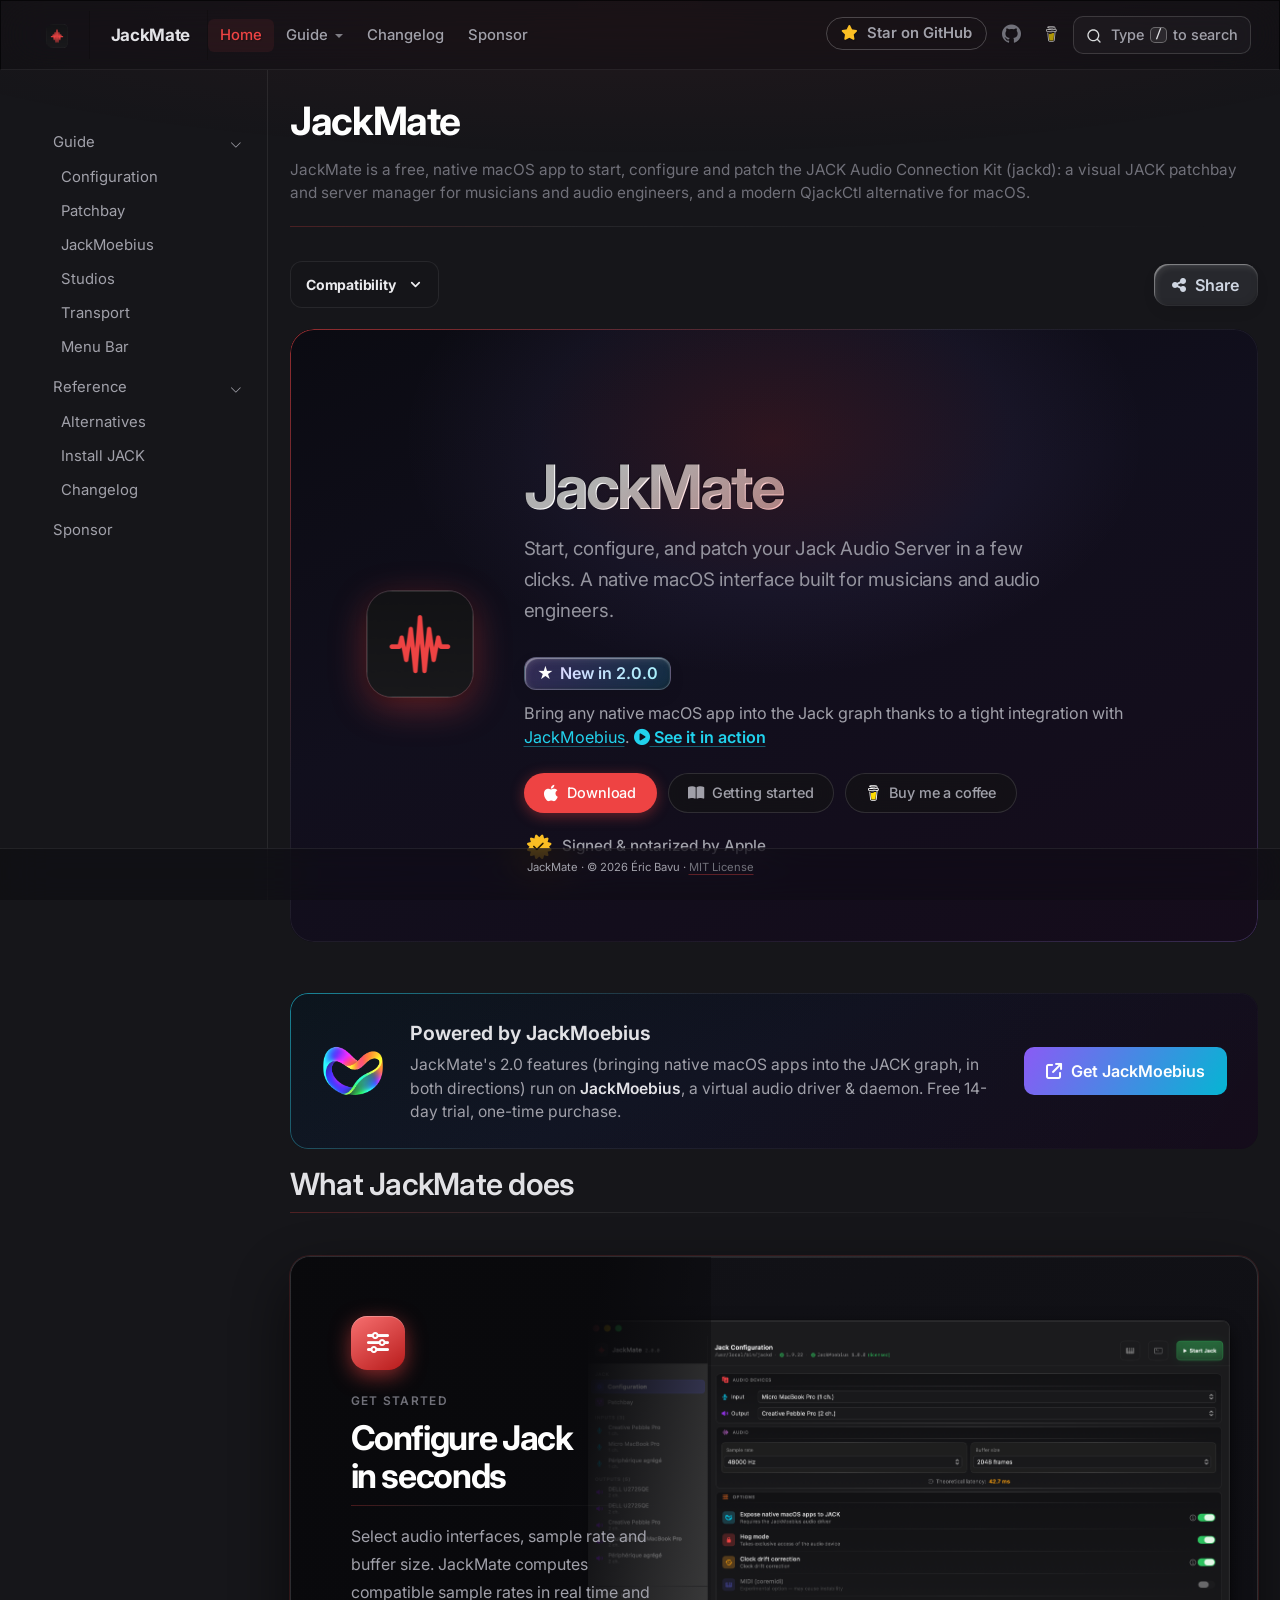
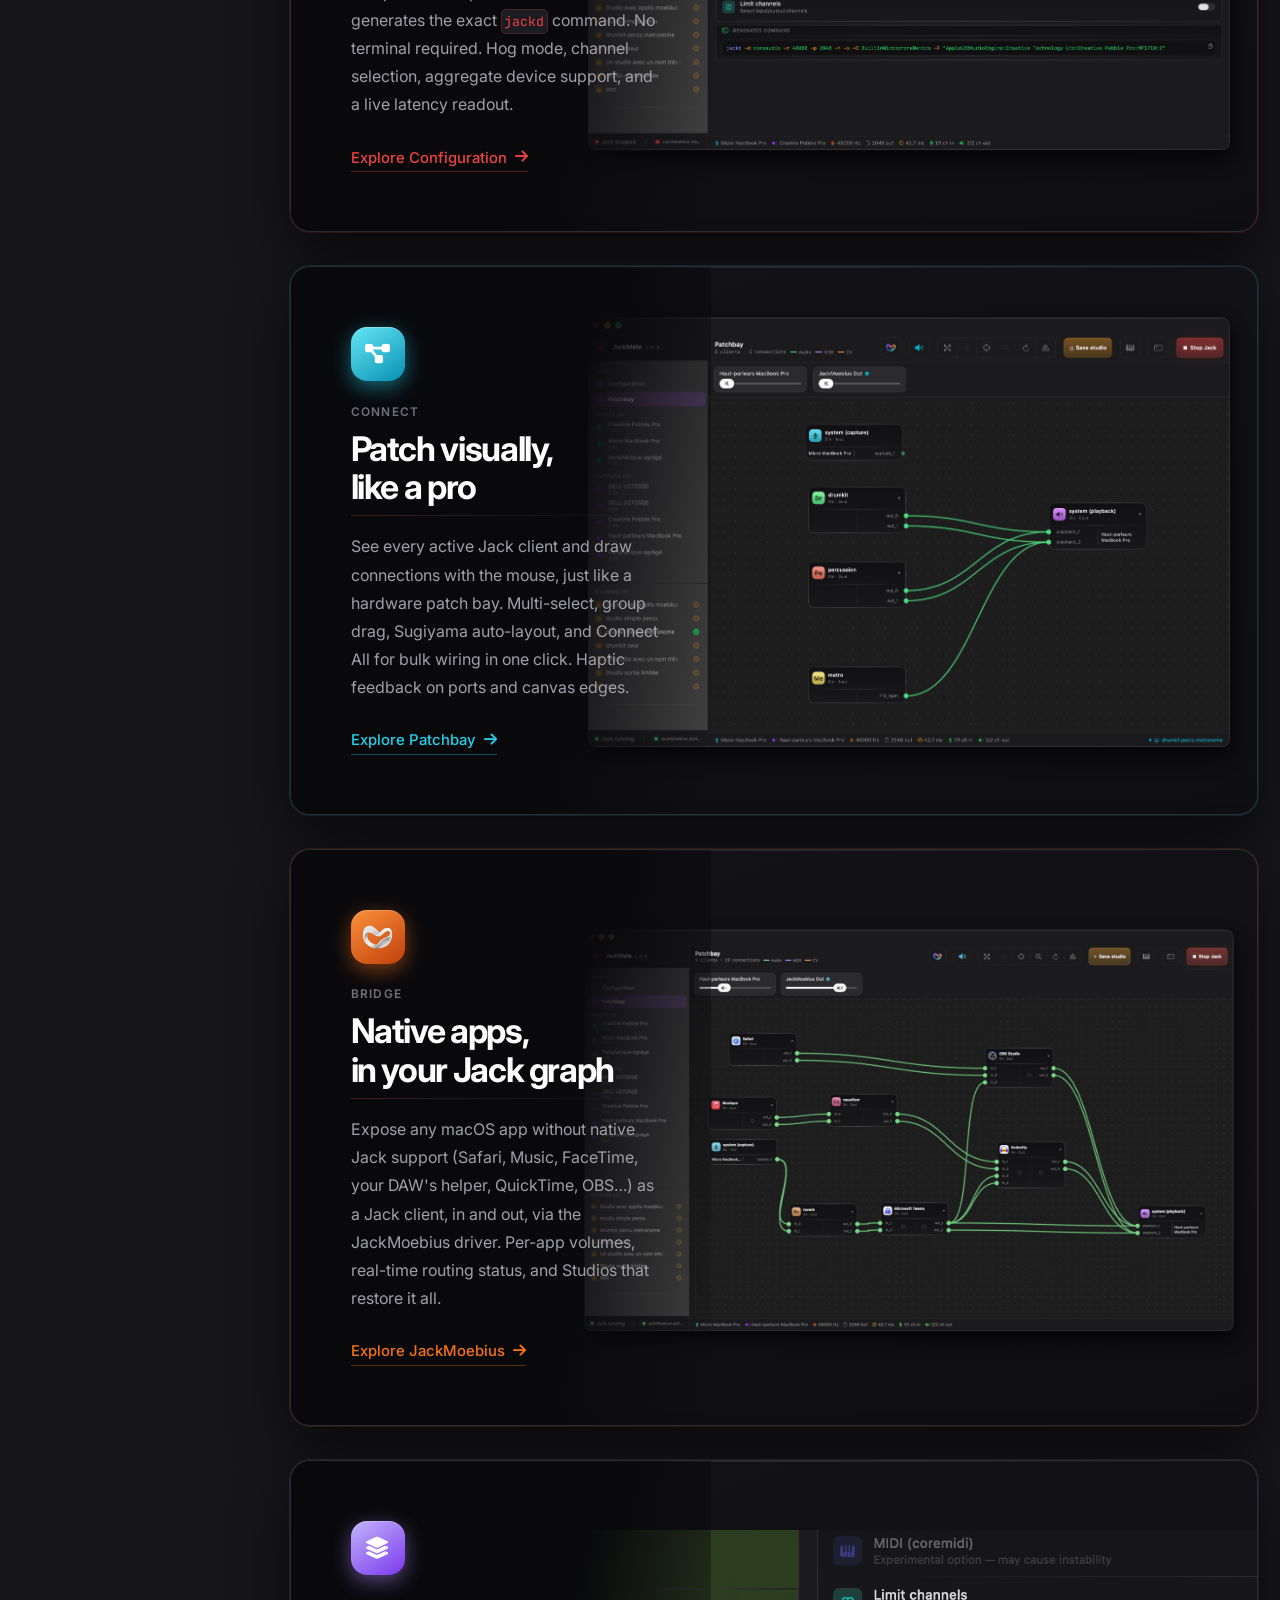
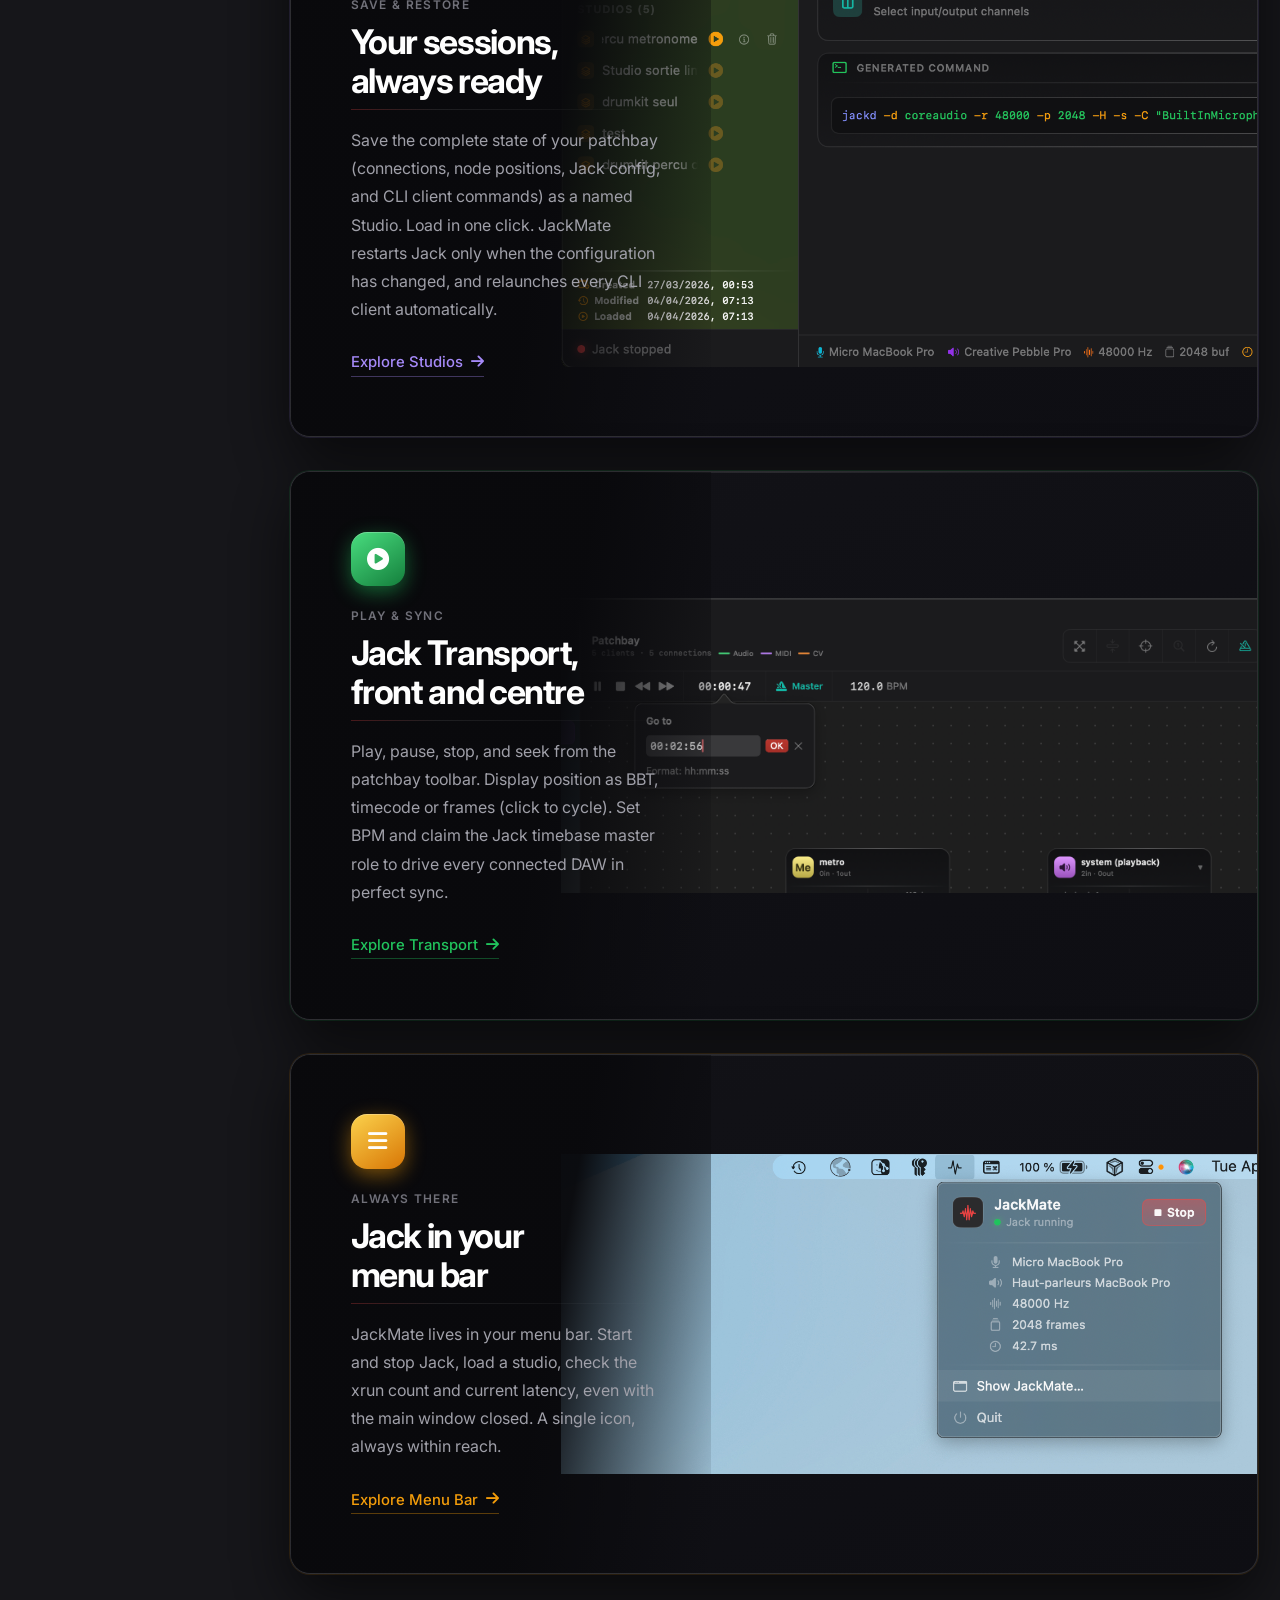
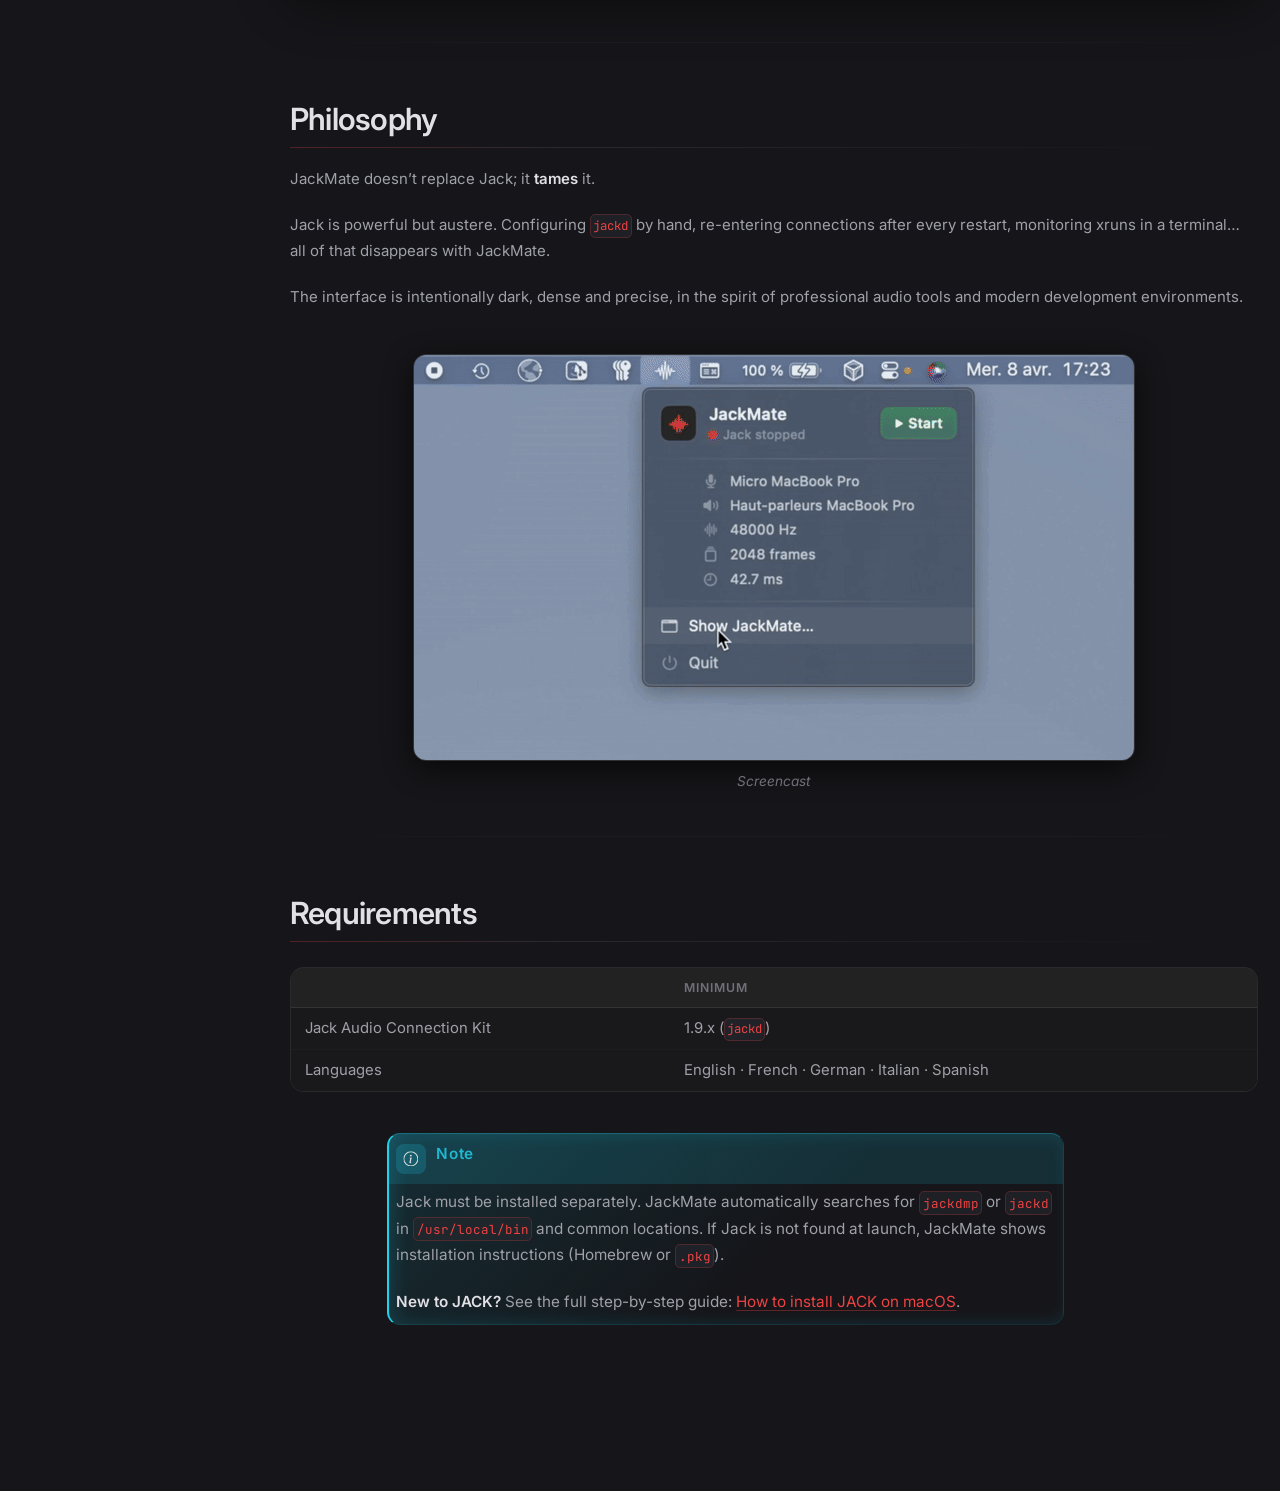
==== index.html @ a647f0b0 "[JackMate] docs: publish site 2.0.1 (download button → v2.0.1)" ====
<!DOCTYPE html>
<html xmlns="http://www.w3.org/1999/xhtml" lang="en" xml:lang="en"><head>

<meta charset="utf-8">
<meta name="generator" content="quarto-1.10.18">

<meta name="viewport" content="width=device-width, initial-scale=1.0, user-scalable=yes">

<meta name="description" content="JackMate is a free, native macOS app to start, configure and patch the JACK Audio Connection Kit (jackd): a visual JACK patchbay and server manager for musicians and audio engineers, and a modern QjackCtl alternative for macOS.">

<title>JackMate</title>
<style>
/* Default styles provided by pandoc.
** See https://pandoc.org/MANUAL.html#variables-for-html for config info.
*/
span.smallcaps{font-variant: small-caps;}
div.columns{display: flex; gap: 1.5em;}
div.column{flex: auto;}
@media screen {
div.columns{gap: min(4vw, 1.5em);}
div.column{overflow-x: auto;}
}
div.hanging-indent{margin-left: 1.5em; text-indent: -1.5em;}
ul.task-list{list-style: none;}
ul.task-list li input[type="checkbox"] {
  width: 0.8em;
  margin: 0 0.8em 0.2em -1em; /* quarto-specific, see https://github.com/quarto-dev/quarto-cli/issues/4556 */ 
  vertical-align: middle;
}
</style>


<script src="site_libs/quarto-nav/quarto-nav.js"></script>
<script src="site_libs/clipboard/clipboard.min.js"></script>
<script src="site_libs/quarto-search/autocomplete.umd.js"></script>
<script src="site_libs/quarto-search/fuse.min.js"></script>
<script src="site_libs/quarto-search/quarto-search.js"></script>
<meta name="quarto:offset" content="./">
<link href="./assets/icon.png" rel="icon" type="image/png">
<script src="site_libs/quarto-html/quarto.js" type="module"></script>
<script src="site_libs/quarto-html/tabsets/tabsets.js" type="module"></script>
<script src="site_libs/quarto-html/popper.min.js"></script>
<script src="site_libs/quarto-html/tippy.umd.min.js"></script>
<script src="site_libs/quarto-html/anchor.min.js"></script>
<link href="site_libs/quarto-html/tippy.css" rel="stylesheet">
<link href="site_libs/quarto-html/quarto-syntax-highlighting-dark-b85bc7c33db8c58e0ec93c3465666fed.css" rel="stylesheet" id="quarto-text-highlighting-styles">
<script src="site_libs/bootstrap/bootstrap.min.js"></script>
<link href="site_libs/bootstrap/bootstrap-icons.css" rel="stylesheet">
<link href="site_libs/bootstrap/bootstrap-d56e77fc2d6698478ca21fdffbdde3e4.min.css" rel="stylesheet" append-hash="true" id="quarto-bootstrap" data-mode="dark">
<link href="site_libs/quarto-contrib/fontawesome6-6.7.2/all.min.css" rel="stylesheet">
<link href="site_libs/quarto-contrib/fontawesome6-6.7.2/latex-fontsize.css" rel="stylesheet">
<script src="site_libs/quarto-contrib/glightbox/glightbox.min.js"></script>
<link href="site_libs/quarto-contrib/glightbox/glightbox.min.css" rel="stylesheet">
<link href="site_libs/quarto-contrib/glightbox/lightbox.css" rel="stylesheet">
<script id="quarto-search-options" type="application/json">{
  "location": "navbar",
  "copy-button": false,
  "collapse-after": 3,
  "panel-placement": "end",
  "type": "overlay",
  "limit": 50,
  "keyboard-shortcut": [
    "f",
    "/",
    "s"
  ],
  "show-item-context": false,
  "language": {
    "search-no-results-text": "No results",
    "search-matching-documents-text": "matching documents",
    "search-copy-link-title": "Copy link to search",
    "search-hide-matches-text": "Hide additional matches",
    "search-more-match-text": "more match in this document",
    "search-more-matches-text": "more matches in this document",
    "search-clear-button-title": "Clear",
    "search-text-placeholder": "",
    "search-detached-cancel-button-title": "Cancel",
    "search-submit-button-title": "Submit",
    "search-label": "Search"
  }
}</script>
<style>html{ scroll-behavior: smooth; }</style>
<!-- Font Awesome (global) — needed for raw <i class="fa-…"> icons in the navbar and pages. -->
<link rel="stylesheet" href="https://cdnjs.cloudflare.com/ajax/libs/font-awesome/6.7.2/css/all.min.css" crossorigin="anonymous" referrerpolicy="no-referrer">


<!-- Structured data (schema.org) — tells search engines this is a free macOS app,
     making it eligible for richer results. -->
<script type="application/ld+json">
{
  "@context": "https://schema.org",
  "@type": "SoftwareApplication",
  "name": "JackMate",
  "operatingSystem": "macOS 15.0+",
  "applicationCategory": "MultimediaApplication",
  "description": "Native macOS app to start, configure and patch the JACK Audio Connection Kit (jackd) — a visual JACK patchbay and server manager for musicians and audio engineers.",
  "url": "https://jackmate.app/",
  "downloadUrl": "https://github.com/zinc75/JackMate/releases/latest",
  "license": "https://opensource.org/licenses/MIT",
  "isAccessibleForFree": true,
  "offers": {
    "@type": "Offer",
    "price": "0",
    "priceCurrency": "USD"
  },
  "author": {
    "@type": "Person",
    "name": "Éric Bavu"
  }
}
</script>


<link rel="stylesheet" href="assets/custom.css">
<meta property="og:title" content="JackMate">
<meta property="og:description" content="JackMate is a free, native macOS app to start, configure and patch the JACK Audio Connection Kit (jackd): a visual JACK patchbay and server manager for musicians and audio engineers, and a modern QjackCtl alternative for macOS.">
<meta property="og:image" content="https://jackmate.app/assets/icon.png">
<meta property="og:site_name" content="JackMate">
<link rel="canonical" href="https://jackmate.app/">
<meta property="og:url" content="https://jackmate.app/">
<meta property="og:image:alt" content="JackMate">
<meta property="og:image:height" content="256">
<meta property="og:image:width" content="256">
<meta name="twitter:title" content="JackMate">
<meta name="twitter:description" content="JackMate is a free, native macOS app to start, configure and patch the JACK Audio Connection Kit (jackd): a visual JACK patchbay and server manager for musicians and audio engineers, and a modern QjackCtl alternative for macOS.">
<meta name="twitter:image" content="https://jackmate.app/assets/icon.png">
<meta name="twitter:image:alt" content="JackMate">
<meta name="twitter:image-height" content="256">
<meta name="twitter:image-width" content="256">
<meta name="twitter:card" content="summary_large_image">
</head>

<body class="nav-sidebar floating nav-fixed quarto-light">

<div id="quarto-search-results"></div>
  <header id="quarto-header" class="headroom fixed-top">
    <nav class="navbar navbar-expand-lg " data-bs-theme="dark">
      <div class="navbar-container container-fluid">
      <div class="navbar-brand-container mx-auto">
    <a href="./index.html" class="navbar-brand navbar-brand-logo">
    <img src="./assets/icon.png" alt="JackMate" class="navbar-logo light-content">
    <img src="./assets/icon.png" alt="JackMate" class="navbar-logo dark-content">
    </a>
    <a class="navbar-brand" href="./index.html">
    <span class="navbar-title">JackMate</span>
    </a>
  </div>
            <div id="quarto-search" class="" title="Search"></div>
          <button class="navbar-toggler" type="button" data-bs-toggle="collapse" data-bs-target="#navbarCollapse" aria-controls="navbarCollapse" role="menu" aria-expanded="false" aria-label="Toggle navigation" onclick="if (window.quartoToggleHeadroom) { window.quartoToggleHeadroom(); }">
  <span class="navbar-toggler-icon"></span>
</button>
          <div class="collapse navbar-collapse" id="navbarCollapse">
            <ul class="navbar-nav navbar-nav-scroll me-auto">
  <li class="nav-item">
    <a class="nav-link active" href="./index.html" aria-current="page"> 
<span class="menu-text">Home</span></a>
  </li>  
  <li class="nav-item dropdown ">
    <a class="nav-link dropdown-toggle" href="#" id="nav-menu-guide" role="link" data-bs-toggle="dropdown" aria-expanded="false">
 <span class="menu-text">Guide</span>
    </a>
    <ul class="dropdown-menu" aria-labelledby="nav-menu-guide">    
        <li>
    <a class="dropdown-item" href="./guide/configuration.html">
 <span class="dropdown-text">Configuration</span></a>
  </li>  
        <li>
    <a class="dropdown-item" href="./guide/patchbay.html">
 <span class="dropdown-text">Patchbay</span></a>
  </li>  
        <li>
    <a class="dropdown-item" href="./guide/jackmoebius.html">
 <span class="dropdown-text">JackMoebius</span></a>
  </li>  
        <li>
    <a class="dropdown-item" href="./guide/studios.html">
 <span class="dropdown-text">Studios</span></a>
  </li>  
        <li>
    <a class="dropdown-item" href="./guide/transport.html">
 <span class="dropdown-text">Transport</span></a>
  </li>  
        <li>
    <a class="dropdown-item" href="./guide/menubar.html">
 <span class="dropdown-text">Menu Bar</span></a>
  </li>  
        <li><hr class="dropdown-divider"></li>
        <li>
    <a class="dropdown-item" href="./guide/alternatives.html">
 <span class="dropdown-text">Alternatives</span></a>
  </li>  
    </ul>
  </li>
  <li class="nav-item">
    <a class="nav-link" href="./changelog.html"> 
<span class="menu-text">Changelog</span></a>
  </li>  
  <li class="nav-item">
    <a class="nav-link" href="./sponsor.html"> 
<span class="menu-text">Sponsor</span></a>
  </li>  
</ul>
            <ul class="navbar-nav navbar-nav-scroll ms-auto">
  <li class="nav-item">
    <a class="nav-link" href="https://github.com/zinc75/JackMate"> 
<span class="menu-text"><span class="nav-star"><i class="fa-solid fa-star nav-star-ic" aria-hidden="true"></i> Star on GitHub</span></span></a>
  </li>  
  <li class="nav-item compact">
    <a class="nav-link" href="https://github.com/zinc75/JackMate"> <i class="bi bi-github" role="img">
</i> 
<span class="menu-text"></span></a>
  </li>  
  <li class="nav-item">
    <a class="nav-link" href="https://www.buymeacoffee.com/zinc75"> 
<span class="menu-text"><span class="navbar-bmc-icon" aria-label="Buy me a coffee"></span></span></a>
  </li>  
</ul>
          </div> <!-- /navcollapse -->
            <div class="quarto-navbar-tools">
</div>
      </div> <!-- /container-fluid -->
    </nav>
  <nav class="quarto-secondary-nav">
    <div class="container-fluid d-flex">
      <button type="button" class="quarto-btn-toggle btn" data-bs-toggle="collapse" role="button" data-bs-target=".quarto-sidebar-collapse-item" aria-controls="quarto-sidebar" aria-expanded="false" aria-label="Toggle sidebar navigation" onclick="if (window.quartoToggleHeadroom) { window.quartoToggleHeadroom(); }">
        <i class="bi bi-layout-text-sidebar-reverse"></i>
      </button>
        <nav class="quarto-page-breadcrumbs" aria-label="breadcrumb"><ol class="breadcrumb"><li class="breadcrumb-item">JackMate</li></ol></nav>
        <a class="flex-grow-1" role="navigation" data-bs-toggle="collapse" data-bs-target=".quarto-sidebar-collapse-item" aria-controls="quarto-sidebar" aria-expanded="false" aria-label="Toggle sidebar navigation" onclick="if (window.quartoToggleHeadroom) { window.quartoToggleHeadroom(); }">      
        </a>
      <button type="button" class="btn quarto-search-button" aria-label="Search" onclick="window.quartoOpenSearch();">
        <i class="bi bi-search"></i>
      </button>
    </div>
  </nav>
</header>
<!-- content -->
<div id="quarto-content" class="quarto-container page-columns page-rows-contents page-layout-full page-navbar">
<!-- sidebar -->
  <nav id="quarto-sidebar" class="sidebar collapse collapse-horizontal quarto-sidebar-collapse-item sidebar-navigation floating overflow-auto">
        <div class="mt-2 flex-shrink-0 align-items-center">
        <div class="sidebar-search">
        <div id="quarto-search" class="" title="Search"></div>
        </div>
        </div>
    <div class="sidebar-menu-container"> 
    <ul class="list-unstyled mt-1">
        <li class="sidebar-item sidebar-item-section">
      <div class="sidebar-item-container"> 
            <a class="sidebar-item-text sidebar-link text-start" data-bs-toggle="collapse" data-bs-target="#quarto-sidebar-section-1" role="navigation" aria-expanded="true">
 <span class="menu-text">Guide</span></a>
          <a class="sidebar-item-toggle text-start" data-bs-toggle="collapse" data-bs-target="#quarto-sidebar-section-1" role="navigation" aria-expanded="true" aria-label="Toggle section">
            <i class="bi bi-chevron-right ms-2"></i>
          </a> 
      </div>
      <ul id="quarto-sidebar-section-1" class="collapse list-unstyled sidebar-section depth1 show">  
          <li class="sidebar-item">
  <div class="sidebar-item-container"> 
  <a href="./guide/configuration.html" class="sidebar-item-text sidebar-link">
 <span class="menu-text">Configuration</span></a>
  </div>
</li>
          <li class="sidebar-item">
  <div class="sidebar-item-container"> 
  <a href="./guide/patchbay.html" class="sidebar-item-text sidebar-link">
 <span class="menu-text">Patchbay</span></a>
  </div>
</li>
          <li class="sidebar-item">
  <div class="sidebar-item-container"> 
  <a href="./guide/jackmoebius.html" class="sidebar-item-text sidebar-link">
 <span class="menu-text">JackMoebius</span></a>
  </div>
</li>
          <li class="sidebar-item">
  <div class="sidebar-item-container"> 
  <a href="./guide/studios.html" class="sidebar-item-text sidebar-link">
 <span class="menu-text">Studios</span></a>
  </div>
</li>
          <li class="sidebar-item">
  <div class="sidebar-item-container"> 
  <a href="./guide/transport.html" class="sidebar-item-text sidebar-link">
 <span class="menu-text">Transport</span></a>
  </div>
</li>
          <li class="sidebar-item">
  <div class="sidebar-item-container"> 
  <a href="./guide/menubar.html" class="sidebar-item-text sidebar-link">
 <span class="menu-text">Menu Bar</span></a>
  </div>
</li>
      </ul>
  </li>
        <li class="sidebar-item sidebar-item-section">
      <div class="sidebar-item-container"> 
            <a class="sidebar-item-text sidebar-link text-start" data-bs-toggle="collapse" data-bs-target="#quarto-sidebar-section-2" role="navigation" aria-expanded="true">
 <span class="menu-text">Reference</span></a>
          <a class="sidebar-item-toggle text-start" data-bs-toggle="collapse" data-bs-target="#quarto-sidebar-section-2" role="navigation" aria-expanded="true" aria-label="Toggle section">
            <i class="bi bi-chevron-right ms-2"></i>
          </a> 
      </div>
      <ul id="quarto-sidebar-section-2" class="collapse list-unstyled sidebar-section depth1 show">  
          <li class="sidebar-item">
  <div class="sidebar-item-container"> 
  <a href="./guide/alternatives.html" class="sidebar-item-text sidebar-link">
 <span class="menu-text">Alternatives</span></a>
  </div>
</li>
          <li class="sidebar-item">
  <div class="sidebar-item-container"> 
  <a href="./install-jack-macos.html" class="sidebar-item-text sidebar-link">
 <span class="menu-text">Install JACK</span></a>
  </div>
</li>
          <li class="sidebar-item">
  <div class="sidebar-item-container"> 
  <a href="./changelog.html" class="sidebar-item-text sidebar-link">
 <span class="menu-text">Changelog</span></a>
  </div>
</li>
      </ul>
  </li>
        <li class="sidebar-item">
  <div class="sidebar-item-container"> 
  <a href="./sponsor.html" class="sidebar-item-text sidebar-link">
 <span class="menu-text">Sponsor</span></a>
  </div>
</li>
    </ul>
    </div>
</nav>
<div id="quarto-sidebar-glass" class="quarto-sidebar-collapse-item" data-bs-toggle="collapse" data-bs-target=".quarto-sidebar-collapse-item"></div>
<!-- margin-sidebar -->
    
<!-- main -->
<main class="content column-page-right" id="quarto-document-content">

<header id="title-block-header" class="quarto-title-block default">
<div class="quarto-title">
<h1 class="title">JackMate</h1>
</div>

<div>
  <div class="description">
    JackMate is a free, native macOS app to start, configure and patch the JACK Audio Connection Kit (jackd): a visual JACK patchbay and server manager for musicians and audio engineers, and a modern QjackCtl alternative for macOS.
  </div>
</div>


<div class="quarto-title-meta column-page-right">

    
  
    
  </div>
  


</header>


<!-- Compatibility — half-width compact bar; "Details" opens a full-width glass
     overlay (z-index, no layout shift), à la share widget. -->
<style>
/* top row: compat bar (half width, left) + Share widget (injected, right) */
.compat-row{display:flex; align-items:center; gap:14px; position:relative; margin:0 0 1.2rem; z-index:30}
.compat-row .jm-share-wrap{margin:0 0 0 auto; padding:0; width:auto}
.compat{border:0; margin:0; flex:0 0 auto; max-width:50%; min-width:0}
.compat[open] .chev{transform:rotate(180deg)}
.compat .compat-bar{list-style:none; cursor:pointer; user-select:none; position:relative; z-index:3; display:flex; align-items:center; gap:13px; flex-wrap:wrap; padding:12px 15px; border-radius:12px; background:var(--jm-bg-card); border:1px solid var(--jm-border); transition:border-color .18s ease}
.compat .compat-bar::-webkit-details-marker{display:none}
.compat .compat-bar:hover{border-color:var(--jm-border-med)}
.compat .cap-txt{font-size:14px; font-weight:700; letter-spacing:-.2px; color:#ededf0}
.compat .cap-short{display:inline; font-size:14px; font-weight:700; letter-spacing:-.2px; color:#ededf0}
.compat .cap-dot{color:var(--jm-muted); margin:0 1px}
.compat .cap-arch{display:flex; align-items:center; gap:7px; font-size:13px; font-weight:500; color:var(--jm-text-dim)}
.compat .cap-arch svg{width:18px; height:18px; flex:none; color:var(--jm-muted)}
.compat .cap-arch.silicon svg{color:var(--jm-violet)}
.compat .cap-arch.intel svg{color:var(--jm-cyan)}
.compat .cap-more{margin-left:auto; display:flex; align-items:center; gap:6px; color:#ededf0; font-size:12.5px; white-space:nowrap}
.compat .chev{width:15px; height:15px; transition:transform .25s ease}
/* expanded = full-width overlay of translucent glass cards (floats, no layout shift) */
.compat .compat-grid{position:absolute; top:calc(100% + 8px); left:0; right:0; z-index:2; display:none; grid-template-columns:repeat(3,1fr); gap:12px}
.compat[open] .compat-grid{display:grid}
.compat-row:has(.compat[open]){z-index:2000}
.compat::after{content:""; position:fixed; inset:0; z-index:1; background:rgba(0,0,0,.45); -webkit-backdrop-filter:blur(4px); backdrop-filter:blur(4px); opacity:0; visibility:hidden; pointer-events:none; transition:opacity .2s ease}
.compat[open]::after{opacity:1; visibility:visible; pointer-events:auto}
.compat .os-card{position:relative; border-radius:16px; padding:17px 15px 15px; background:rgba(20,20,24,0.55); -webkit-backdrop-filter:blur(16px); backdrop-filter:blur(16px); border:1px solid rgba(255,255,255,.08); box-shadow:0 14px 34px rgba(0,0,0,.42); transition:transform .2s ease, border-color .2s ease, box-shadow .2s ease; overflow:hidden}
.compat .os-card:hover{transform:translateY(-3px); border-color:rgba(255,255,255,.14); box-shadow:0 18px 42px rgba(0,0,0,.5)}
.compat .os-card.min{border-color:rgba(167,139,250,.3)}
.compat .os-top{display:flex; align-items:baseline; justify-content:space-between; gap:8px}
.compat .os-ver{font-size:12px; font-weight:600; color:var(--jm-muted); letter-spacing:.3px}
.compat .pill-min{font-size:9px; font-weight:700; letter-spacing:.5px; text-transform:uppercase; color:var(--jm-violet); background:rgba(167,139,250,.14); border:1px solid rgba(167,139,250,.32); padding:2px 7px; border-radius:999px}
.compat .os-name{margin:3px 0 13px; font-size:20px; font-weight:650; letter-spacing:-.3px}
.compat .arch-row{display:flex; flex-direction:column; gap:7px}
.compat .arch{display:flex; align-items:center; gap:10px; padding:8px 11px; border-radius:10px; background:rgba(255,255,255,.05); border:1px solid rgba(255,255,255,.1); transition:border-color .2s ease, background .2s ease}
.compat .arch:hover{border-color:rgba(255,255,255,.2); background:rgba(255,255,255,.08)}
.compat .arch .chip{width:26px; height:26px; flex:none}
.compat .arch .lbl{display:flex; flex-direction:column; line-height:1.15; min-width:0}
.compat .arch .lbl b{font-size:12.5px; font-weight:600}
.compat .arch .lbl span{font-size:10px; color:var(--jm-muted)}
.compat .arch.silicon .chip{color:var(--jm-violet)}
.compat .arch.intel .chip{color:var(--jm-cyan)}
@media (max-width:620px){
  .compat{flex:0 0 50%; max-width:50%}
  /* compact expanded detail on phones: 1 col, chips side by side, no sub-labels */
  .compat .compat-grid{grid-template-columns:1fr; gap:8px}
  .compat .os-card{padding:12px 13px}
  .compat .os-name{font-size:17px; margin:2px 0 10px}
  .compat .arch-row{flex-direction:row; gap:8px}
  .compat .arch{flex:1; min-width:0; padding:7px 9px; gap:7px}
  .compat .arch .chip{width:22px; height:22px}
  .compat .arch .lbl span{display:none}
}
</style>

<svg width="0" height="0" style="position:absolute" aria-hidden="true">
  <symbol id="chip" viewbox="0 0 48 48">
    <g stroke="currentColor" stroke-width="2" stroke-linecap="round" opacity=".55">
      <line x1="17" y1="5" x2="17" y2="11"></line><line x1="24" y1="5" x2="24" y2="11"></line><line x1="31" y1="5" x2="31" y2="11"></line>
      <line x1="17" y1="43" x2="17" y2="37"></line><line x1="24" y1="43" x2="24" y2="37"></line><line x1="31" y1="43" x2="31" y2="37"></line>
      <line x1="5" y1="17" x2="11" y2="17"></line><line x1="5" y1="24" x2="11" y2="24"></line><line x1="5" y1="31" x2="11" y2="31"></line>
      <line x1="43" y1="17" x2="37" y2="17"></line><line x1="43" y1="24" x2="37" y2="24"></line><line x1="43" y1="31" x2="37" y2="31"></line>
    </g>
    <rect x="11" y="11" width="26" height="26" rx="6" fill="currentColor" opacity=".10"></rect>
    <rect x="11" y="11" width="26" height="26" rx="6" fill="none" stroke="currentColor" stroke-width="2"></rect>
    <rect x="18" y="18" width="12" height="12" rx="3" fill="currentColor" opacity=".5"></rect>
  </symbol>
</svg>

<div class="compat-row">
<details class="compat">
  <summary class="compat-bar">
    <span class="cap-short">Compatibility</span>
    <span class="cap-more">
      <svg class="chev" viewbox="0 0 24 24" fill="none" stroke="currentColor" stroke-width="2.75" stroke-linecap="round" stroke-linejoin="round"><path d="m6 9 6 6 6-6"></path></svg>
    </span>
  </summary>

  <div class="compat-grid">
    <div class="os-card">
      <div class="os-top"><span class="os-ver">macOS 27</span></div>
      <div class="os-name">Golden&nbsp;Gate</div>
      <div class="arch-row">
        <div class="arch silicon"><svg class="chip"><use href="#chip"></use></svg><span class="lbl"><b>Apple Silicon</b><span>M series &amp; A series</span></span></div>
        <div class="arch intel" style="opacity:.42; filter:grayscale(.6)"><svg class="chip"><use href="#chip"></use></svg><span class="lbl"><b>Intel</b><span>dropped by Apple</span></span></div>
      </div>
    </div>
    <div class="os-card">
      <div class="os-top"><span class="os-ver">macOS 26</span></div>
      <div class="os-name">Tahoe</div>
      <div class="arch-row">
        <div class="arch silicon"><svg class="chip"><use href="#chip"></use></svg><span class="lbl"><b>Apple Silicon</b><span>M series &amp; A series</span></span></div>
        <div class="arch intel"><svg class="chip"><use href="#chip"></use></svg><span class="lbl"><b>Intel</b><span>x86-64</span></span></div>
      </div>
    </div>
    <div class="os-card min">
      <div class="os-top"><span class="os-ver">macOS 15</span><span class="pill-min">Minimum</span></div>
      <div class="os-name">Sequoia</div>
      <div class="arch-row">
        <div class="arch silicon"><svg class="chip"><use href="#chip"></use></svg><span class="lbl"><b>Apple Silicon</b><span>M series</span></span></div>
        <div class="arch intel"><svg class="chip"><use href="#chip"></use></svg><span class="lbl"><b>Intel</b><span>x86-64</span></span></div>
      </div>
    </div>
  </div>
</details>
</div>

<script>
(function(){
  var d = document.querySelector('details.compat');
  if(!d) return;
  document.addEventListener('click', function(e){ if(d.open && !e.target.closest('.compat-bar') && !e.target.closest('.compat-grid')) d.open = false; });
  document.addEventListener('keydown', function(e){ if(e.key === 'Escape' && d.open) d.open = false; });
})();
</script>
<style>
/* Accent for the JackMoebius mentions in the hero — echoes the JackMoebius cyan
   and the violet→cyan "Get JackMoebius" CTA gradient, instead of the red link color. */
.jm-hero-accent { color: #22d3ee !important; text-decoration-color: rgba(34,211,238,0.40); }
.jm-hero-accent:hover { color: #67e8f9 !important; text-decoration-color: rgba(103,232,249,0.60); }
/* "New in 2.0.0" marker — violet→cyan gradient (same as .badge-new on the guide pages). */
.hero-new { background: linear-gradient(120deg, #ddd6fe 0%, #a5f3fc 100%); -webkit-background-clip: text; background-clip: text; -webkit-text-fill-color: transparent; color: transparent; }
/* The star is its own tiny element, so the clipped gradient only ever shows its light-violet
   start (no white in the gradient). Force it pure white for a crisp accent next to the label. */
.hero-new-box span.hero-new { background: none; -webkit-text-fill-color: #fff; color: #fff; }
/* "New in 2.0.0" marker — a floating liquid-glass chip that lifts off the text:
   translucent violet→cyan tint, glass bevel (--glass-shadow) + a soft coloured glow,
   and a gentle wobbly float (rise + micro-rotation) so it reads as a separate, lively badge. */
.hero-new-box {
  display: flex; width: fit-content; align-items: center; gap: 0.32rem;
  padding: 0.2rem 0.72rem; margin: 0 0 0.6rem;   /* own line + air before the sentence below */
  border-radius: 12px; border: 1px solid rgba(255,255,255,0.22);   /* rounded-rect echoing the hero's 24px corners, scaled down */
  background: linear-gradient(120deg, rgba(167,139,250,0.24), rgba(34,211,238,0.17));
  -webkit-backdrop-filter: blur(9px) saturate(1.6); backdrop-filter: blur(9px) saturate(1.6);
  box-shadow: var(--glass-shadow);   /* glass bevel only — no coloured glow */
  transform-origin: center; will-change: transform;
  animation: jm-chip-float 3.4s ease-in-out infinite;   /* shared wobble (keyframes in custom.css) */
}
.hero-new-box:hover { animation-play-state: paused; }   /* grab it and the wobble rests */
</style>
<div class="hero">
  <div class="hero-inner">
    <img src="assets/icon.png" alt="JackMate" class="hero-icon">
    <div class="hero-text">
      <h1>JackMate</h1>
      <p class="subtitle">Start, configure, and patch your Jack Audio Server in a few clicks. A native macOS interface built for musicians and audio engineers.</p>
      <p style="margin:0.55rem 0 1.4rem;font-size:0.95rem;line-height:1.5;color:var(--jm-text-dim);"><span class="hero-new-box"><span aria-hidden="true" class="hero-new">★</span> <strong class="hero-new" style="font-weight:600;">New in 2.0.0</strong></span> Bring any native macOS app into the Jack graph thanks to a tight integration with <a href="https://jackmoebius.io/" class="jm-hero-accent" target="_blank" rel="noopener">JackMoebius</a>. <a href="#video" class="jm-hero-accent" onclick="openVideoLightbox(event)" style="white-space:nowrap;font-weight:600;"><i class="fa-solid fa-circle-play"></i> See it in action</a></p>
      <div class="hero-pills">
        <a href="https://github.com/zinc75/JackMate/releases/download/v2.0.1/JackMate-2.0.1-Installer.dmg" class="hero-pill hero-pill-primary" id="download-btn" onclick="openDownloadModal(event)">
          <i class="fa-brands fa-apple"></i> Download
        </a>
        <a href="guide/configuration.html" class="hero-pill hero-pill-secondary">
          <i class="fa-solid fa-book-open"></i> Getting started
        </a>
        <a href="https://www.buymeacoffee.com/zinc75" class="hero-pill hero-pill-sponsor" target="_blank" rel="noopener">
          <img src="assets/bmc-icon.svg" alt="" class="bmc-pill-icon"> Buy me a coffee
        </a>
      </div>
      <div class="hero-trust">
        <span class="fa-stack hero-seal" aria-hidden="true">
          <i class="fa-solid fa-certificate fa-stack-2x"></i>
          <i class="fa-solid fa-check fa-stack-1x"></i>
        </span>
        Signed &amp; notarized by Apple
      </div>
    </div>
  </div>
</div>
<!-- Video lightbox — opened from the hero "See it in action" link; the Vimeo
     iframe is injected on open (page stays light) and removed on close (stops
     playback). Same clip as JackMoebius — it shows JackMate driving it. -->
<div id="video-lightbox" class="vlb-overlay" role="dialog" aria-modal="true" aria-label="JackMate video">
  <button class="vlb-close" type="button" aria-label="Close">×</button>
  <div class="vlb-frame" id="vlb-frame"></div>
</div>
<style>
.vlb-overlay { position:fixed; inset:0; z-index:99999; display:none; align-items:center; justify-content:center; padding:4vh 4vw; background:rgba(0,0,0,.85); backdrop-filter:blur(4px); }
.vlb-overlay.is-open { display:flex; }
.vlb-frame { position:relative; width:100%; max-width:1000px; aspect-ratio:16/9; }
.vlb-frame iframe { position:absolute; inset:0; width:100%; height:100%; box-sizing:border-box; border:1px solid rgba(255,255,255,.9); border-radius:12px; box-shadow:0 24px 80px rgba(0,0,0,.6); }
.vlb-close { position:absolute; top:1rem; right:1.25rem; z-index:3; display:flex; align-items:center; justify-content:center; width:44px; height:44px; border:1px solid rgba(255,255,255,.55); border-radius:50%; background:rgba(0,0,0,.65); color:#fff; font-size:1.6rem; line-height:1; cursor:pointer; backdrop-filter:blur(2px); }
.vlb-close:hover { background:rgba(0,0,0,.75); }
</style>
<script src="https://player.vimeo.com/api/player.js"></script>
<script>
(function () {
  var VIDEO_ID = 1230395347;
  var START    = 133.5; // start position in seconds (2m13.5s)
  var ov = document.getElementById('video-lightbox');
  var frame = document.getElementById('vlb-frame');
  if (!ov || !frame) return;
  document.body.appendChild(ov);          // out of the content stacking context, so it covers the navbar
  var player = null;
  window.openVideoLightbox = function (e) {
    if (e) e.preventDefault();
    // Let the iframe autoplay NATIVELY (this plays with sound in Safari, unlike
    // a script-initiated play(), which Safari blocks outside a sync gesture).
    // A #t= start time in the URL would make Vimeo stay paused, so instead we
    // attach the SDK to this same iframe and jump to START on the first 'play'
    // event — the video is already playing with sound, so seeking it doesn't
    // re-trigger any autoplay restriction.
    frame.innerHTML = '<iframe src="https://player.vimeo.com/video/' + VIDEO_ID +
      '?badge=0&autopause=0&autoplay=1" allow="autoplay; fullscreen; picture-in-picture" ' +
      'allowfullscreen title="JackMate: See it in action"></iframe>';
    player = new Vimeo.Player(frame.querySelector('iframe'));
    player.on('play', function seekOnce() {
      player.off('play', seekOnce);   // seek only on the first play, not on later resumes
      player.setCurrentTime(START);
    });
    ov.classList.add('is-open');
    document.body.style.overflow = 'hidden';
  };
  function close() {
    ov.classList.remove('is-open');
    document.body.style.overflow = '';
    if (player) { player.destroy().catch(function () {}); player = null; }
    frame.innerHTML = '';
    if (location.hash === '#video') history.replaceState(null, '', location.pathname + location.search);
  }
  ov.addEventListener('click', function (e) { if (e.target === ov) close(); });
  ov.querySelector('.vlb-close').addEventListener('click', close);
  document.addEventListener('keydown', function (e) { if (e.key === 'Escape' && ov.classList.contains('is-open')) close(); });
  // Deep link: opening the home at /#video auto-plays (e.g. from a README thumbnail).
  function openIfHash() { if (location.hash === '#video') window.openVideoLightbox(); }
  openIfHash();
  window.addEventListener('hashchange', openIfHash);
})();
</script>
<!-- Modal: Windows / Linux confirmation -->
<div id="dm-confirm-modal" class="dm-overlay" role="dialog" aria-modal="true" aria-labelledby="dm-confirm-title">
  <div class="dm-dialog dm-dialog-sm">
    <div class="dm-header">
      <div class="dm-header-icon icon-bg-violet"><i class="fa-brands fa-apple"></i></div>
      <div>
        <h2 id="dm-confirm-title" class="dm-title anchored">JackMate is a macOS app</h2>
        <p class="dm-intro">This installer only runs on macOS. Download anyway?</p>
      </div>
    </div>
    <div class="dm-footer">
      <button class="dm-cancel-btn" id="dm-confirm-cancel">Cancel</button>
      <button class="dm-close-btn" id="dm-confirm-ok">Download anyway</button>
    </div>
  </div>
</div>

<!-- Modal: iOS / Android -->
<div id="dm-mobile-modal" class="dm-overlay" role="dialog" aria-modal="true" aria-labelledby="dm-mobile-title">
  <div class="dm-dialog dm-dialog-sm">
    <div class="dm-header">
      <div class="dm-header-icon icon-bg-violet"><i class="fa-brands fa-apple"></i></div>
      <div>
        <h2 id="dm-mobile-title" class="dm-title anchored">JackMate is a macOS app</h2>
        <p class="dm-intro">This app runs on Mac only. It can't be installed on iPhone or iPad. Come back from a Mac to download it!</p>
      </div>
    </div>
    <div class="dm-footer dm-footer-end">
      <button class="dm-close-btn" id="dm-mobile-ok">Got it</button>
    </div>
  </div>
</div>

<div id="download-modal" class="dm-overlay" role="dialog" aria-modal="true" aria-labelledby="dm-title">
  <div class="dm-dialog">
    <div class="dm-header">
      <div class="dm-header-icon icon-bg-cyan"><i class="fa-brands fa-apple"></i></div>
      <div>
        <h2 id="dm-title" class="dm-title anchored">Your download has started</h2>
        <p class="dm-intro"><strong>Signed and notarized by Apple</strong>. It opens cleanly, with no Gatekeeper warnings. Here's how to install it:</p>
      </div>
    </div>

    <ol class="dm-steps">
      <li>Open the downloaded <strong>.dmg</strong>.</li>
      <li>Drag <strong>JackMate</strong> into your <strong>Applications</strong> folder.</li>
      <li>Launch it from Applications. It opens straight away.</li>
    </ol>

    <div class="dm-footer">
      <p class="dm-bmac-note"><i class="fa-solid fa-shield-halved"></i> Signed &amp; notarized by Apple. JackMate is free and open source, and <a href="https://www.buymeacoffee.com/zinc75" target="_blank" rel="noopener">buying me a coffee</a> helps cover the Apple Developer account that keeps it notarized and supports future development.</p>
      <button class="dm-close-btn" id="modal-close-bottom">Got it</button>
    </div>
  </div>
</div>
<style>
/* ── JackMoebius companion banner — funnel toward the paid driver ── */
.jm-companion {
  display: flex; align-items: center; gap: 1.5rem;
  margin: 2.5rem 0 1rem; padding: 1.5rem 1.8rem;
  border-radius: 18px;
  position: relative; isolation: isolate;
  /* JackMate hero dark base + a very faint JackMoebius cyan wash on top */
  background:
    linear-gradient(120deg, rgba(34,211,238,0.05) 0%, rgba(34,211,238,0.015) 60%, transparent 100%),
    linear-gradient(158deg, #0c0c13 0%, #12101e 45%, #160d1c 100%);
}
/* Gradient border (liseré) — same mask trick as the hero, but in JackMoebius's
   cyan accent (matches the JackMoebius hero) to signal the companion zone. */
.jm-companion::before {
  content: '';
  position: absolute; inset: 0; border-radius: 18px; padding: 1px;
  background: linear-gradient(145deg,
    rgba(34,211,238,0.60) 0%,
    rgba(255,255,255,0.08) 35%,
    rgba(255,255,255,0.04) 65%,
    transparent 100%);
  -webkit-mask: linear-gradient(#fff 0 0) content-box, linear-gradient(#fff 0 0);
  -webkit-mask-composite: xor;
  mask-composite: exclude;
  pointer-events: none; z-index: 1;
}
.jm-companion-glyph { width: 64px; height: 64px; flex-shrink: 0; position: relative; z-index: 2; }
.jm-companion-body { flex: 1; min-width: 0; position: relative; z-index: 2; }
.jm-companion-title { font-size: 1.15rem; font-weight: 650; margin-bottom: 0.3rem; }
.jm-companion-text { margin: 0; font-size: 0.92rem; line-height: 1.5; color: var(--jm-text-dim); }
.jm-companion-btn {
  flex-shrink: 0; display: inline-flex; align-items: center; gap: 0.5rem;
  position: relative; z-index: 2;
  padding: 0.7rem 1.3rem; border-radius: 10px; white-space: nowrap;
  font-weight: 600; font-size: 0.95rem; text-decoration: none; color: #fff;
  background: linear-gradient(120deg, #8b5cf6, #06b6d4); transition: filter 0.15s;
}
.jm-companion-btn:hover { filter: brightness(1.12); color: #fff; }
@media (max-width: 700px) {
  .jm-companion { flex-direction: column; text-align: center; }
}
</style>
<div class="jm-companion">
  <img src="assets/jackmoebius-picto.png" alt="JackMoebius" class="jm-companion-glyph">
  <div class="jm-companion-body">
    <div class="jm-companion-title">Powered by JackMoebius</div>
    <p class="jm-companion-text">JackMate's 2.0 features (bringing native macOS apps into the JACK graph, in both directions) run on <strong>JackMoebius</strong>, a virtual audio driver &amp; daemon. Free 14-day trial, one-time purchase.</p>
  </div>
  <a href="https://jackmoebius.io/" class="jm-companion-btn" target="_blank" rel="noopener">
    <i class="fa-solid fa-arrow-up-right-from-square"></i> Get JackMoebius
  </a>
</div>
<section id="what-jackmate-does" class="level2">
<h2 class="anchored" data-anchor-id="what-jackmate-does">What JackMate does</h2>
<style>
/* ── Feature showcase — full-width overlay layout ── */
.feature-showcase {
  display: flex;
  flex-direction: column;
  gap: 0;
  margin: 2.5rem 0 4rem;
}

/* Each item: full-width card with background + overlay text */
.fs-item {
  position: relative;
  width: 100%;
  min-height: 420px;
  border-radius: 20px;
  overflow: hidden;
  border: 1px solid var(--jm-border-med);
  background: linear-gradient(160deg, #131318 0%, #0f0f14 100%);
}
.fs-item + .fs-item { margin-top: 2rem; }

/* Screenshot — droite, centré verticalement, redimensionné si trop haut */
.fs-bg {
  position: absolute !important;
  top: 0 !important; bottom: 0 !important; right: 0 !important;
  width: 72% !important;
  height: 100% !important;
  max-width: none !important;
  object-fit: contain !important;
  object-position: center center !important;
  opacity: 1 !important;
  display: block !important;
  margin: 0 !important; padding: 0 !important;
  z-index: 2;
}

/* Placeholder when no screenshot yet */
.fs-placeholder {
  position: absolute;
  inset: 0;
  display: flex; flex-direction: column;
  align-items: center; justify-content: center;
  gap: 0.4rem;
  opacity: 0.55;
}

/* Overlay supprimé — pas de superposition sur le screenshot */
.fs-overlay { display: none; }

/* Subtle top highlight line */
.fs-item::before {
  content: '';
  position: absolute; top: 0; left: 0; right: 0; height: 1px; z-index: 2;
  background: linear-gradient(90deg, transparent, rgba(255,255,255,0.10), transparent);
}

/* Text block — positioned left, au dessus du screenshot */
.fs-text {
  position: relative;
  z-index: 4;
  max-width: 420px;
  padding: 3.5rem 3rem 3.5rem 3.5rem;
  background: linear-gradient(100deg, rgba(10,10,13,0.98) 60%, transparent 100%);
}

/* Icône blanche dans le badge coloré */
.fs-icon i { color: #fff !important; font-size: 1.3rem; }

/* Icon badge */
.fs-icon {
  width: 3.2rem; height: 3.2rem; border-radius: 16px; font-size: 1.25rem;
  display: inline-flex; align-items: center; justify-content: center;
  margin-bottom: 1.2rem; flex-shrink: 0;
}
.fs-icon i { color: #fff !important; }

.fs-label {
  font-size: 0.70rem; font-weight: 600; letter-spacing: 0.11em;
  text-transform: uppercase; color: var(--jm-muted); margin-bottom: 0.5rem;
}
.fs-heading {
  font-size: 2rem; font-weight: 700; letter-spacing: -0.040em;
  color: #fff; line-height: 1.08; margin: 0 0 1rem;
}
.fs-desc {
  font-size: 0.94rem; color: var(--jm-text-dim); line-height: 1.76;
  margin: 0 0 1.6rem;
}
.fs-cta {
  display: inline-flex; align-items: center; gap: 0.5rem;
  font-size: 0.875rem; font-weight: 500; text-decoration: none;
  padding-bottom: 2px; border-bottom: 1px solid;
  transition: gap 0.18s ease;
}
.fs-cta:hover { gap: 0.78rem; text-decoration: none; }
.fs-item[data-accent="red"]    .fs-cta { color: var(--jm-red)    !important; border-color: rgba(239,68,68,0.35);  }
.fs-item[data-accent="cyan"]   .fs-cta { color: var(--jm-cyan)   !important; border-color: rgba(34,211,238,0.35); }
.fs-item[data-accent="violet"] .fs-cta { color: var(--jm-violet) !important; border-color: rgba(167,139,250,0.35);}
.fs-item[data-accent="green"]  .fs-cta { color: var(--jm-green)  !important; border-color: rgba(34,197,94,0.35);  }
.fs-item[data-accent="amber"]  .fs-cta { color: var(--jm-amber)  !important; border-color: rgba(245,158,11,0.35); }
.fs-item[data-accent="orange"] .fs-cta { color: var(--jm-orange) !important; border-color: rgba(249,115,22,0.35); }

/* Per-accent subtle glow on card border */
.fs-item[data-accent="red"]    { box-shadow: 0 0 0 1px rgba(239,68,68,0.15),    0 24px 60px rgba(0,0,0,0.60); }
.fs-item[data-accent="cyan"]   { box-shadow: 0 0 0 1px rgba(34,211,238,0.12),   0 24px 60px rgba(0,0,0,0.60); }
.fs-item[data-accent="violet"] { box-shadow: 0 0 0 1px rgba(167,139,250,0.12),  0 24px 60px rgba(0,0,0,0.60); }
.fs-item[data-accent="green"]  { box-shadow: 0 0 0 1px rgba(34,197,94,0.12),    0 24px 60px rgba(0,0,0,0.60); }
.fs-item[data-accent="amber"]  { box-shadow: 0 0 0 1px rgba(245,158,11,0.12),   0 24px 60px rgba(0,0,0,0.60); }
.fs-item[data-accent="orange"] { box-shadow: 0 0 0 1px rgba(249,115,22,0.14),   0 24px 60px rgba(0,0,0,0.60); }

/* Responsive — mobile: stack vertically (text above, screenshot below) */
@media (max-width: 700px) {
  .fs-item {
    min-height: unset;
    display: flex;
    flex-direction: column;
  }
  /* Text block: first, full width, solid background (no more fade-to-transparent) */
  .fs-text {
    order: 1;
    position: relative;
    background: linear-gradient(160deg, #131318 0%, #0f0f14 100%);
    padding: 2rem 1.5rem 1.5rem;
    max-width: none;
  }
  .fs-heading { font-size: 1.6rem; }
  /* Screenshot: second, below the text, natural flow */
  .fs-bg {
    order: 2;
    position: relative !important;
    top: auto !important; bottom: auto !important; right: auto !important;
    width: 100% !important;
    height: 300px !important;
    object-fit: cover !important;
    object-position: top center !important;
    flex-shrink: 0;
    border-top: 1px solid rgba(255,255,255,0.05);
  }
  /* Placeholder shown only when image fails — hide on mobile to avoid overlap */
  .fs-placeholder { display: none; }
}
</style>

<div class="feature-showcase">

  <!-- 1 · Configuration -->
  <div class="fs-item" data-accent="red">
    <img class="fs-bg" src="assets/screenshots/configuration.png" alt="" aria-hidden="true" onerror="this.style.display='none'">
    <div class="fs-placeholder" aria-hidden="true">
      <span style="font-size:2.5rem">📷</span>
      <span style="font-size:0.8rem;color:var(--jm-muted)">Configuration view</span>
    </div>
    <div class="fs-overlay"></div>
    <div class="fs-text">
      <div class="fs-icon icon-bg-red"><i class="fa-solid fa-sliders" style="color:#fff"></i></div>
      <p class="fs-label">Get started</p>
      <h2 class="fs-heading anchored">Configure Jack<br>in seconds</h2>
      <p class="fs-desc">Select audio interfaces, sample rate and buffer size. JackMate computes compatible sample rates in real time and generates the exact <code>jackd</code> command. No terminal required. Hog mode, channel selection, aggregate device support, and a live latency readout.</p>
      <a href="guide/configuration.html" class="fs-cta">Explore Configuration <i class="fa-solid fa-arrow-right"></i></a>
    </div>
  </div>

  <!-- 2 · Patchbay -->
  <div class="fs-item" data-accent="cyan">
    <img class="fs-bg" src="assets/screenshots/patchbay.png" alt="" aria-hidden="true" onerror="this.style.display='none'">
    <div class="fs-placeholder" aria-hidden="true">
      <span style="font-size:2.5rem">📷</span>
      <span style="font-size:0.8rem;color:var(--jm-muted)">Patchbay: active session</span>
    </div>
    <div class="fs-overlay"></div>
    <div class="fs-text">
      <div class="fs-icon icon-bg-cyan"><i class="fa-solid fa-diagram-project" style="color:#fff"></i></div>
      <p class="fs-label">Connect</p>
      <h2 class="fs-heading anchored">Patch visually,<br>like a pro</h2>
      <p class="fs-desc">See every active Jack client and draw connections with the mouse, just like a hardware patch bay. Multi-select, group drag, Sugiyama auto-layout, and Connect All for bulk wiring in one click. Haptic feedback on ports and canvas edges.</p>
      <a href="guide/patchbay.html" class="fs-cta">Explore Patchbay <i class="fa-solid fa-arrow-right"></i></a>
    </div>
  </div>

  <!-- 3 · JackMoebius -->
  <div class="fs-item" data-accent="orange">
    <img class="fs-bg" src="assets/screenshots/jackmoebius-routing-in-jackmate.png" alt="" aria-hidden="true" onerror="this.style.display='none'">
    <div class="fs-placeholder" aria-hidden="true">
      <span style="font-size:2.5rem">📷</span>
      <span style="font-size:0.8rem;color:var(--jm-muted)">JackMoebius: native apps in the graph</span>
    </div>
    <div class="fs-overlay"></div>
    <div class="fs-text">
      <div class="fs-icon icon-bg-orange"><img src="assets/jackmoebius-glyph.png" alt="" style="width:1.8rem;height:1.8rem;object-fit:contain;"></div>
      <p class="fs-label">Bridge</p>
      <h2 class="fs-heading anchored">Native apps,<br>in your Jack graph</h2>
      <p class="fs-desc">Expose any macOS app without native Jack support (Safari, Music, FaceTime, your DAW's helper, QuickTime, OBS…) as a Jack client, in and out, via the JackMoebius driver. Per-app volumes, real-time routing status, and Studios that restore it all.</p>
      <a href="guide/jackmoebius.html" class="fs-cta">Explore JackMoebius <i class="fa-solid fa-arrow-right"></i></a>
    </div>
  </div>

  <!-- 4 · Studios -->
  <div class="fs-item" data-accent="violet">
    <img class="fs-bg" src="assets/screenshots/studios.png" alt="" aria-hidden="true" onerror="this.style.display='none'">
    <div class="fs-placeholder" aria-hidden="true">
      <span style="font-size:2.5rem">📷</span>
      <span style="font-size:0.8rem;color:var(--jm-muted)">Studios: sidebar list</span>
    </div>
    <div class="fs-overlay"></div>
    <div class="fs-text">
      <div class="fs-icon icon-bg-violet"><i class="fa-solid fa-layer-group" style="color:#fff"></i></div>
      <p class="fs-label">Save &amp; restore</p>
      <h2 class="fs-heading anchored">Your sessions,<br>always ready</h2>
      <p class="fs-desc">Save the complete state of your patchbay (connections, node positions, Jack config, and CLI client commands) as a named Studio. Load in one click. JackMate restarts Jack only when the configuration has changed, and relaunches every CLI client automatically.</p>
      <a href="guide/studios.html" class="fs-cta">Explore Studios <i class="fa-solid fa-arrow-right"></i></a>
    </div>
  </div>

  <!-- 5 · Transport -->
  <div class="fs-item" data-accent="green">
    <img class="fs-bg" src="assets/screenshots/transport.png" alt="" aria-hidden="true" onerror="this.style.display='none'">
    <div class="fs-placeholder" aria-hidden="true">
      <span style="font-size:2.5rem">📷</span>
      <span style="font-size:0.8rem;color:var(--jm-muted)">Transport bar</span>
    </div>
    <div class="fs-overlay"></div>
    <div class="fs-text">
      <div class="fs-icon icon-bg-green"><i class="fa-solid fa-circle-play" style="color:#fff"></i></div>
      <p class="fs-label">Play &amp; sync</p>
      <h2 class="fs-heading anchored">Jack Transport,<br>front and centre</h2>
      <p class="fs-desc">Play, pause, stop, and seek from the patchbay toolbar. Display position as BBT, timecode or frames (click to cycle). Set BPM and claim the Jack timebase master role to drive every connected DAW in perfect sync.</p>
      <a href="guide/transport.html" class="fs-cta">Explore Transport <i class="fa-solid fa-arrow-right"></i></a>
    </div>
  </div>

  <!-- 6 · Menu Bar -->
  <div class="fs-item" data-accent="amber">
    <img class="fs-bg" src="assets/screenshots/menubar.png" alt="" aria-hidden="true" onerror="this.style.display='none'">
    <div class="fs-placeholder" aria-hidden="true">
      <span style="font-size:2.5rem">📷</span>
      <span style="font-size:0.8rem;color:var(--jm-muted)">Menu bar popover</span>
    </div>
    <div class="fs-overlay"></div>
    <div class="fs-text">
      <div class="fs-icon icon-bg-amber"><i class="fa-solid fa-bars" style="color:#fff"></i></div>
      <p class="fs-label">Always there</p>
      <h2 class="fs-heading anchored">Jack in your<br>menu bar</h2>
      <p class="fs-desc">JackMate lives in your menu bar. Start and stop Jack, load a studio, check the xrun count and current latency, even with the main window closed. A single icon, always within reach.</p>
      <a href="guide/menubar.html" class="fs-cta">Explore Menu Bar <i class="fa-solid fa-arrow-right"></i></a>
    </div>
  </div>

</div>

<script>
(function () {
  document.querySelectorAll('.fs-bg').forEach(function (img) {
    function hide() {
      var p = img.parentElement.querySelector('.fs-placeholder');
      if (p) p.style.display = 'none';
    }
    if (img.complete && img.naturalWidth > 0) { hide(); }
    else { img.addEventListener('load', hide); }
  });
})();
</script>

<hr>
</section>
<section id="philosophy" class="level2">
<h2 class="anchored" data-anchor-id="philosophy">Philosophy</h2>
<p>JackMate doesn’t replace Jack; it <strong>tames</strong> it.</p>
<p>Jack is powerful but austere. Configuring <code>jackd</code> by hand, re-entering connections after every restart, monitoring xruns in a terminal… all of that disappears with JackMate.</p>
<p>The interface is intentionally dark, dense and precise, in the spirit of professional audio tools and modern development environments.</p>
<div class="quarto-figure quarto-figure-center">
<figure class="figure">
<p><a href="assets/screencast/screencast.gif" class="lightbox" data-gallery="quarto-lightbox-gallery-1" title="Screencast"><img src="assets/screencast/screencast.gif" class="img-fluid figure-img" alt="Screencast"></a></p>
<figcaption>Screencast</figcaption>
</figure>
</div>
<hr>
</section>
<section id="requirements" class="level2">
<h2 class="anchored" data-anchor-id="requirements">Requirements</h2>
<table class="caption-top table">
<thead>
<tr class="header">
<th></th>
<th>Minimum</th>
</tr>
</thead>
<tbody>
<tr class="odd">
<td>Jack Audio Connection Kit</td>
<td>1.9.x (<code>jackd</code>)</td>
</tr>
<tr class="even">
<td>Languages</td>
<td>English · French · German · Italian · Spanish</td>
</tr>
</tbody>
</table>
<div class="callout callout-style-default callout-note callout-titled">
<div class="callout-header d-flex align-content-center">
<div class="callout-icon-container">
<i class="callout-icon"></i>
</div>
<div class="callout-title-container flex-fill">
Note
</div>
</div>
<div class="callout-body-container callout-body">
<p>Jack must be installed separately. JackMate automatically searches for <code>jackdmp</code> or <code>jackd</code> in <code>/usr/local/bin</code> and common locations. If Jack is not found at launch, JackMate shows installation instructions (Homebrew or <code>.pkg</code>).</p>
<p><strong>New to JACK?</strong> See the full step-by-step guide: <a href="./install-jack-macos.html">How to install JACK on macOS</a>.</p>
</div>
</div>
<div style="display:none;height:0;overflow:hidden;" aria-hidden="true">
<p><i class="fa-solid fa-check" aria-label="check"></i></p>
</div>


</section>

<a onclick="window.scrollTo(0, 0); return false;" role="button" id="quarto-back-to-top"><i class="bi bi-arrow-up"></i> Back to top</a></main> <!-- /main -->
<script>
(function () {
  // Open all BMAC links in a new tab
  document.querySelectorAll('a[href*="buymeacoffee.com"]').forEach(function (a) {
    a.target = '_blank';
    a.rel = 'noopener noreferrer';
  });

  // ── Platform detection ──────────────────────────────
  var ua = navigator.userAgent;
  var isIOS     = /iPhone|iPad|iPod/.test(ua) || (navigator.platform === 'MacIntel' && navigator.maxTouchPoints > 1);
  var isAndroid = /Android/.test(ua);
  window._dmPlatform = isIOS || isAndroid ? 'mobile'
                     : /Macintosh|Mac OS X/.test(ua)  ? 'mac'
                     : 'other'; // Windows, Linux, etc.

  // ── Helper: open / close any overlay ───────────────
  function openOverlay(id)  { var el = document.getElementById(id); if (el) el.classList.add('is-open'); }
  function closeOverlay(id) { var el = document.getElementById(id); if (el) el.classList.remove('is-open'); }
  function closeAll() {
    ['download-modal', 'dm-confirm-modal', 'dm-mobile-modal'].forEach(closeOverlay);
  }

  // Close on overlay click or Escape
  ['download-modal', 'dm-confirm-modal', 'dm-mobile-modal'].forEach(function (id) {
    var el = document.getElementById(id);
    el?.addEventListener('click', function (e) { if (e.target === el) closeOverlay(id); });
  });
  document.addEventListener('keydown', function (e) { if (e.key === 'Escape') closeAll(); });

  // ── Install modal close button ─────────────────────
  document.getElementById('modal-close-bottom')?.addEventListener('click', function () { closeOverlay('download-modal'); });

  // ── Confirm modal (Windows/Linux) ──────────────────
  document.getElementById('dm-confirm-cancel')?.addEventListener('click', function () { closeOverlay('dm-confirm-modal'); });
  document.getElementById('dm-confirm-ok')?.addEventListener('click', function () {
    closeOverlay('dm-confirm-modal');
    // Trigger download then show the install modal
    var url = document.getElementById('download-btn')?.href;
    if (url) window.location.href = url;
    setTimeout(function () { openOverlay('download-modal'); }, 300);
  });

  // ── Mobile modal ────────────────────────────────────
  document.getElementById('dm-mobile-ok')?.addEventListener('click', function () { closeOverlay('dm-mobile-modal'); });
})();

function openDownloadModal(e) {
  var platform = window._dmPlatform || 'mac';
  if (platform === 'mobile') {
    e.preventDefault();
    document.getElementById('dm-mobile-modal')?.classList.add('is-open');
  } else if (platform === 'other') {
    e.preventDefault();
    document.getElementById('dm-confirm-modal')?.classList.add('is-open');
  } else {
    // macOS: download proceeds normally, show the install modal
    document.getElementById('download-modal')?.classList.add('is-open');
  }
}
</script>

<script>
// Deep link: opening a page at /#download (e.g. from the GitHub README download
// link) replays a real click on the hero download button — so it reuses the same
// versioned .dmg URL and the same platform-aware modal as a manual click, with
// no version to keep in sync anywhere else. No-op on pages without the button.
(function () {
  function downloadFromHash() {
    if (location.hash !== '#download') return;
    var btn = document.getElementById('download-btn');
    if (!btn) return;
    btn.click();
    // Clear the hash so a refresh doesn't re-trigger the download.
    history.replaceState(null, '', location.pathname + location.search);
  }
  if (document.readyState === 'loading') document.addEventListener('DOMContentLoaded', downloadFromHash);
  else downloadFromHash();
  window.addEventListener('hashchange', downloadFromHash);
})();
</script>

<!-- Social share widget — morphing liquid-glass "Share" card, injected below the title
     block (before content) on every page except changelog / license. -->
<template id="jm-share-tpl">
  <div class="jm-share-wrap">
    <div class="jm-share-pop">
      <button type="button" class="jm-share-toggle" onclick="jmToggleShare(event)" aria-expanded="false" aria-label="Share JackMate">
        <i class="fa-solid fa-share-nodes"></i><span>Share</span>
      </button>
      <div class="jm-share-card" role="dialog" aria-label="Share JackMate">
        <button type="button" class="jm-share-card-x" onclick="jmCloseShare()" aria-label="Close">×</button>
        <div class="dm-header">
          <div class="dm-header-icon icon-bg-violet"><i class="fa-solid fa-share-nodes"></i></div>
          <div>
            <h2 class="dm-title">Share</h2>
            <p class="dm-intro">Thanks for spreading the word!</p>
          </div>
        </div>
        <div class="jm-share-icons">
          <a class="jm-pop-ic x" href="https://twitter.com/intent/tweet?text=JackMate%20%E2%80%94%20a%20native%20JACK%20manager%20and%20patchbay%20for%20macOS&amp;url=https%3A%2F%2Fjackmate.app%2F" target="_blank" rel="noopener" aria-label="Share on X"><i class="fa-brands fa-x-twitter"></i></a>
          <a class="jm-pop-ic bsky" href="https://bsky.app/intent/compose?text=JackMate%20%E2%80%94%20a%20native%20JACK%20manager%20and%20patchbay%20for%20macOS%20https%3A%2F%2Fjackmate.app%2F" target="_blank" rel="noopener" aria-label="Share on Bluesky"><i class="fa-brands fa-bluesky"></i></a>
          <a class="jm-pop-ic masto" href="#" onclick="jmShareMastodon(event)" aria-label="Share on Mastodon"><i class="fa-brands fa-mastodon"></i></a>
          <a class="jm-pop-ic reddit" href="https://www.reddit.com/submit?url=https%3A%2F%2Fjackmate.app%2F&amp;title=JackMate%20%E2%80%94%20a%20native%20JACK%20manager%20and%20patchbay%20for%20macOS" target="_blank" rel="noopener" aria-label="Share on Reddit"><i class="fa-brands fa-reddit-alien"></i></a>
          <a class="jm-pop-ic hn" href="https://news.ycombinator.com/submitlink?u=https%3A%2F%2Fjackmate.app%2F&amp;t=JackMate%20%E2%80%94%20a%20native%20JACK%20manager%20and%20patchbay%20for%20macOS" target="_blank" rel="noopener" aria-label="Share on Hacker News"><i class="fa-brands fa-hacker-news"></i></a>
          <a class="jm-pop-ic mail" href="mailto:?subject=JackMate%20%E2%80%94%20a%20native%20JACK%20manager%20and%20patchbay%20for%20macOS&amp;body=Thought%20you%27d%20like%20this%3A%20https%3A%2F%2Fjackmate.app%2F" aria-label="Share by email"><i class="fa-solid fa-envelope"></i></a>
        </div>
      </div>
    </div>
  </div>
</template>
<script>
(function () {
  window.jmShareMastodon = function (e) {
    e.preventDefault();
    var inst = prompt("Your Mastodon instance (e.g. mastodon.social):");
    if (!inst) return;
    inst = inst.trim().replace(/^https?:\/\//, "").replace(/\/+$/, "");
    if (!inst) return;
    var msg = "JackMate — a native JACK manager and patchbay for macOS https://jackmate.app/";
    window.open("https://" + inst + "/share?text=" + encodeURIComponent(msg), "_blank", "noopener");
  };
  window.jmToggleShare = function (e) {
    e.preventDefault(); e.stopPropagation();
    var pop = e.currentTarget.closest('.jm-share-pop');
    if (!pop) return;
    var open = pop.classList.toggle('is-open');
    pop.querySelector('.jm-share-toggle')?.setAttribute('aria-expanded', open ? 'true' : 'false');
  };
  window.jmCloseShare = function () {
    document.querySelectorAll('.jm-share-pop.is-open').forEach(function (pop) {
      pop.classList.remove('is-open');
      pop.querySelector('.jm-share-toggle')?.setAttribute('aria-expanded', 'false');
    });
  };
  document.addEventListener('click', function (e) {
    document.querySelectorAll('.jm-share-pop.is-open').forEach(function (pop) {
      if (!pop.contains(e.target)) {
        pop.classList.remove('is-open');
        pop.querySelector('.jm-share-toggle')?.setAttribute('aria-expanded', 'false');
      }
    });
  });
  document.addEventListener('keydown', function (e) { if (e.key === 'Escape') window.jmCloseShare(); });

  function inject() {
    var EXCLUDE = ['changelog.html', 'license.html'];
    if (EXCLUDE.some(function (p) { return location.pathname.endsWith(p); })) return;
    if (document.querySelector('.jm-share-wrap')) return;           // already present
    var tpl = document.getElementById('jm-share-tpl');
    var main = document.querySelector('main.content') || document.querySelector('main');
    if (!tpl || !main) return;
    var node = tpl.content.firstElementChild.cloneNode(true);
    var row = document.querySelector('.compat-row');
    var header = document.getElementById('title-block-header');
    if (row) row.appendChild(node);                               // home: same line as the compatibility bar
    else if (header) header.insertAdjacentElement('afterend', node);   // below the title + description
    else main.insertAdjacentElement('afterbegin', node);          // fallback: top of main
  }
  if (document.readyState === 'loading') document.addEventListener('DOMContentLoaded', inject);
  else inject();
})();
</script>

<!-- Navbar search: turn the bare magnifier into a GitHub-style "Type / to search" hint.
     Quarto injects the button at runtime with an empty placeholder, so we fill it once it
     appears (the `/` and `f` shortcuts are Quarto defaults; this only makes them discoverable). -->
<script>
(function () {
  function decorate() {
    var ph = document.querySelector('#quarto-search .aa-DetachedSearchButtonPlaceholder');
    if (!ph) return false;
    if (ph.dataset.jmHint) return true;
    ph.dataset.jmHint = '1';
    ph.innerHTML = 'Type <kbd class="jm-search-kbd">/</kbd> to search';
    ph.style.display = '';   // Quarto hides it while empty; show it now that it has content
    return true;
  }
  if (!decorate()) {
    var tries = 0;
    var iv = setInterval(function () { if (decorate() || ++tries > 50) clearInterval(iv); }, 100);
  }
})();
</script>
<script id="quarto-html-after-body" type="application/javascript">
  window.document.addEventListener("DOMContentLoaded", function (event) {
    const icon = "";
    const anchorJS = new window.AnchorJS();
    anchorJS.options = {
      placement: 'right',
      icon: icon
    };
    anchorJS.add('.anchored');
    const isCodeAnnotation = (el) => {
      for (const clz of el.classList) {
        if (clz.startsWith('code-annotation-')) {                     
          return true;
        }
      }
      return false;
    }
    const onCopySuccess = function(e) {
      // button target
      const button = e.trigger;
      // don't keep focus
      button.blur();
      // flash "checked"
      button.classList.add('code-copy-button-checked');
      var currentTitle = button.getAttribute("title");
      button.setAttribute("title", "Copied!");
      let tooltip;
      if (window.bootstrap) {
        button.setAttribute("data-bs-toggle", "tooltip");
        button.setAttribute("data-bs-placement", "left");
        button.setAttribute("data-bs-title", "Copied!");
        tooltip = new bootstrap.Tooltip(button, 
          { trigger: "manual", 
            customClass: "code-copy-button-tooltip",
            offset: [0, -8]});
        tooltip.show();    
      }
      setTimeout(function() {
        if (tooltip) {
          tooltip.hide();
          button.removeAttribute("data-bs-title");
          button.removeAttribute("data-bs-toggle");
          button.removeAttribute("data-bs-placement");
        }
        button.setAttribute("title", currentTitle);
        button.classList.remove('code-copy-button-checked');
      }, 1000);
      // clear code selection
      e.clearSelection();
    }
    const getTextToCopy = function(trigger) {
      const outerScaffold = trigger.parentElement.cloneNode(true);
      const codeEl = outerScaffold.querySelector('code');
      for (const childEl of codeEl.children) {
        if (isCodeAnnotation(childEl)) {
          childEl.remove();
        }
      }
      return codeEl.innerText;
    }
    const clipboard = new window.ClipboardJS('.code-copy-button:not([data-in-quarto-modal])', {
      text: getTextToCopy
    });
    clipboard.on('success', onCopySuccess);
    if (window.document.getElementById('quarto-embedded-source-code-modal')) {
      const clipboardModal = new window.ClipboardJS('.code-copy-button[data-in-quarto-modal]', {
        text: getTextToCopy,
        container: window.document.getElementById('quarto-embedded-source-code-modal')
      });
      clipboardModal.on('success', onCopySuccess);
    }
      var localhostRegex = new RegExp(/^(?:http|https):\/\/localhost\:?[0-9]*\//);
      var mailtoRegex = new RegExp(/^mailto:/);
        var filterRegex = new RegExp("https:\/\/jackmate\.app");
      var isInternal = (href) => {
          return filterRegex.test(href) || localhostRegex.test(href) || mailtoRegex.test(href);
      }
      // Inspect non-navigation links and adorn them if external
     var links = window.document.querySelectorAll('a[href]:not(.nav-link):not(.navbar-brand):not(.toc-action):not(.sidebar-link):not(.sidebar-item-toggle):not(.pagination-link):not(.no-external):not([aria-hidden]):not(.dropdown-item):not(.quarto-navigation-tool):not(.about-link)');
      for (var i=0; i<links.length; i++) {
        const link = links[i];
        if (!isInternal(link.href)) {
          // undo the damage that might have been done by quarto-nav.js in the case of
          // links that we want to consider external
          if (link.dataset.originalHref !== undefined) {
            link.href = link.dataset.originalHref;
          }
        }
      }
    function tippyHover(el, contentFn, onTriggerFn, onUntriggerFn) {
      const config = {
        allowHTML: true,
        maxWidth: 500,
        delay: 100,
        arrow: false,
        appendTo: function(el) {
            return el.parentElement;
        },
        interactive: true,
        interactiveBorder: 10,
        theme: 'quarto',
        placement: 'bottom-start',
      };
      if (contentFn) {
        config.content = contentFn;
      }
      if (onTriggerFn) {
        config.onTrigger = onTriggerFn;
      }
      if (onUntriggerFn) {
        config.onUntrigger = onUntriggerFn;
      }
      window.tippy(el, config); 
    }
    const noterefs = window.document.querySelectorAll('a[role="doc-noteref"]');
    for (var i=0; i<noterefs.length; i++) {
      const ref = noterefs[i];
      tippyHover(ref, function() {
        // use id or data attribute instead here
        let href = ref.getAttribute('data-footnote-href') || ref.getAttribute('href');
        try { href = new URL(href).hash; } catch {}
        const id = href.replace(/^#\/?/, "");
        const note = window.document.getElementById(id);
        if (note) {
          return note.innerHTML;
        } else {
          return "";
        }
      });
    }
    const xrefs = window.document.querySelectorAll('a.quarto-xref');
    const processXRef = (id, note) => {
      // Strip column container classes
      const stripColumnClz = (el) => {
        el.classList.remove("page-full", "page-columns");
        if (el.children) {
          for (const child of el.children) {
            stripColumnClz(child);
          }
        }
      }
      stripColumnClz(note)
      if (id === null || id.startsWith('sec-')) {
        // Special case sections, only their first couple elements
        const container = document.createElement("div");
        if (note.children && note.children.length > 2) {
          container.appendChild(note.children[0].cloneNode(true));
          for (let i = 1; i < note.children.length; i++) {
            const child = note.children[i];
            if (child.tagName === "P" && child.innerText === "") {
              continue;
            } else {
              container.appendChild(child.cloneNode(true));
              break;
            }
          }
          if (window.Quarto?.typesetMath) {
            window.Quarto.typesetMath(container);
          }
          return container.innerHTML
        } else {
          if (window.Quarto?.typesetMath) {
            window.Quarto.typesetMath(note);
          }
          return note.innerHTML;
        }
      } else {
        // Remove any anchor links if they are present
        const anchorLink = note.querySelector('a.anchorjs-link');
        if (anchorLink) {
          anchorLink.remove();
        }
        if (window.Quarto?.typesetMath) {
          window.Quarto.typesetMath(note);
        }
        if (note.classList.contains("callout")) {
          return note.outerHTML;
        } else {
          return note.innerHTML;
        }
      }
    }
    for (var i=0; i<xrefs.length; i++) {
      const xref = xrefs[i];
      tippyHover(xref, undefined, function(instance) {
        instance.disable();
        let url = xref.getAttribute('href');
        let hash = undefined; 
        if (url.startsWith('#')) {
          hash = url;
        } else {
          try { hash = new URL(url).hash; } catch {}
        }
        if (hash) {
          const id = hash.replace(/^#\/?/, "");
          const note = window.document.getElementById(id);
          if (note !== null) {
            try {
              const html = processXRef(id, note.cloneNode(true));
              instance.setContent(html);
            } finally {
              instance.enable();
              instance.show();
            }
          } else {
            // See if we can fetch this
            fetch(url.split('#')[0])
            .then(res => res.text())
            .then(html => {
              const parser = new DOMParser();
              const htmlDoc = parser.parseFromString(html, "text/html");
              const note = htmlDoc.getElementById(id);
              if (note !== null) {
                const html = processXRef(id, note);
                instance.setContent(html);
              } 
            }).finally(() => {
              instance.enable();
              instance.show();
            });
          }
        } else {
          // See if we can fetch a full url (with no hash to target)
          // This is a special case and we should probably do some content thinning / targeting
          fetch(url)
          .then(res => res.text())
          .then(html => {
            const parser = new DOMParser();
            const htmlDoc = parser.parseFromString(html, "text/html");
            const note = htmlDoc.querySelector('main.content');
            if (note !== null) {
              // This should only happen for chapter cross references
              // (since there is no id in the URL)
              // remove the first header
              if (note.children.length > 0 && note.children[0].tagName === "HEADER") {
                note.children[0].remove();
              }
              const html = processXRef(null, note);
              instance.setContent(html);
            } 
          }).finally(() => {
            instance.enable();
            instance.show();
          });
        }
      }, function(instance) {
      });
    }
        let selectedAnnoteEl;
        const selectorForAnnotation = ( cell, annotation) => {
          let cellAttr = 'data-code-cell="' + cell + '"';
          let lineAttr = 'data-code-annotation="' +  annotation + '"';
          const selector = 'span[' + cellAttr + '][' + lineAttr + ']';
          return selector;
        }
        const selectCodeLines = (annoteEl) => {
          const doc = window.document;
          const targetCell = annoteEl.getAttribute("data-target-cell");
          const targetAnnotation = annoteEl.getAttribute("data-target-annotation");
          const annoteSpan = window.document.querySelector(selectorForAnnotation(targetCell, targetAnnotation));
          const lines = annoteSpan.getAttribute("data-code-lines").split(",");
          const lineIds = lines.map((line) => {
            return targetCell + "-" + line;
          })
          let top = null;
          let height = null;
          let parent = null;
          if (lineIds.length > 0) {
              //compute the position of the single el (top and bottom and make a div)
              const el = window.document.getElementById(lineIds[0]);
              top = el.offsetTop;
              height = el.offsetHeight;
              parent = el.parentElement.parentElement;
            if (lineIds.length > 1) {
              const lastEl = window.document.getElementById(lineIds[lineIds.length - 1]);
              const bottom = lastEl.offsetTop + lastEl.offsetHeight;
              height = bottom - top;
            }
            if (top !== null && height !== null && parent !== null) {
              // cook up a div (if necessary) and position it 
              let div = window.document.getElementById("code-annotation-line-highlight");
              if (div === null) {
                div = window.document.createElement("div");
                div.setAttribute("id", "code-annotation-line-highlight");
                div.style.position = 'absolute';
                parent.appendChild(div);
              }
              div.style.top = top - 2 + "px";
              div.style.height = height + 4 + "px";
              div.style.left = 0;
              let gutterDiv = window.document.getElementById("code-annotation-line-highlight-gutter");
              if (gutterDiv === null) {
                gutterDiv = window.document.createElement("div");
                gutterDiv.setAttribute("id", "code-annotation-line-highlight-gutter");
                gutterDiv.style.position = 'absolute';
                const codeCell = window.document.getElementById(targetCell);
                const gutter = codeCell.querySelector('.code-annotation-gutter');
                gutter.appendChild(gutterDiv);
              }
              gutterDiv.style.top = top - 2 + "px";
              gutterDiv.style.height = height + 4 + "px";
            }
            selectedAnnoteEl = annoteEl;
          }
        };
        const unselectCodeLines = () => {
          const elementsIds = ["code-annotation-line-highlight", "code-annotation-line-highlight-gutter"];
          elementsIds.forEach((elId) => {
            const div = window.document.getElementById(elId);
            if (div) {
              div.remove();
            }
          });
          selectedAnnoteEl = undefined;
        };
          // Handle positioning of the toggle
      window.addEventListener(
        "resize",
        throttle(() => {
          elRect = undefined;
          if (selectedAnnoteEl) {
            selectCodeLines(selectedAnnoteEl);
          }
        }, 10)
      );
      function throttle(fn, ms) {
      let throttle = false;
      let timer;
        return (...args) => {
          if(!throttle) { // first call gets through
              fn.apply(this, args);
              throttle = true;
          } else { // all the others get throttled
              if(timer) clearTimeout(timer); // cancel #2
              timer = setTimeout(() => {
                fn.apply(this, args);
                timer = throttle = false;
              }, ms);
          }
        };
      }
        // Attach click handler to the DT
        const annoteDls = window.document.querySelectorAll('dt[data-target-cell]');
        for (const annoteDlNode of annoteDls) {
          annoteDlNode.addEventListener('click', (event) => {
            const clickedEl = event.target;
            if (clickedEl !== selectedAnnoteEl) {
              unselectCodeLines();
              const activeEl = window.document.querySelector('dt[data-target-cell].code-annotation-active');
              if (activeEl) {
                activeEl.classList.remove('code-annotation-active');
              }
              selectCodeLines(clickedEl);
              clickedEl.classList.add('code-annotation-active');
            } else {
              // Unselect the line
              unselectCodeLines();
              clickedEl.classList.remove('code-annotation-active');
            }
          });
        }
    const findCites = (el) => {
      const parentEl = el.parentElement;
      if (parentEl) {
        const cites = parentEl.dataset.cites;
        if (cites) {
          return {
            el,
            cites: cites.split(' ')
          };
        } else {
          return findCites(el.parentElement)
        }
      } else {
        return undefined;
      }
    };
    var bibliorefs = window.document.querySelectorAll('a[role="doc-biblioref"]');
    for (var i=0; i<bibliorefs.length; i++) {
      const ref = bibliorefs[i];
      const citeInfo = findCites(ref);
      if (citeInfo) {
        tippyHover(citeInfo.el, function() {
          var popup = window.document.createElement('div');
          citeInfo.cites.forEach(function(cite) {
            var citeDiv = window.document.createElement('div');
            citeDiv.classList.add('hanging-indent');
            citeDiv.classList.add('csl-entry');
            var biblioDiv = window.document.getElementById('ref-' + cite);
            if (biblioDiv) {
              citeDiv.innerHTML = biblioDiv.innerHTML;
            }
            popup.appendChild(citeDiv);
          });
          return popup.innerHTML;
        });
      }
    }
  });
  </script>
</div> <!-- /content -->
<footer class="footer">
  <div class="nav-footer">
    <div class="nav-footer-left">
      &nbsp;
    </div>   
    <div class="nav-footer-center">
<p>JackMate · © 2026 Éric Bavu · <a href="./license.html">MIT License</a></p>
</div>
    <div class="nav-footer-right">
      &nbsp;
    </div>
  </div>
</footer>
<script>var lightboxQuarto = GLightbox({"closeEffect":"zoom","descPosition":"bottom","loop":false,"openEffect":"zoom","selector":".lightbox"});
(function() {
  let previousOnload = window.onload;
  window.onload = () => {
    if (previousOnload) {
      previousOnload();
    }
    lightboxQuarto.on('slide_before_load', (data) => {
      const { slideIndex, slideNode, slideConfig, player, trigger } = data;
      const href = trigger.getAttribute('href');
      if (href !== null) {
        const imgEl = window.document.querySelector(`a[href="${href}"] img`);
        if (imgEl !== null) {
          const srcAttr = imgEl.getAttribute("src");
          if (srcAttr && srcAttr.startsWith("data:")) {
            slideConfig.href = srcAttr;
          }
        }
      } 
    });
  
    lightboxQuarto.on('slide_after_load', (data) => {
      const { slideIndex, slideNode, slideConfig, player, trigger } = data;
      if (window.Quarto?.typesetMath) {
        window.Quarto.typesetMath(slideNode);
      }
    });
  
  };
  
})();
          </script>




<script src="site_libs/quarto-html/zenscroll-min.js"></script>
</body></html>
---- site_libs/quarto-html/tippy.css ----
.tippy-box[data-animation=fade][data-state=hidden]{opacity:0}[data-tippy-root]{max-width:calc(100vw - 10px)}.tippy-box{position:relative;background-color:#333;color:#fff;border-radius:4px;font-size:14px;line-height:1.4;white-space:normal;outline:0;transition-property:transform,visibility,opacity}.tippy-box[data-placement^=top]>.tippy-arrow{bottom:0}.tippy-box[data-placement^=top]>.tippy-arrow:before{bottom:-7px;left:0;border-width:8px 8px 0;border-top-color:initial;transform-origin:center top}.tippy-box[data-placement^=bottom]>.tippy-arrow{top:0}.tippy-box[data-placement^=bottom]>.tippy-arrow:before{top:-7px;left:0;border-width:0 8px 8px;border-bottom-color:initial;transform-origin:center bottom}.tippy-box[data-placement^=left]>.tippy-arrow{right:0}.tippy-box[data-placement^=left]>.tippy-arrow:before{border-width:8px 0 8px 8px;border-left-color:initial;right:-7px;transform-origin:center left}.tippy-box[data-placement^=right]>.tippy-arrow{left:0}.tippy-box[data-placement^=right]>.tippy-arrow:before{left:-7px;border-width:8px 8px 8px 0;border-right-color:initial;transform-origin:center right}.tippy-box[data-inertia][data-state=visible]{transition-timing-function:cubic-bezier(.54,1.5,.38,1.11)}.tippy-arrow{width:16px;height:16px;color:#333}.tippy-arrow:before{content:"";position:absolute;border-color:transparent;border-style:solid}.tippy-content{position:relative;padding:5px 9px;z-index:1}
---- site_libs/quarto-html/quarto-syntax-highlighting-dark-b85bc7c33db8c58e0ec93c3465666fed.css ----
/* quarto syntax highlight colors */
:root {
  --quarto-hl-al-color: #f07178;
  --quarto-hl-an-color: #d4d0ab;
  --quarto-hl-at-color: #00e0e0;
  --quarto-hl-bn-color: #d4d0ab;
  --quarto-hl-bu-color: #abe338;
  --quarto-hl-ch-color: #abe338;
  --quarto-hl-co-color: #f8f8f2;
  --quarto-hl-cv-color: #ffd700;
  --quarto-hl-cn-color: #ffd700;
  --quarto-hl-cf-color: #ffa07a;
  --quarto-hl-dt-color: #ffa07a;
  --quarto-hl-dv-color: #d4d0ab;
  --quarto-hl-do-color: #f8f8f2;
  --quarto-hl-er-color: #f07178;
  --quarto-hl-ex-color: #00e0e0;
  --quarto-hl-fl-color: #d4d0ab;
  --quarto-hl-fu-color: #ffa07a;
  --quarto-hl-im-color: #abe338;
  --quarto-hl-in-color: #d4d0ab;
  --quarto-hl-kw-color: #ffa07a;
  --quarto-hl-op-color: #ffa07a;
  --quarto-hl-ot-color: #00e0e0;
  --quarto-hl-pp-color: #dcc6e0;
  --quarto-hl-re-color: #00e0e0;
  --quarto-hl-sc-color: #abe338;
  --quarto-hl-ss-color: #abe338;
  --quarto-hl-st-color: #abe338;
  --quarto-hl-va-color: #00e0e0;
  --quarto-hl-vs-color: #abe338;
  --quarto-hl-wa-color: #dcc6e0;
}

/* other quarto variables */
:root {
  --quarto-font-monospace: SFMono-Regular, Menlo, Monaco, Consolas, "Liberation Mono", "Courier New", monospace;
}

/* syntax highlight based on Pandoc's rules */
pre > code.sourceCode > span {
  color: #f8f8f2;
}

code.sourceCode > span {
  color: #f8f8f2;
}

div.sourceCode,
div.sourceCode pre.sourceCode {
  color: #f8f8f2;
}

/* Normal */
code span {
  color: #f8f8f2;
}

/* Alert */
code span.al {
  color: #f07178;
}

/* Annotation */
code span.an {
  color: #d4d0ab;
}

/* Attribute */
code span.at {
  color: #00e0e0;
}

/* BaseN */
code span.bn {
  color: #d4d0ab;
}

/* BuiltIn */
code span.bu {
  color: #abe338;
}

/* ControlFlow */
code span.cf {
  font-weight: bold;
  color: #ffa07a;
}

/* Char */
code span.ch {
  color: #abe338;
}

/* Constant */
code span.cn {
  color: #ffd700;
}

/* Comment */
code span.co {
  font-style: italic;
  color: #f8f8f2;
}

/* CommentVar */
code span.cv {
  color: #ffd700;
}

/* Documentation */
code span.do {
  color: #f8f8f2;
}

/* DataType */
code span.dt {
  color: #ffa07a;
}

/* DecVal */
code span.dv {
  color: #d4d0ab;
}

/* Error */
code span.er {
  color: #f07178;
  text-decoration: underline;
}

/* Extension */
code span.ex {
  font-weight: bold;
  color: #00e0e0;
}

/* Float */
code span.fl {
  color: #d4d0ab;
}

/* Function */
code span.fu {
  color: #ffa07a;
}

/* Import */
code span.im {
  color: #abe338;
}

/* Information */
code span.in {
  color: #d4d0ab;
}

/* Keyword */
code span.kw {
  font-weight: bold;
  color: #ffa07a;
}

/* Operator */
code span.op {
  color: #ffa07a;
}

/* Other */
code span.ot {
  color: #00e0e0;
}

/* Preprocessor */
code span.pp {
  color: #dcc6e0;
}

/* RegionMarker */
code span.re {
  background-color: #f8f8f2;
  color: #00e0e0;
}

/* SpecialChar */
code span.sc {
  color: #abe338;
}

/* SpecialString */
code span.ss {
  color: #abe338;
}

/* String */
code span.st {
  color: #abe338;
}

/* Variable */
code span.va {
  color: #00e0e0;
}

/* VerbatimString */
code span.vs {
  color: #abe338;
}

/* Warning */
code span.wa {
  color: #dcc6e0;
}

.prevent-inlining {
  content: "</";
}

/*# sourceMappingURL=4ed8f1090dec6531da29ab00902aa718.css.map */
---- site_libs/quarto-contrib/fontawesome6-6.7.2/latex-fontsize.css ----
.fa-tiny {
  font-size: 0.5em;
}
.fa-scriptsize {
  font-size: 0.7em;
}
.fa-footnotesize {
  font-size: 0.8em;
}
.fa-small {
  font-size: 0.9em;
}
.fa-normalsize {
  font-size: 1em;
}
.fa-large {
  font-size: 1.2em;
}
.fa-Large {
  font-size: 1.5em;
}
.fa-LARGE {
  font-size: 1.75em;
}
.fa-huge {
  font-size: 2em;
}
.fa-Huge {
  font-size: 2.5em;
}
---- assets/custom.css ----
/* ══════════════════════════════════════════════════════
   JackMate Docs — custom.css v2
   Apple-inspired dark design · JackMate color palette
   Fonts : Inter (UI) + JetBrains Mono (code)
   ══════════════════════════════════════════════════════ */

@import url('https://fonts.googleapis.com/css2?family=Inter:ital,opsz,wght@0,14..32,300;0,14..32,400;0,14..32,500;0,14..32,600;0,14..32,700;1,14..32,400&family=JetBrains+Mono:wght@400;500&display=swap');

/* ── Color tokens ─────────────────────────────────── */
:root {
  --jm-red:        #ef4444;
  --jm-red-dark:   #b91c1c;
  --jm-red-glow:   rgba(239, 68, 68, 0.18);
  --jm-cyan:       #22d3ee;
  --jm-violet:     #a78bfa;
  --jm-amber:      #f59e0b;
  --jm-orange:     #f97316;
  --jm-green:      #22c55e;

  --jm-bg:         #0e0e10;
  --jm-bg-card:    #16161a;
  --jm-bg-elevated:#1c1c22;
  --jm-bg-input:   #101012;

  --jm-border:     rgba(255,255,255,0.08);
  --jm-border-med: rgba(255,255,255,0.12);
  --jm-border-hi:  rgba(255,255,255,0.20);

  --jm-text:       #e2e2e6;
  --jm-text-dim:   #a1a1aa;
  --jm-muted:      #71717a;

  --jm-node-top:   #131316;
  --jm-node-bot:   #1a1a1c;

  /* Bootstrap/Quarto overrides */
  --bs-body-bg:           var(--jm-bg) !important;
  --bs-body-color:        var(--jm-text) !important;
  --bs-link-color:        var(--jm-red) !important;
  --bs-link-hover-color:  #f87171 !important;
  --bs-border-color:      var(--jm-border) !important;
  --bs-card-bg:           var(--jm-bg-card) !important;
  --bs-code-color:        var(--jm-cyan) !important;
}

/* ── Base + ambient page glow ─────────────────────── */
html, body {
  font-family: 'Inter', system-ui, -apple-system, sans-serif !important;
  background-color: var(--jm-bg-card) !important;
  color: var(--jm-text) !important;
  -webkit-font-smoothing: antialiased;
  -moz-osx-font-smoothing: grayscale;
  font-size: 15px;
}

/* Subtle red ambient glow at top of every page */
body::before {
  content: '';
  position: fixed;
  top: 0; left: 50%;
  transform: translateX(-50%);
  width: 120vw; height: 50vh;
  background: radial-gradient(ellipse 55% 35% at 50% 0%,
    rgba(239, 68, 68, 0.055) 0%, transparent 100%);
  pointer-events: none;
  z-index: 0;
}

code, pre, .sourceCode, kbd, samp {
  font-family: 'JetBrains Mono', 'Fira Code', monospace !important;
}

a {
  color: var(--jm-red);
  text-underline-offset: 3px;
  text-decoration-color: rgba(239,68,68,0.35);
  transition: color 0.15s, text-decoration-color 0.15s;
}
a:hover {
  color: #f87171;
  text-decoration-color: rgba(248,113,113,0.55);
}

::selection { background: var(--jm-red-glow); color: #fff; }

.quarto-color-scheme-toggle { display: none !important; }

/* ═══════════════════════════════════════════════════
   NAVBAR — frosted glass, Apple-style
   ═══════════════════════════════════════════════════ */

.navbar {
  background: rgba(14, 14, 16, 0.40) !important;
  backdrop-filter: blur(24px) saturate(180%) !important;
  -webkit-backdrop-filter: blur(24px) saturate(180%) !important;
  border-bottom: 1px solid rgba(255,255,255,0.07) !important;
  box-shadow: none !important;
  padding-top: 0.55rem !important;
  padding-bottom: 0.55rem !important;
}

.navbar .navbar-brand {
  font-weight: 700;
  font-size: 1rem;
  letter-spacing: -0.02em;
  color: var(--jm-text) !important;
  display: flex;
  align-items: center;
  gap: 0.5rem;
}
.navbar .navbar-brand img { border-radius: 7px; width: 26px; height: 26px; }

.navbar-nav .nav-link {
  font-size: 0.875rem;
  font-weight: 500;
  color: var(--jm-text-dim) !important;
  padding: 0.3rem 0.7rem !important;
  border-radius: 6px;
  transition: color 0.15s, background 0.15s;
}
.navbar-nav .nav-link:hover {
  color: var(--jm-text) !important;
  background: rgba(255,255,255,0.06) !important;
}
.navbar-nav .nav-link.active {
  color: var(--jm-red) !important;
  background: rgba(239,68,68,0.08) !important;
}
/* Bootstrap gives every navbar .nav-link faint left/right borders (item separators) — drop
   them so no stray divider shows (e.g. between the "Star on GitHub" pill and the GitHub icon).
   The Star pill keeps its own border via its more specific :has() rules. */
.navbar .nav-link { border-left: none !important; border-right: none !important; }

.navbar .dropdown-menu {
  background: rgba(18, 18, 24, 0.92) !important;
  backdrop-filter: blur(24px) !important;
  -webkit-backdrop-filter: blur(24px) !important;
  border: 1px solid var(--jm-border-med) !important;
  border-radius: 13px !important;
  box-shadow: 0 14px 44px rgba(0,0,0,0.75), 0 1px 0 rgba(255,255,255,0.05) inset !important;
  padding: 0.4rem !important;
  min-width: 190px;
}
.navbar .dropdown-item {
  font-size: 0.875rem;
  color: var(--jm-text-dim) !important;
  border-radius: 7px;
  padding: 0.42rem 0.8rem !important;
  transition: background 0.12s, color 0.12s;
}
.navbar .dropdown-item:hover {
  background: rgba(255,255,255,0.07) !important;
  color: var(--jm-text) !important;
}

.navbar .nav-link .bi-github { color: var(--jm-muted); transition: color 0.15s; }
.navbar .nav-link:hover .bi-github { color: var(--jm-text); }

/* ── Hamburger + boutons icônes navbar (mobile) ───── */
.navbar-toggler {
  background: transparent !important;
  border: 1px solid rgba(255,255,255,0.12) !important;
  border-radius: 8px !important;
  padding: 0.3rem 0.5rem !important;
  color: var(--jm-text-dim) !important;
  transition: border-color 0.15s, background 0.15s !important;
}
.navbar-toggler:hover {
  background: rgba(255,255,255,0.06) !important;
  border-color: rgba(255,255,255,0.22) !important;
}
.navbar-toggler:focus { box-shadow: none !important; }
.navbar-toggler-icon {
  background-image: url("data:image/svg+xml,%3Csvg xmlns='http://www.w3.org/2000/svg' viewBox='0 0 30 30'%3E%3Cpath stroke='rgba(226,226,230,0.85)' stroke-width='2' stroke-linecap='round' d='M4 7h22M4 15h22M4 23h22'/%3E%3C/svg%3E") !important;
  width: 1.2em !important; height: 1.2em !important;
}

/* Navbar search as a GitHub-style pill: magnifier + "Type / to search" + a framed / keycap.
   NB: the real button is `#quarto-search .aa-DetachedSearchButton` (the old
   `.quarto-search` / `.quarto-search-button` selectors never matched it). The placeholder
   text is injected in after-body.html (Quarto ships it empty). */
/* Let the search reserve its real width instead of staying in the 40px icon slot: the
   container is a shrinkable flex item and the Algolia wrapper is width:100%, so the wider
   button overflowed to the right. Size both to content → the right nav cluster shifts left. */
#quarto-search.type-overlay { flex: 0 0 auto !important; width: auto !important; max-width: none !important; }
#quarto-search .aa-Autocomplete { display: inline-block !important; width: auto !important; }
#quarto-search .aa-DetachedSearchButton {
  display: inline-flex !important; align-items: center !important; gap: 0.5rem !important;
  padding: 0.4rem 0.7rem !important;
  border: 1px solid rgba(255,255,255,0.14) !important; border-radius: 10px !important;
  background: rgba(255,255,255,0.03) !important;
  color: var(--jm-text-dim) !important;
  font-size: 0.85rem !important; font-weight: 500 !important;
  transition: border-color 0.15s, background 0.15s, color 0.15s !important;
}
#quarto-search .aa-DetachedSearchButton:hover {
  border-color: rgba(255,255,255,0.28) !important;
  background: rgba(255,255,255,0.06) !important;
  color: var(--jm-text) !important;
}
#quarto-search .aa-DetachedSearchButtonIcon { color: inherit !important; }
#quarto-search .aa-DetachedSearchButtonIcon svg { width: 16px !important; height: 16px !important; }
#quarto-search .aa-DetachedSearchButtonPlaceholder {
  display: inline-flex !important; align-items: center !important; gap: 0.4rem !important;
  opacity: 1 !important; white-space: nowrap !important; font: inherit !important;
}
/* the / keycap inside the placeholder */
.jm-search-kbd {
  display: inline-flex; align-items: center; justify-content: center;
  min-width: 1.35em; height: 1.4em; padding: 0 0.3em;
  border: 1px solid rgba(255,255,255,0.30); border-radius: 5px;
  background: rgba(255,255,255,0.07);
  font-family: ui-monospace, SFMono-Regular, Menlo, monospace;
  font-size: 0.82em; line-height: 1; color: var(--jm-text);
}
/* Roomy desktop only: below this, collapse back to the icon-only button. JackMate's navbar is
   lighter than JackMoebius's, so the pill can stay expanded a bit longer (1000 vs 1300px).
   Width is in CSS/logical px (retina-independent). */
@media (max-width: 1000px) {
  #quarto-search .aa-DetachedSearchButton { padding: 0.35rem 0.5rem !important; gap: 0 !important; }
  #quarto-search .aa-DetachedSearchButtonPlaceholder { display: none !important; }
}

/* ── Secondary nav — masquée complètement ────────── */
nav.quarto-secondary-nav { display: none !important; }

.quarto-title-breadcrumbs .breadcrumb,
.quarto-page-breadcrumbs .breadcrumb {
  background-image: none !important; background-color: transparent !important;
  border: none !important; text-shadow: none !important; filter: none !important;
  padding: 0 !important; margin-bottom: 0.5em !important; font-size: 0.85rem !important;
}
.quarto-title-breadcrumbs .breadcrumb-item a,
.quarto-page-breadcrumbs .breadcrumb-item a {
  color: var(--jm-text-dim) !important; text-decoration: none !important;
  font-weight: 400; transition: color 0.12s;
}
.quarto-title-breadcrumbs .breadcrumb-item a:hover,
.quarto-page-breadcrumbs .breadcrumb-item a:hover { color: var(--jm-text) !important; }
.quarto-title-breadcrumbs .breadcrumb li:last-of-type a,
.quarto-page-breadcrumbs .breadcrumb li:last-of-type a { color: var(--jm-muted) !important; }
.quarto-title-breadcrumbs .breadcrumb-item + .breadcrumb-item::before,
.quarto-page-breadcrumbs .breadcrumb-item + .breadcrumb-item::before { color: var(--jm-muted) !important; }

/* ── Page title block ─────────────────────────────── */
#title-block-header.quarto-title-block.default {
  border-bottom: 1px solid;
  border-image: linear-gradient(90deg,
    rgba(239,68,68,0.25) 0%,
    rgba(255,255,255,0.08) 28%,
    transparent 100%) 1;
  margin-bottom: 2rem;
  padding-bottom: 1.25rem;
}
#title-block-header .quarto-title h1.title {
  font-size: 2.3rem; font-weight: 700; letter-spacing: -0.035em;
  color: #ffffff; margin-bottom: 0.3rem;
}
#title-block-header .description,
#title-block-header .quarto-title .description { font-size: 0.9rem; color: var(--jm-muted); margin: 0; }
/* Breathing room between a page title and its description. Bootstrap forces the
   description's margin-top to 0 at a higher specificity (id + .quarto-title-block.default
   + .description), so we match that specificity here to win the cascade. */
#title-block-header.quarto-title-block.default .description { margin-top: 0.85rem; }

/* ── Sidebar ──────────────────────────────────────── */
nav.sidebar.sidebar-navigation:not(.rollup),
div.sidebar.sidebar-navigation.rollup.quarto-sidebar-toggle-contents,
.quarto-sidebar-toggle-contents { background-color: var(--jm-bg) !important; }
#quarto-sidebar { background: transparent !important; border-right: 1px solid var(--jm-border) !important; }
.sidebar-navigation .sidebar-section > .sidebar-section-item {
  font-size: 0.69rem; font-weight: 600; letter-spacing: 0.10em;
  text-transform: uppercase; color: var(--jm-muted) !important;
  padding: 0.6rem 0.5rem 0.3rem !important;
}
.sidebar-navigation .sidebar-item .sidebar-item-text { font-size: 0.875rem; font-weight: 400; }
.sidebar-navigation .sidebar-item a {
  color: var(--jm-text-dim) !important; border-radius: 7px;
  padding: 0.3rem 0.6rem !important; text-decoration: none;
  transition: background 0.12s, color 0.12s;
}
.sidebar-navigation .sidebar-item a:hover { background: rgba(255,255,255,0.05) !important; color: var(--jm-text) !important; }

/* Page active — sidebar gauche uniquement
   La classe .active est sur le <a>, pas sur le <li> */
#quarto-sidebar a.sidebar-link.active {
  background: rgba(239,68,68,0.14) !important;
  color: var(--jm-red) !important;
  font-weight: 600 !important;
  border-left: 2px solid var(--jm-red) !important;
  padding-left: calc(0.6rem - 2px) !important;
  box-shadow: inset 3px 0 12px rgba(239,68,68,0.10);
}
#quarto-search .aa-Autocomplete input {
  background: var(--jm-bg-card) !important; border-color: var(--jm-border-med) !important;
  color: var(--jm-text) !important; border-radius: 7px; font-size: 0.85rem;
}

/* ── TOC ──────────────────────────────────────────── */
#TOC { border-left: 1px solid var(--jm-border) !important; font-size: 0.82rem; }
#TOC .active { color: var(--jm-red) !important; border-left-color: var(--jm-red) !important; }
#TOC a { color: var(--jm-muted) !important; text-decoration: none; transition: color 0.12s; }
#TOC a:hover { color: var(--jm-text) !important; }
#TOC .toc-title {
  font-size: 0.69rem; font-weight: 600; letter-spacing: 0.10em;
  text-transform: uppercase; color: var(--jm-muted) !important;
}

/* ── Colonne centrale élargie × 1.5 (desktop uniquement) ── */
/* Quarto floating : body-content était minmax(500px, calc(800px - 3em)).
   Limité à ≥ 992px où les deux sidebars sont visibles.
   En dessous, Quarto gère lui-même le layout mobile. */
@media (min-width: 992px) {
  body.floating .page-columns {
    grid-template-columns:
      [screen-start] 1.5em
      [screen-start-inset] 5fr
      [page-start] 35px
      [page-start-inset] minmax(0px, 175px)
      [body-start-outset] 35px
      [body-start] 1.5em
      [body-content-start] minmax(0, calc(1200px - 4.5em))
      [body-content-end] 1.5em
      [body-end] 50px
      [body-end-outset] minmax(0px, 175px)
      [page-end-inset] 35px
      [page-end] 5fr
      [screen-end-inset] 1.5em
      [screen-end] !important;
  }
}

/* ── Content layout ───────────────────────────────── */
#quarto-content main { background: transparent !important; }
.page-layout-full .quarto-title-banner { background: var(--jm-bg) !important; }

/* ═══════════════════════════════════════════════════
   TYPOGRAPHY
   ═══════════════════════════════════════════════════ */

h1 { font-weight: 700; letter-spacing: -0.035em; font-size: 2.4rem; color: #ffffff; }

h2 {
  font-weight: 600; letter-spacing: -0.025em; font-size: 1.8rem;
  margin-top: 3.4rem; margin-bottom: 1.05rem;
  color: var(--jm-text); padding-bottom: 0.55rem;
  border-bottom: 1px solid;
  border-image: linear-gradient(90deg,
    rgba(239,68,68,0.28) 0%,
    rgba(255,255,255,0.09) 28%,
    transparent 100%) 1;
  scroll-margin-top: 5rem;
}
h3 {
  font-weight: 500; font-size: 1.5rem; margin-top: 2.35rem; margin-bottom: 0.55rem;
  color: rgba(255,255,255,0.72); letter-spacing: -0.01em;
  scroll-margin-top: 5rem;
}
h4 { font-size: 0.84rem; font-weight: 600; text-transform: uppercase; letter-spacing: 0.08em; color: var(--jm-muted); }

p { line-height: 1.72; color: var(--jm-text-dim); margin-bottom: 1.2rem; }
strong { color: var(--jm-text); font-weight: 600; }

hr {
  border: none; height: 1px;
  background: linear-gradient(90deg, transparent, var(--jm-border-med) 20%, var(--jm-border-med) 80%, transparent);
  margin: 2.25rem 0;
}

/* ── Code ─────────────────────────────────────────── */
code:not(.sourceCode) {
  background: rgba(239,68,68,0.09);
  color: var(--jm-red);
  padding: 0.12em 0.42em; border-radius: 5px;
  font-size: 0.82em;
  border: 1px solid rgba(239,68,68,0.22);
}
.sourceCode pre, pre.sourceCode {
  background: var(--jm-bg-input) !important;
  border: 1px solid var(--jm-border-med) !important;
  border-radius: 12px !important;
  box-shadow: 0 2px 12px rgba(0,0,0,0.45), inset 0 1px 0 rgba(255,255,255,0.04) !important;
  font-size: 0.85rem !important;
}
.code-copy-button {
  background: var(--jm-bg-elevated) !important; border-color: var(--jm-border-med) !important;
  color: var(--jm-muted) !important; border-radius: 7px !important;
}

/* ── Tables ───────────────────────────────────────── */
/* Quarto émet <table class="caption-top table"> sans wrapper .table-responsive.
   Les lignes ont des classes .odd / .even (pas Bootstrap nth-of-type).
   border-collapse: separate + border-spacing:0 est nécessaire pour que
   border-radius fonctionne sur l'élément <table> lui-même. */
.table {
  color: var(--jm-text-dim) !important;
  font-size: 0.875rem;
  width: 100%;
  margin: 1.5rem 0 !important;
  background: var(--jm-bg) !important;
  border-collapse: separate !important;
  border-spacing: 0 !important;
  border-radius: 14px !important;
  overflow: hidden !important;
  border: 1px solid var(--jm-border-med) !important;
}
.table thead th {
  background: rgba(255,255,255,0.035) !important;
  color: var(--jm-muted) !important;
  font-size: 0.72rem; font-weight: 600; letter-spacing: 0.09em; text-transform: uppercase;
  border-bottom: 1px solid rgba(255,255,255,0.13) !important;
  border-top: none !important; border-left: none !important; border-right: none !important;
  padding: 0.6rem 0.85rem !important;
}
.table td {
  border-top: 1px solid rgba(255,255,255,0.07) !important;
  border-bottom: none !important; border-left: none !important; border-right: none !important;
  padding: 0.55rem 0.85rem !important;
  vertical-align: middle;
  background: var(--jm-bg) !important;
}
/* Pas de bordure sur la première ligne body */
.table tbody tr:first-child > td { border-top: none !important; }
/* Écraser les classes .odd/.even de Quarto/Bootstrap — fond uniforme */
.table tbody tr.odd > td,
.table tbody tr.even > td { background: var(--jm-bg) !important; }
.table tbody tr:hover > td { background: rgba(255,255,255,0.03) !important; }

/* ── LED indicators ───────────────────────────────── */
.led {
  display: inline-block;
  width: 9px; height: 9px;
  border-radius: 50%;
  vertical-align: middle;
  flex-shrink: 0;
}
.led-green {
  background: #22c55e;
  box-shadow: 0 0 4px 1px rgba(34,197,94,0.50), 0 0 8px 2px rgba(34,197,94,0.20);
}
.led-amber {
  background: var(--jm-amber);
  box-shadow: 0 0 4px 1px rgba(245,158,11,0.50), 0 0 8px 2px rgba(245,158,11,0.20);
}
.led-red {
  background: #ef4444;
  box-shadow: 0 0 4px 1px rgba(239,68,68,0.50), 0 0 8px 2px rgba(239,68,68,0.20);
}
.led-off {
  background: rgba(255,255,255,0.15);
  box-shadow: none;
}

/* ── Callouts — vivid, iOS-badge icon, homepage palette ── */
.callout {
  border-radius: 13px !important;
  font-size: 0.875rem;
  overflow: hidden;
  border-style: solid !important;
  border-width: 1px 1px 1px 2.5px !important;
  width: auto !important;
  margin: 2.4rem 20% 2.4rem 10% !important;   /* left-shifted: 10% left, 20% right → 70% wide */
}
/* Variantes couleur — bordure gauche vive + gradient bg + inset glow */
.callout-note {
  border-color: rgba(34,211,238,0.42) rgba(34,211,238,0.14) rgba(34,211,238,0.14) var(--jm-cyan) !important;
  background: linear-gradient(135deg, rgba(34,211,238,0.13) 0%, rgba(14,14,16,0) 60%) !important;
  box-shadow: inset 5px 0 18px rgba(34,211,238,0.14) !important;
}
.callout-tip {
  border-color: rgba(74,222,128,0.42) rgba(74,222,128,0.14) rgba(74,222,128,0.14) #4ade80 !important;
  background: linear-gradient(135deg, rgba(74,222,128,0.13) 0%, rgba(14,14,16,0) 60%) !important;
  box-shadow: inset 5px 0 18px rgba(74,222,128,0.14) !important;
}
.callout-warning {
  border-color: rgba(251,191,36,0.42) rgba(251,191,36,0.14) rgba(251,191,36,0.14) #fbbf24 !important;
  background: linear-gradient(135deg, rgba(251,191,36,0.13) 0%, rgba(14,14,16,0) 60%) !important;
  box-shadow: inset 5px 0 18px rgba(251,191,36,0.14) !important;
}
.callout-important {
  border-color: rgba(167,139,250,0.5) rgba(167,139,250,0.18) rgba(167,139,250,0.18) #a78bfa !important;
  background: linear-gradient(135deg, rgba(167,139,250,0.22) 0%, rgba(14,14,16,0) 65%) !important;
  box-shadow: inset 5px 0 22px rgba(167,139,250,0.22) !important;
}

/* Header — fond légèrement teinté, titre coloré */
.callout-header {
  font-weight: 600; font-size: 0.8rem; letter-spacing: 0.04em;
  padding-top: 0.6rem !important; padding-bottom: 0.6rem !important;
}
.callout-note     .callout-header { background: rgba(34,211,238,0.16) !important; color: var(--jm-cyan)   !important; }
.callout-tip      .callout-header { background: rgba(74,222,128,0.16) !important; color: #4ade80         !important; }
.callout-warning  .callout-header { background: rgba(251,191,36,0.16) !important; color: #fbbf24         !important; }
.callout-important .callout-header { background: rgba(167,139,250,0.26) !important; color: #c4b5fd         !important; }

/* Icon container — fond teinté discret, icône Quarto inchangée */
.callout-icon-container {
  position: relative !important;
  width: 1.75rem !important; height: 1.75rem !important;
  border-radius: 8px !important; margin-right: 0.6rem !important;
  flex-shrink: 0 !important;
}
.callout-note      .callout-icon-container { background: rgba(34,211,238,0.24) !important; }
.callout-tip       .callout-icon-container { background: rgba(74,222,128,0.24)  !important; }
.callout-warning   .callout-icon-container { background: rgba(251,191,36,0.24) !important; }
.callout-important .callout-icon-container { background: rgba(167,139,250,0.40)  !important; }
/* Centrage absolu — fiable quelle que soit la nature de l'élément <i> */
.callout-icon-container .callout-icon {
  position: absolute !important;
  top: 50% !important; left: 50% !important;
  transform: translate(-50%, -50%) !important;
  margin: 0 !important; padding: 0 !important;
  line-height: 0 !important;
  filter: brightness(0) invert(1) !important;   /* white glyph — visible on the tinted badge */
}

/* ── Figures / screenshots ────────────────────────── */
.quarto-figure { margin-top: 2.6rem !important; margin-bottom: 2.6rem !important; text-align: center; }
.quarto-figure img, figure img, .lightbox img {
  border-radius: 13px;
  border: 1px solid var(--jm-border-med);
  box-shadow: 0 8px 32px rgba(0,0,0,0.65), 0 1px 0 rgba(255,255,255,0.07) inset;
  transition: box-shadow 0.25s, transform 0.25s;
  display: block;
  margin-left: auto; margin-right: auto;   /* centre in the content column */
}
.quarto-figure img:hover, figure img:hover {
  box-shadow: 0 16px 48px rgba(0,0,0,0.8), 0 0 0 1px var(--jm-border-hi);
  transform: translateY(-2px);
}
figcaption, .figure-caption {
  font-size: 0.8rem; color: var(--jm-muted); text-align: center; margin-top: 0.6rem; font-style: italic;
}

/* ── Screenshot placeholders ──────────────────────── */
.screenshot-placeholder {
  border: 1px dashed rgba(255,255,255,0.11);
  border-radius: 14px;
  background: linear-gradient(160deg, var(--jm-node-top) 0%, var(--jm-node-bot) 100%);
  overflow: hidden; margin: 1.75rem 0; position: relative;
}
.screenshot-placeholder::before {
  content: ''; position: absolute; top: 0; left: 0; right: 0; height: 1px;
  background: linear-gradient(90deg, transparent, rgba(255,255,255,0.15), transparent);
}
.placeholder-inner {
  display: flex; flex-direction: column; align-items: center; justify-content: center;
  gap: 0.5rem; padding: 3rem 2rem; text-align: center; min-height: 200px;
}
.placeholder-icon { font-size: 1.75rem; opacity: 0.35; margin-bottom: 0.1rem; }
.placeholder-label {
  font-size: 0.68rem; font-weight: 700; letter-spacing: 0.14em;
  text-transform: uppercase; color: var(--jm-red); opacity: 0.85; margin: 0;
}
.placeholder-desc {
  font-size: 0.82rem; color: var(--jm-muted); max-width: 480px;
  line-height: 1.65; margin: 0; font-family: 'JetBrains Mono', monospace;
}
.screenshot-placeholder figcaption {
  font-size: 0.78rem; color: var(--jm-muted); text-align: center;
  padding: 0.55rem 1rem; border-top: 1px solid var(--jm-border);
  font-style: italic; background: var(--jm-bg-input);
}

/* ═══════════════════════════════════════════════════
   HERO — animations + gradient border
   ═══════════════════════════════════════════════════ */

@keyframes hero-pulse {
  0%, 100% { opacity: 0.50; transform: translateX(-50%) scale(1);    }
  50%       { opacity: 0.95; transform: translateX(-50%) scale(1.20); }
}
@keyframes icon-float {
  0%,  100% { transform: translateY(0px)   rotate(0deg);   }
  33%        { transform: translateY(-6px) rotate(-1.5deg); }
  66%        { transform: translateY(-3px) rotate( 0.8deg); }
}

.hero {
  background: linear-gradient(158deg, #0c0c13 0%, #12101e 45%, #160d1c 100%);
  border-radius: 24px;
  padding: 5.5rem 4.5rem 4.5rem;
  margin-bottom: 3rem;
  position: relative;
  overflow: hidden;
  isolation: isolate;
}

/* gradient border via mask trick */
.hero::before {
  content: '';
  position: absolute; inset: 0; border-radius: 24px; padding: 1px;
  background: linear-gradient(145deg,
    rgba(239,68,68,0.60) 0%,
    rgba(255,255,255,0.08) 35%,
    rgba(255,255,255,0.04) 65%,
    rgba(167,139,250,0.25) 100%);
  -webkit-mask: linear-gradient(#fff 0 0) content-box, linear-gradient(#fff 0 0);
  -webkit-mask-composite: xor;
  mask-composite: exclude;
  pointer-events: none; z-index: 1;
}

/* animated ambient glow orb */
.hero::after {
  content: '';
  position: absolute; top: -130px; left: 50%; transform: translateX(-50%);
  width: 750px; height: 480px;
  background: radial-gradient(ellipse at center,
    rgba(239,68,68,0.14) 0%,
    rgba(167,139,250,0.05) 45%,
    transparent 70%);
  animation: hero-pulse 8s ease-in-out infinite;
  pointer-events: none; z-index: 0;
}

.hero-inner { display: flex; align-items: center; gap: 3rem; position: relative; z-index: 2; }

.hero-icon {
  flex-shrink: 0;
  /* Percentage radius (not a fixed 26px) so the CSS rounding + hairline always match the
     PNG tile's own rounded corners at any size — a fixed px matched only ~106px and produced
     a visible "double frame" once the icon was enlarged on mobile. */
  width: 106px; height: 106px; border-radius: 24%;
  box-shadow:
    0 0 0 1px rgba(255,255,255,0.14),
    0 10px 36px rgba(239,68,68,0.38),
    0 3px 10px rgba(0,0,0,0.55);
  animation: icon-float 7s ease-in-out infinite;
}

.hero-text h1 {
  font-size: 3.6rem;
  font-weight: 700;
  letter-spacing: -0.048em;
  background: linear-gradient(140deg, #ffffff 15%, #fca5a5 55%, #ef4444 100%);
  -webkit-background-clip: text;
  -webkit-text-fill-color: transparent;
  background-clip: text;
  margin-bottom: 0.75rem;
  line-height: 1.04;
}
.hero-text .subtitle {
  font-size: 1.1rem;
  color: rgba(161, 161, 170, 0.92);
  max-width: 520px;
  line-height: 1.66;
  margin-bottom: 1.85rem;
  letter-spacing: -0.01em;
}
.hero-text .hero-pills { display: flex; gap: 0.65rem; flex-wrap: wrap; }

/* Trust badge — "Signed & notarized by Apple" with a golden verified seal + check */
.hero-trust {
  margin-top: 1.25rem;
  display: inline-flex;
  align-items: center;
  gap: 0.45rem;
  font-size: 0.9rem;
  font-weight: 500;
  color: var(--jm-text-dim);
}
.hero-seal { font-size: 0.72rem; }                          /* sizes the fa-stack seal */
.hero-seal .fa-certificate { color: #fbbf24; }              /* vivid golden seal */
.hero-seal .fa-check { color: #241a02; }                    /* dark check on the gold seal */

.hero-pill {
  display: inline-flex; align-items: center; gap: 0.45rem;
  font-size: 0.85rem; font-weight: 500; padding: 0.5rem 1.15rem;
  border-radius: 99px; text-decoration: none; border: 1px solid;
  letter-spacing: -0.01em;
  transition: all 0.22s cubic-bezier(0.34, 1.56, 0.64, 1);
}
.hero-pill-primary {
  background: var(--jm-red); border-color: transparent;
  color: #fff !important;
  box-shadow: 0 3px 14px rgba(239,68,68,0.40);
}
/* The Apple brand glyph is optically smaller than the other icons — bump it so it reads clearly as "macOS". */
.hero-pill-primary i.fa-apple { font-size: 1.3em; }
.hero-pill-primary { gap: 0.55rem; }
.hero-pill-primary:hover {
  background: #f87171; box-shadow: 0 6px 28px rgba(239,68,68,0.60);
  transform: translateY(-2px) scale(1.03); color: #fff !important; text-decoration: none;
}
.hero-pill-secondary {
  background: rgba(20,20,20,0.60);
  backdrop-filter: blur(12px); -webkit-backdrop-filter: blur(12px);
  border-color: var(--jm-border-med); color: var(--jm-text-dim) !important;
}
.hero-pill-secondary:hover {
  background: rgba(20,20,20,0.90); border-color: var(--jm-border-hi);
  color: var(--jm-text) !important; transform: translateY(-2px) scale(1.03); text-decoration: none;
}
.hero-pill-sponsor {
  background: rgba(20,20,20,0.60);
  backdrop-filter: blur(12px); -webkit-backdrop-filter: blur(12px);
  border-color: var(--jm-border-med); color: var(--jm-text-dim) !important;
}
.hero-pill-sponsor:hover {
  background: rgba(20,20,20,0.90); border-color: var(--jm-border-hi);
  color: var(--jm-text) !important; transform: translateY(-2px) scale(1.03); text-decoration: none;
}
.bmc-pill-icon {
  width: 16px; height: 16px; object-fit: contain;
}

/* ═══════════════════════════════════════════════════
   FEATURE GRID — bento 3 + 2 layout
   ═══════════════════════════════════════════════════ */

.feature-grid {
  display: grid;
  grid-template-columns: repeat(6, 1fr);
  gap: 1rem;
  margin: 1.75rem 0 2.5rem;
}
/* Row 1: 3 equal cards */
.feature-card:nth-child(1),
.feature-card:nth-child(2),
.feature-card:nth-child(3) { grid-column: span 2; }
/* Row 2: 2 cards centred */
.feature-card:nth-child(4) { grid-column: 2 / span 2; }
.feature-card:nth-child(5) { grid-column: 4 / span 2; }

/* ── Feature card ─────────────────────────────────── */
.feature-card {
  position: relative;
  background: linear-gradient(160deg, #16151e 0%, #111019 100%);
  border-radius: 20px;
  padding: 1.75rem 1.85rem 1.6rem;
  text-decoration: none !important;
  display: block;
  cursor: pointer;
  overflow: hidden;
  isolation: isolate;
  transition:
    transform 0.32s cubic-bezier(0.34, 1.56, 0.64, 1),
    box-shadow  0.25s ease;
}

/* gradient border via mask trick */
.feature-card::before {
  content: '';
  position: absolute; inset: 0; border-radius: 20px; padding: 1px;
  background: linear-gradient(145deg,
    rgba(255,255,255,0.17) 0%,
    rgba(255,255,255,0.04) 50%,
    rgba(255,255,255,0.10) 100%);
  -webkit-mask: linear-gradient(#fff 0 0) content-box, linear-gradient(#fff 0 0);
  -webkit-mask-composite: xor;
  mask-composite: exclude;
  pointer-events: none;
  transition: background 0.30s ease;
  z-index: 1;
}

/* shimmer highlight at top */
.feature-card::after {
  content: '';
  position: absolute; top: 0; left: 12%; right: 12%; height: 1px;
  background: linear-gradient(90deg, transparent, rgba(255,255,255,0.20), transparent);
  pointer-events: none; z-index: 2;
}

.feature-card:hover { transform: translateY(-5px) scale(1.018); text-decoration: none !important; }

/* Per-accent hover — border lights up with card's colour */
.feature-card[data-accent="red"]:hover {
  box-shadow: 0 20px 56px rgba(239,68,68,0.20), 0 5px 18px rgba(0,0,0,0.55);
}
.feature-card[data-accent="red"]:hover::before {
  background: linear-gradient(145deg, rgba(239,68,68,0.60) 0%, rgba(239,68,68,0.06) 55%, rgba(255,255,255,0.07) 100%);
}
.feature-card[data-accent="cyan"]:hover {
  box-shadow: 0 20px 56px rgba(34,211,238,0.17), 0 5px 18px rgba(0,0,0,0.55);
}
.feature-card[data-accent="cyan"]:hover::before {
  background: linear-gradient(145deg, rgba(34,211,238,0.55) 0%, rgba(34,211,238,0.05) 55%, rgba(255,255,255,0.07) 100%);
}
.feature-card[data-accent="violet"]:hover {
  box-shadow: 0 20px 56px rgba(167,139,250,0.18), 0 5px 18px rgba(0,0,0,0.55);
}
.feature-card[data-accent="violet"]:hover::before {
  background: linear-gradient(145deg, rgba(167,139,250,0.55) 0%, rgba(167,139,250,0.05) 55%, rgba(255,255,255,0.07) 100%);
}
.feature-card[data-accent="amber"]:hover {
  box-shadow: 0 20px 56px rgba(245,158,11,0.16), 0 5px 18px rgba(0,0,0,0.55);
}
.feature-card[data-accent="amber"]:hover::before {
  background: linear-gradient(145deg, rgba(245,158,11,0.52) 0%, rgba(245,158,11,0.05) 55%, rgba(255,255,255,0.07) 100%);
}
.feature-card[data-accent="green"]:hover {
  box-shadow: 0 20px 56px rgba(34,197,94,0.16), 0 5px 18px rgba(0,0,0,0.55);
}
.feature-card[data-accent="green"]:hover::before {
  background: linear-gradient(145deg, rgba(34,197,94,0.55) 0%, rgba(34,197,94,0.05) 55%, rgba(255,255,255,0.07) 100%);
}

/* Card text */
.feature-card h3 {
  font-size: 0.97rem; font-weight: 600;
  color: var(--jm-text); margin: 0 0 0.45rem; letter-spacing: -0.01em;
}
.feature-card p { font-size: 0.85rem; color: var(--jm-muted); line-height: 1.63; margin: 0; }

/* ── Icon badges — iOS app icon style ─────────────── */

.card-icon-wrap {
  display: inline-flex;
  align-items: center; justify-content: center;
  width: 3.4rem; height: 3.4rem;
  border-radius: 17px;
  font-size: 1.35rem;
  margin-bottom: 1.15rem;
  flex-shrink: 0;
  position: relative; z-index: 3;
  transition: transform 0.30s cubic-bezier(0.34, 1.56, 0.64, 1), box-shadow 0.25s ease;
}
.feature-card:hover .card-icon-wrap { transform: scale(1.10) rotate(-3deg); }

/* White icon on vivid gradient — every icon colour */
.card-icon-wrap i { color: #fff !important; }

.icon-bg-red {
  background: linear-gradient(145deg, #f87171 0%, #b91c1c 100%);
  box-shadow: 0 6px 20px rgba(239,68,68,0.55), inset 0 1px 0 rgba(255,255,255,0.28);
}
.icon-bg-cyan {
  background: linear-gradient(145deg, #67e8f9 0%, #0891b2 100%);
  box-shadow: 0 6px 20px rgba(34,211,238,0.48), inset 0 1px 0 rgba(255,255,255,0.28);
}
.icon-bg-violet {
  background: linear-gradient(145deg, #c4b5fd 0%, #7c3aed 100%);
  box-shadow: 0 6px 20px rgba(167,139,250,0.48), inset 0 1px 0 rgba(255,255,255,0.22);
}
.icon-bg-amber {
  background: linear-gradient(145deg, #fcd34d 0%, #d97706 100%);
  box-shadow: 0 6px 20px rgba(245,158,11,0.48), inset 0 1px 0 rgba(255,255,255,0.28);
}
.icon-bg-orange {
  background: linear-gradient(145deg, #fb923c 0%, #c2410c 100%);
  box-shadow: 0 6px 20px rgba(249,115,22,0.48), inset 0 1px 0 rgba(255,255,255,0.22);
}
.icon-bg-green {
  background: linear-gradient(145deg, #4ade80 0%, #15803d 100%);
  box-shadow: 0 6px 20px rgba(34,197,94,0.48), inset 0 1px 0 rgba(255,255,255,0.24);
}

/* "New in 2.0" indicator — violet→cyan gradient star + label, to make the 2.0
   highlights stand out (matches the hero "New in 2.0.0" marker). */
.badge-new {
  background: linear-gradient(120deg, #ddd6fe 0%, #a5f3fc 100%);
  -webkit-background-clip: text;
  background-clip: text;
  -webkit-text-fill-color: transparent;
  color: transparent;
  font-weight: 600;
  font-size: 0.8rem;
  letter-spacing: 0.01em;
  white-space: nowrap;
  /* On guide pages the badge sits on its own line with vertical breathing room,
     so it reads as a standalone "what's new" chip rather than inline with the text. */
  display: block;
  width: fit-content;
  margin: 1.2rem 0 0.95rem;
  padding: 0.18rem 0.62rem;
  border: 1px solid rgba(255,255,255,0.22);
  border-radius: 10px;   /* rounded-rect echoing the hero, scaled to the badge */
  position: relative;
  isolation: isolate;
  -webkit-backdrop-filter: blur(9px) saturate(1.6);
  backdrop-filter: blur(9px) saturate(1.6);
  box-shadow: var(--glass-shadow);   /* liquid-glass bevel, no glow — matches the hero chip */
  transform-origin: center; will-change: transform;
  animation: jm-chip-float 3.4s ease-in-out infinite;
}
.badge-new:hover { animation-play-state: paused; }
/* Inside a callout the badge keeps its normal top margin too — same vertical air above the
   floating chip as on the rest of the page. */
/* The star sits in its own span inside the badge — force it pure white (it would otherwise
   inherit the badge's transparent text-fill and show the clipped gradient). Mirrors the hero star. */
.badge-star { -webkit-text-fill-color: #fff; color: #fff; background: none; }
/* Subtle violet→cyan fill behind the gradient text — the badge's own background
   is clipped to the text, so the fill lives on a pseudo-element behind it (translucent,
   so the frosted backdrop shows through it). */
.badge-new::before {
  content: '';
  position: absolute;
  inset: 0;
  border-radius: 10px;
  background: linear-gradient(120deg, rgba(167,139,250,0.24), rgba(34,211,238,0.17));
  z-index: -1;
}

/* Shared gentle "wobbly float" for the New-in-2.0 chips (hero marker + guide badges). */
@keyframes jm-chip-float {
  0%   { transform: translateY(0)    rotate(-0.9deg); }
  50%  { transform: translateY(-3px) rotate(0.9deg);  }
  100% { transform: translateY(0)    rotate(-0.9deg); }
}
@media (prefers-reduced-motion: reduce) {
  .badge-new, .hero-new-box { animation: none; }
}

/* Inline accent colours (body text) */
.icon-red    { color: var(--jm-red);    }
.icon-cyan   { color: var(--jm-cyan);   }
.icon-violet { color: var(--jm-violet); }
.icon-amber  { color: var(--jm-amber);  }
.icon-orange { color: var(--jm-orange); }
.icon-green  { color: var(--jm-green);  }

/* ── Page title banner ────────────────────────────── */
.quarto-title-banner { background: var(--jm-bg) !important; padding-top: 1.5rem !important; padding-bottom: 0.5rem !important; }
.quarto-title h1.title { font-size: 2.3rem; font-weight: 700; letter-spacing: -0.035em; color: #fff; }
.quarto-title .description { color: var(--jm-muted); font-size: 0.92rem; }

/* ── Back to top ──────────────────────────────────── */
#quarto-back-to-top {
  /* Ne pas forcer display — Quarto le met à none/block via JS selon le scroll */
  position: fixed !important;
  bottom: 4% !important;
  left: 50% !important;
  right: auto !important;
  transform: translateX(-50%) !important;
  width: auto !important;
  max-width: fit-content !important;
  padding: 0.42rem 0.9rem !important;
  border-radius: 99px !important;
  background: rgba(14,14,16,0.78) !important;
  backdrop-filter: blur(20px) saturate(180%) !important;
  -webkit-backdrop-filter: blur(20px) saturate(180%) !important;
  border: 1px solid rgba(239,68,68,0.28) !important;
  color: var(--jm-red) !important;
  font-size: 0.78rem !important;
  font-weight: 500 !important;
  letter-spacing: 0.01em !important;
  align-items: center !important;
  gap: 0.35rem !important;
  box-shadow: 0 4px 20px rgba(0,0,0,0.55), 0 0 18px rgba(239,68,68,0.08) !important;
  text-decoration: none !important;
  transition: background 0.22s ease, border-color 0.22s ease, box-shadow 0.22s ease !important;
  z-index: 1020 !important;
  white-space: nowrap !important;
}
#quarto-back-to-top:hover {
  background: rgba(239,68,68,0.11) !important;
  border-color: rgba(239,68,68,0.55) !important;
  box-shadow: 0 4px 20px rgba(0,0,0,0.55), 0 0 28px rgba(239,68,68,0.22) !important;
  color: var(--jm-red) !important;
  text-decoration: none !important;
}

/* ── Footer ───────────────────────────────────────── */
.nav-footer {
  position: fixed !important;
  bottom: 0 !important; left: 0 !important; right: 0 !important;
  z-index: 1010 !important;
  background: rgba(14,14,16,0.55) !important;
  backdrop-filter: blur(24px) saturate(200%) !important;
  -webkit-backdrop-filter: blur(24px) saturate(200%) !important;
  border-top: 1px solid var(--jm-border) !important;
  font-size: 0.8rem;
  color: var(--jm-muted) !important;
}
.nav-footer a { color: var(--jm-muted) !important; }
body { padding-bottom: 3rem !important; }

/* ── Search — liquid glass (detached overlay) ─────── */
/* light dark veil over the page, like the download modal */
.aa-DetachedOverlay {
  background: rgba(0, 0, 0, 0.64) !important;
  -webkit-backdrop-filter: blur(5px) !important; backdrop-filter: blur(5px) !important;
}
/* kill the solid container blocks so the bar & results read as floating glass */
.aa-DetachedContainer,
.aa-DetachedContainer--modal,
.aa-DetachedFormContainer { background: transparent !important; box-shadow: none !important; border-radius: 0 !important; }
/* the floating glass search bar (was a plain white box) */
.aa-Form {
  background: linear-gradient(145deg, rgba(74,73,72,0.50), rgba(50,49,48,0.40)) !important;
  -webkit-backdrop-filter: blur(22px) saturate(1.4) brightness(1.18) !important; backdrop-filter: blur(22px) saturate(1.4) brightness(1.18) !important;
  border: 1px solid rgba(255,255,255,0.32) !important; border-radius: 16px !important;
  box-shadow: var(--glass-shadow), 0 2px 10px rgba(0,0,0,0.45), 0 20px 56px rgba(0,0,0,0.65) !important;
}
.aa-Input { color: var(--jm-text) !important; }
.aa-Input::placeholder { color: var(--jm-muted) !important; }
.aa-SubmitButton svg, .aa-ClearButton svg { color: var(--jm-text-dim) !important; fill: var(--jm-text-dim) !important; }
.aa-DetachedCancelButton {
  background: color-mix(in srgb, #cfd6e2 10%, transparent) !important;
  -webkit-backdrop-filter: blur(10px) saturate(1.4) !important; backdrop-filter: blur(10px) saturate(1.4) !important;
  border: 1px solid rgba(255,255,255,0.24) !important; color: var(--jm-text) !important;
  border-radius: 12px !important; box-shadow: var(--glass-shadow) !important; padding: 0.4rem 0.9rem !important;
}
.aa-DetachedCancelButton:hover { color: #fff !important; }
/* the results box: neutral, see-through liquid glass (was near-opaque) */
.aa-Panel {
  background: linear-gradient(145deg, rgba(52,51,50,0.56), rgba(33,32,31,0.46)) !important;
  -webkit-backdrop-filter: blur(30px) saturate(1.3) brightness(1.14) !important; backdrop-filter: blur(30px) saturate(1.3) brightness(1.14) !important;
  border: 1px solid rgba(255,255,255,0.26) !important; border-radius: 16px !important;
  box-shadow: var(--glass-shadow), 0 4px 14px rgba(0,0,0,0.45), 0 26px 70px rgba(0,0,0,0.6) !important;
}
/* result rows + their inner containers transparent so the panel glass shows through;
   Quarto otherwise fills these with an opaque grey on hover (ugly two-tone blocks). */
.aa-Panel .search-result-header,
.aa-Panel .search-item,
.aa-Panel .search-result-doc,
.aa-Panel .search-result-doc-section,
.aa-Panel .search-result-more,
.aa-Panel .search-result-container,
.aa-Panel .search-result-link,
.aa-Panel .search-result-title-container,
.aa-Panel .search-result-text-container,
.aa-Panel .search-result-section,
.aa-Panel .search-result-text { background: transparent !important; }
/* the hover/selected highlight is a soft rounded inset pill, not a full-width hard block */
.aa-Panel .aa-Item { border-radius: 11px !important; margin: 2px 6px !important; overflow: hidden !important; }
/* The matched term in the search DROPDOWN (Quarto tags it <mark class="search-match">):
   a subtle violet pill, the same violet as the "important" info callout. */
mark.search-match {
  background: rgba(167,139,250,0.28) !important; color: inherit !important;
  border-radius: 4px !important; padding: 0 2px !important;
}
/* The IN-PAGE highlight after clicking a result: Quarto wraps the term in a bare <mark> (no
   class) inside the article, so it otherwise inherits Bootstrap's beige `mark`. Override with
   the brand violet, made clearly legible with a crisp rim + bold light text. */
main mark {
  /* No !important here: `main mark` (0,0,2) already beats Bootstrap/theme `mark` (0,0,1), and
     staying !important-free lets the attention animation below drive background & box-shadow. */
  background: rgba(167,139,250,0.32);
  color: #ece7ff;
  font-weight: 600;
  border-radius: 4px;
  padding: 0 3px;
  box-shadow: inset 0 0 0 1px rgba(167,139,250,0.80);
  /* Quarto scrolls the match to the viewport CENTRE (scrollIntoView block:"center"); on iOS
     the dynamic toolbar + fixed navbar make it land a touch low. A bottom scroll-margin shifts
     that centring upward, so the page scrolls a bit further. Tune on-device (bigger = higher). */
  scroll-margin-bottom: 8rem;
  /* Draw the eye on arrival: two quick violet pulses (glow + fill), then settle to the pill. */
  animation: search-hit 0.95s ease-out 4;
}
@keyframes search-hit {
  0%   { background: rgba(167,139,250,0.72); box-shadow: inset 0 0 0 1px rgba(167,139,250,0.95), 0 0 0 0 rgba(167,139,250,0.55); }
  55%  { background: rgba(167,139,250,0.50); box-shadow: inset 0 0 0 1px rgba(167,139,250,0.90), 0 0 18px 4px rgba(167,139,250,0.55); }
  100% { background: rgba(167,139,250,0.32); box-shadow: inset 0 0 0 1px rgba(167,139,250,0.80), 0 0 0 0 rgba(167,139,250,0); }
}
/* respect reduced-motion: no pulse, just the resting pill */
@media (prefers-reduced-motion: reduce) { main mark { animation: none; } }
/* hover/selected row — soft neutral pill over the glass panel */
.aa-Item[aria-selected="true"] { background: rgba(255,255,255,0.10) !important; }
/* On phones the detached search overflowed the screen on real iOS: a fixed/absolute
   overlay there inherits the LAYOUT viewport, which grows past the visible width as soon
   as anything on the page overflows horizontally. Clamp the page to the screen so layout
   == visual, pin the overlay to 100vw, and let the bar/panel shrink inside it. */
@media (max-width: 768px) {
  html, body { overflow-x: hidden !important; }
  .aa-DetachedOverlay {
    width: 100vw !important; max-width: 100vw !important; left: 0 !important; right: auto !important;
    box-sizing: border-box !important;
  }
  .aa-DetachedContainer,
  .aa-DetachedContainer--modal {
    left: 0 !important; right: 0 !important; width: auto !important;
    max-width: 100vw !important; transform: none !important;
    padding-left: 0.6rem !important; padding-right: 0.6rem !important;
    box-sizing: border-box !important;
  }
  .aa-DetachedFormContainer,
  .aa-Form,
  .aa-Panel,
  .aa-PanelLayout { width: 100% !important; max-width: 100% !important; min-width: 0 !important; box-sizing: border-box !important; }
  .aa-InputWrapper, .aa-Input { min-width: 0 !important; }
  /* iOS auto-zooms (and shifts/re-zooms the whole page) when a focused input is < 16px.
     Force the search field to exactly 16px on phones to stop that zoom. */
  .aa-DetachedFormContainer .aa-Form .aa-InputWrapper .aa-Input,
  #quarto-search .aa-Autocomplete input,
  .aa-Input { font-size: 16px !important; }
}

/* ── Breadcrumbs ──────────────────────────────────── */
.quarto-breadcrumbs .breadcrumb-item,
.quarto-breadcrumbs .breadcrumb-item a { color: var(--jm-muted) !important; font-size: 0.8rem; }
.quarto-breadcrumbs .breadcrumb-item.active { color: var(--jm-text-dim) !important; }

/* ═══════════════════════════════════════════════════
   RESPONSIVE
   ═══════════════════════════════════════════════════ */

@media (max-width: 1000px) {
  .feature-grid { grid-template-columns: 1fr 1fr; }
  .feature-card:nth-child(1),
  .feature-card:nth-child(2),
  .feature-card:nth-child(3),
  .feature-card:nth-child(4),
  .feature-card:nth-child(5) { grid-column: span 1; }
}
@media (max-width: 768px) {
  .hero-inner  { flex-direction: column; gap: 1.5rem; }
  /* Icon stacks above the text on phones → show it big, like the JackMoebius hero
     (responsive, capped so it never crowds narrow screens). */
  .hero-icon   { width: min(224px, 56vw); height: min(224px, 56vw); }
  .hero-text h1 { font-size: 2.5rem; }
  .hero { padding: 3rem 1.75rem 2.5rem; border-radius: 18px; }
  .feature-grid { grid-template-columns: 1fr; }
  .feature-card:nth-child(n) { grid-column: span 1; }
  /* Slimmer fixed footer on mobile — glass and fixed position kept. The real
     height came from Quarto stacking the 3 footer zones vertically: empty
     left/right lines (flex:100% + margin-bottom:1em) + the center with
     margin-top:3em / min-height:3em. We neutralise those (JackMate's footer
     only defines `center`, so hiding left/right is safe). */
  .nav-footer {
    padding-top: 0.3rem !important;
    padding-bottom: 0.3rem !important;
    font-size: 0.7rem !important;
    line-height: 1.3 !important;
    min-height: 0 !important;
  }
  .nav-footer-left,
  .nav-footer-right { display: none !important; }
  .nav-footer-center {
    margin: 0 !important;
    min-height: 0 !important;
    flex: 1 1 auto !important;
  }
  body { padding-bottom: 2.4rem !important; }
}
/* ── Navbar — Buy Me A Coffee icon ───────────────────── */
.navbar-bmc-icon {
  display: inline-block;
  width: 11px;
  height: 16px;
  /* Path resolved relative to this CSS file → always finds assets/bmc-icon.svg */
  background: url('bmc-icon.svg') no-repeat center / contain;
  vertical-align: middle;
  opacity: 0.65;
  transition: opacity 0.18s ease, transform 0.18s ease;
}
.navbar a:has(.navbar-bmc-icon):hover .navbar-bmc-icon {
  opacity: 1;
  transform: scale(1.10);
}

/* Back-to-top : sidebar masquée sous 992px → bord gauche viewport */
@media (max-width: 991.98px) {
  #quarto-back-to-top { left: 50% !important; transform: translateX(-50%) !important; }
}

/* ══════════════════════════════════════════════════════
   DOWNLOAD MODAL — clean install help (notarized app)
   ══════════════════════════════════════════════════════ */

.dm-overlay {
  display: none !important;
  position: fixed;
  inset: 0;
  z-index: 2000;
  background: rgba(0, 0, 0, 0.45);
  backdrop-filter: blur(4px);
  -webkit-backdrop-filter: blur(4px);
  align-items: center;
  justify-content: center;
  padding: 1rem;
}
.dm-overlay.is-open {
  display: flex !important;
  animation: dm-fade-in 0.18s ease;
}
@keyframes dm-fade-in {
  from { opacity: 0; }
  to   { opacity: 1; }
}

.dm-dialog {
  position: relative;
  background: linear-gradient(145deg, rgba(30,28,46,0.58), rgba(18,16,28,0.52));
  -webkit-backdrop-filter: blur(24px) saturate(1.5);
  backdrop-filter: blur(24px) saturate(1.5);
  border: none;
  border-radius: 20px;
  box-shadow: var(--glass-shadow), 0 32px 80px rgba(0,0,0,0.80);   /* liquid-glass rim + float shadow */
  max-width: 560px;
  width: 100%;
  padding: 2rem 2rem 1.5rem;
  animation: dm-slide-in 0.22s cubic-bezier(0.34, 1.56, 0.64, 1);
}
@keyframes dm-slide-in {
  from { transform: translateY(16px) scale(0.97); opacity: 0; }
  to   { transform: translateY(0)    scale(1);    opacity: 1; }
}

/* Close × button */
.dm-x-close {
  position: absolute;
  top: 1rem; right: 1rem;
  background: rgba(255,255,255,0.06);
  border: 1px solid var(--jm-border);
  border-radius: 8px;
  color: var(--jm-muted);
  font-size: 1rem;
  width: 2rem; height: 2rem;
  display: flex; align-items: center; justify-content: center;
  cursor: pointer;
  transition: background 0.16s, color 0.16s;
  line-height: 1;
}
.dm-x-close:hover { background: rgba(255,255,255,0.11); color: var(--jm-text); }

/* Header */
.dm-header {
  display: flex;
  align-items: flex-start;
  gap: 1rem;
  margin-bottom: 1.4rem;
}
.dm-header-icon {
  width: 2.8rem; height: 2.8rem;
  border-radius: 13px;
  font-size: 1.15rem;
  display: inline-flex; align-items: center; justify-content: center;
  flex-shrink: 0;
}
.dm-header-icon i { color: #fff !important; }
.dm-title {
  font-size: 1.12rem; font-weight: 700;
  color: #fff; margin: 0 0 0.3rem;
  letter-spacing: -0.02em; border: none; padding: 0;
}
.dm-title::after { display: none; }  /* suppress Quarto heading underline if any */
.dm-intro {
  font-size: 0.875rem; color: var(--jm-text-dim);
  line-height: 1.55; margin: 0;
}

/* Pre-step */
.dm-prestep {
  display: flex;
  align-items: flex-start;
  gap: 0.6rem;
  background: rgba(167,139,250,0.07);
  border: 1px solid rgba(167,139,250,0.20);
  border-radius: 10px;
  padding: 0.7rem 0.9rem;
  margin-bottom: 0.75rem;
  font-size: 0.84rem;
  color: var(--jm-text-dim);
  line-height: 1.55;
}
.dm-prestep strong { color: var(--jm-text); }
.dm-prestep-icon {
  color: var(--jm-violet);
  font-size: 0.95rem;
  flex-shrink: 0;
  margin-top: 0.1rem;
}

/* Tabs — segmented control style */
.dm-tabs {
  display: flex;
  gap: 0.3rem;
  margin-bottom: 0.75rem;
  background: var(--jm-bg-input);
  border: 1px solid var(--jm-border-med);
  border-radius: 11px;
  padding: 0.28rem;
}
.dm-tab {
  display: flex; align-items: center; gap: 0.45rem;
  flex: 1; justify-content: center;
  padding: 0.45rem 0.9rem;
  border-radius: 8px;
  border: 1px solid transparent;
  background: none;
  color: var(--jm-muted);
  font-size: 0.84rem; font-weight: 500;
  cursor: pointer;
  transition: color 0.15s, background 0.15s, border-color 0.15s;
}
.dm-tab:hover { color: var(--jm-text-dim); background: rgba(255,255,255,0.04); }
.dm-tab.is-active {
  color: #fff;
  background: var(--jm-bg-elevated);
  border-color: var(--jm-border-hi);
  box-shadow: 0 2px 8px rgba(0,0,0,0.40);
}
.dm-tab-badge {
  font-size: 0.65rem; font-weight: 600; letter-spacing: 0.06em;
  text-transform: uppercase; color: var(--jm-green);
  background: rgba(34,197,94,0.12);
  border: 1px solid rgba(34,197,94,0.25);
  border-radius: 5px; padding: 0.1rem 0.35rem;
}

/* Panels */
.dm-panel {
  display: none;
  background: var(--jm-bg-card);
  border: 1px solid var(--jm-border);
  border-radius: 11px;
  padding: 1rem 1.1rem 0.9rem;
  margin-bottom: 0.75rem;
}
.dm-panel.is-active { display: block; }

/* Code block */
.dm-code-wrap {
  display: flex; align-items: center; gap: 0.5rem;
  background: var(--jm-bg-input);
  border: 1px solid var(--jm-border-med);
  border-radius: 9px;
  padding: 0.55rem 0.7rem 0.55rem 0.85rem;
  margin-bottom: 0.45rem;
}
.dm-pre {
  font-family: 'JetBrains Mono', monospace !important;
  font-size: 0.78rem; color: #fff;
  margin: 0; flex: 1; white-space: nowrap; overflow-x: auto;
  background: none; border: none; padding: 0;
}
.dm-pre code { color: #fff !important; background: none !important; }
.dm-copy {
  flex-shrink: 0;
  background: rgba(255,255,255,0.05);
  border: 1px solid var(--jm-border);
  border-radius: 7px;
  color: var(--jm-muted);
  font-size: 0.78rem;
  width: 1.9rem; height: 1.9rem;
  display: flex; align-items: center; justify-content: center;
  cursor: pointer;
  transition: background 0.15s, color 0.15s;
}
.dm-copy:hover { background: rgba(34,211,238,0.10); color: var(--jm-cyan); border-color: rgba(34,211,238,0.30); }
.dm-code-hint {
  font-size: 0.76rem; color: var(--jm-muted); margin: 0;
}

/* Steps list */
.dm-steps {
  padding-left: 1.3rem; margin: 0 0 0.5rem;
}
.dm-steps li {
  font-size: 0.84rem; color: var(--jm-text-dim);
  line-height: 1.6; margin-bottom: 0.3rem;
}
.dm-steps li strong { color: var(--jm-text); }
.dm-warning {
  font-size: 0.76rem; color: var(--jm-amber);
  margin: 0.5rem 0 0; display: flex; align-items: flex-start; gap: 0.4rem;
}
.dm-warning i { margin-top: 0.12rem; flex-shrink: 0; }

/* Compact dialog variant (confirm + mobile modals) */
.dm-dialog-sm { max-width: 400px; }

/* Cancel button */
.dm-cancel-btn {
  background: rgba(255,255,255,0.05);
  color: var(--jm-muted);
  border: 1px solid var(--jm-border);
  border-radius: 9px;
  font-size: 0.875rem; font-weight: 500;
  padding: 0.55rem 1.1rem;
  cursor: pointer;
  transition: background 0.16s, color 0.16s;
}
.dm-cancel-btn:hover { background: rgba(255,255,255,0.09); color: var(--jm-text); }

/* Footer */
.dm-footer {
  display: flex;
  align-items: center;
  justify-content: space-between;
  margin-top: 1.1rem;
  gap: 1rem;
}
.dm-bmac-note {
  font-size: 0.76rem; color: var(--jm-muted);
  line-height: 1.5; margin: 0; flex: 1;
}
.dm-bmac-note a { color: var(--jm-muted); text-decoration: underline; text-underline-offset: 2px; }
.dm-bmac-note a:hover { color: var(--jm-text-dim); }
.dm-footer-end { justify-content: flex-end; }
.dm-close-btn {
  background: rgba(34,211,238,0.12);
  color: var(--jm-cyan);
  border: 1px solid rgba(34,211,238,0.30);
  border-radius: 9px;
  font-size: 0.875rem; font-weight: 600;
  padding: 0.55rem 1.4rem;
  cursor: pointer;
  transition: background 0.16s, border-color 0.16s, box-shadow 0.16s;
  box-shadow: 0 2px 10px rgba(34,211,238,0.10);
}
.dm-close-btn:hover {
  background: rgba(34,211,238,0.20);
  border-color: rgba(34,211,238,0.55);
  box-shadow: 0 4px 18px rgba(34,211,238,0.22);
}

/* Responsive */
@media (max-width: 600px) {
  .dm-dialog { padding: 1.5rem 1.2rem 1.2rem; }
  .dm-header { gap: 0.75rem; }
  .dm-pre { font-size: 0.70rem; }
}

/* Navbar "Star on GitHub" — outlined pill with a gold star that pops on hover */
.navbar-nav .nav-link:has(.nav-star) {
  border: 1px solid rgba(255,255,255,0.22) !important;
  border-radius: 999px !important;
  padding: 0.24rem 0.85rem !important;
  margin: 0 0.2rem !important;
  transition: background .18s ease, border-color .18s ease, box-shadow .18s ease, transform .18s ease !important;
}
.nav-star { display: inline-flex; align-items: center; gap: 0.45rem; font-weight: 600; }
.nav-star .nav-star-ic { color: #fbbf24; transition: transform .2s ease, filter .2s ease; }
.navbar-nav .nav-link:has(.nav-star):hover {
  background: rgba(255,255,255,0.08) !important;
  border-color: rgba(251,191,36,0.65) !important;
  box-shadow: 0 0 20px rgba(251,191,36,0.28) !important;
  transform: translateY(-1px) !important;
}
.navbar-nav .nav-link:has(.nav-star):hover .nav-star-ic {
  transform: scale(1.15) rotate(-8deg);
  filter: drop-shadow(0 0 6px rgba(251,191,36,0.7));
}

/* ═══════════════════════════════════════════════════
   LIQUID GLASS — reusable multi-layer inset bevel (adapted from the CodePen
   "liquid glass" box-shadow trick). Any glass surface uses box-shadow: var(--glass-shadow).
   ═══════════════════════════════════════════════════ */
:root {
  --c-light: #fff; --c-dark: #000;
  --glass-reflex-light: 0.35; --glass-reflex-dark: 1.0;   /* softer rim (was 0.6 / 1.4) */
  --glass-shadow:
    /* hairline edge */
    inset 0 0 0 1px color-mix(in srgb, var(--c-light) calc(var(--glass-reflex-light) * 14%), transparent),
    /* light mostly from the TOP-LEFT: bright inner highlight + soft glow */
    inset 2px 2px 1px -1px color-mix(in srgb, var(--c-light) calc(var(--glass-reflex-light) * 95%), transparent),
    inset 3px 4px 10px -4px color-mix(in srgb, var(--c-light) calc(var(--glass-reflex-light) * 55%), transparent),
    /* ...with a faint catch on the top-right edge (slightly off-axis / "de travers") */
    inset -2px 2px 2px -2px color-mix(in srgb, var(--c-light) calc(var(--glass-reflex-light) * 42%), transparent),
    /* shadow on the BOTTOM-RIGHT (away from the light) */
    inset -2px -2px 2px -2px color-mix(in srgb, var(--c-dark) calc(var(--glass-reflex-dark) * 24%), transparent),
    inset -4px -5px 10px -6px color-mix(in srgb, var(--c-dark) calc(var(--glass-reflex-dark) * 16%), transparent),
    /* ambient drop */
    0px 6px 16px 0px color-mix(in srgb, var(--c-dark) calc(var(--glass-reflex-dark) * 8%), transparent);
}

/* ── SOCIAL SHARE — a glass "Share" pill that morphs into a bigger glass card ── */
.jm-share-wrap { display: flex; justify-content: flex-end; margin: 0 0 1.5rem; padding-right: 3rem; }
.jm-share-pop { position: relative; display: inline-flex; }

/* the glass "Share" pill (toggle) */
.jm-share-toggle {
  display: inline-flex; align-items: center; gap: 0.5rem;
  padding: 0.5rem 1.1rem; border-radius: 14px; border: none;
  background-color: color-mix(in srgb, #cfd6e2 10%, transparent);
  -webkit-backdrop-filter: blur(10px) saturate(1.6); backdrop-filter: blur(10px) saturate(1.6);
  box-shadow: var(--glass-shadow);
  color: #cfd6e2; font-weight: 600; font-size: 0.95rem; cursor: pointer;
  transition: color .18s ease, transform .18s ease, opacity .25s ease;
}
.jm-share-toggle:hover { color: #fff; transform: translateY(-1px); }
.jm-share-pop.is-open .jm-share-toggle { opacity: 0; pointer-events: none; }  /* the pill "becomes" the card */

/* the morphed card — grows from the pill's top-right corner, overlays content below */
.jm-share-card {
  position: absolute; top: 0; right: 0; z-index: 60;
  width: max-content; max-width: min(360px, calc(100vw - 2rem));
  padding: 1.1rem 1.2rem 1.25rem;
  border-radius: 20px; border: none;
  background: linear-gradient(145deg, rgba(40,38,60,0.14), rgba(26,24,40,0.10));
  -webkit-backdrop-filter: blur(20px) saturate(1.7); backdrop-filter: blur(20px) saturate(1.7);
  box-shadow: var(--glass-shadow), 0 24px 60px rgba(0,0,0,0.6);   /* glass rim + float shadow */
  transform: scale(0.82); transform-origin: top right;
  opacity: 0; pointer-events: none;
  transition: transform .3s cubic-bezier(.2,.8,.2,1.2), opacity .24s ease;
}
.jm-share-card::before {   /* glass sheen */
  content: ""; position: absolute; inset: 0; border-radius: inherit; pointer-events: none;
  background: radial-gradient(120% 45% at 25% 0%, rgba(255,255,255,0.16), transparent 60%);
}
.jm-share-pop.is-open .jm-share-card { transform: scale(1); opacity: 1; pointer-events: auto; }
.jm-share-card > * { position: relative; z-index: 1; }
.jm-share-card .dm-header { margin-bottom: 0.9rem; gap: 0.7rem; }
.jm-share-card .dm-header-icon { width: 2.1rem; height: 2.1rem; font-size: 0.92rem; border-radius: 10px; }
.jm-share-card .dm-title { font-size: 0.98rem; }
.jm-share-card .dm-intro { font-size: 0.8rem; }
.jm-share-card-x {
  position: absolute; top: 0.55rem; right: 0.7rem; z-index: 2;
  width: 1.9rem; height: 1.9rem; border-radius: 50%;
  display: flex; align-items: center; justify-content: center;
  border: none; background: transparent; color: var(--jm-muted);
  font-size: 1.4rem; line-height: 1; cursor: pointer;
  transition: color .15s ease, background .15s ease;
}
.jm-share-card-x:hover { color: #fff; background: rgba(255,255,255,0.08); }

/* icons row inside the card */
.jm-share-icons { display: flex; justify-content: center; align-items: center; gap: 0.5rem; }

/* icons — plain coloured glyphs (desaturated at rest, brand colour on hover) */
.jm-pop-ic {
  --glyph: #cfd6e2; --glow: rgba(255,255,255,0.16);
  display: inline-flex; align-items: center; justify-content: center;
  width: 2.5rem; height: 2.5rem; border-radius: 50%;
  color: var(--glyph) !important; text-decoration: none !important;
  font-size: 1.15rem;
  border: 1px solid rgba(255,255,255,0.16);
  background: rgba(0,0,0,0.30);
  box-shadow: inset 0 1px 0 rgba(255,255,255,0.12);
  transition: color .18s ease, transform .18s ease, border-color .18s ease, background .18s ease, box-shadow .18s ease;
  animation: jm-float 4s ease-in-out infinite;
}
.jm-pop-ic:hover {
  animation: none;
  transform: translateY(-2px) scale(1.1);
  border-color: rgba(255,255,255,0.42);
  background: rgba(0,0,0,0.20);
  box-shadow: inset 0 1px 0 rgba(255,255,255,0.22), 0 0 16px var(--glow);
}
.jm-pop-ic.x      { --glyph:#c3cad4; --glow:rgba(255,255,255,0.22); }                     .jm-pop-ic.x:hover      { color:#ffffff !important; }
.jm-pop-ic.bsky   { --glyph:#8198b2; --glow:rgba(17,133,254,0.40); animation-delay:.2s; } .jm-pop-ic.bsky:hover   { color:#4aa8ff !important; }
.jm-pop-ic.masto  { --glyph:#9496b8; --glow:rgba(99,100,255,0.40); animation-delay:.4s; } .jm-pop-ic.masto:hover  { color:#9aa0ff !important; }
.jm-pop-ic.reddit { --glyph:#c58b76; --glow:rgba(255,69,0,0.40);   animation-delay:.6s; } .jm-pop-ic.reddit:hover { color:#ff6a3d !important; }
.jm-pop-ic.hn     { --glyph:#c39a75; --glow:rgba(255,102,0,0.40);  animation-delay:.8s; } .jm-pop-ic.hn:hover     { color:#ff9148 !important; }
.jm-pop-ic.mail   { --glyph:#83ac9b; --glow:rgba(52,211,153,0.40); animation-delay:1s; }  .jm-pop-ic.mail:hover   { color:#34d399 !important; }

@keyframes jm-float { 0%,100% { transform: translateY(0); } 50% { transform: translateY(-3px); } }
@media (prefers-reduced-motion: reduce) { .jm-pop-ic { animation: none; } }

/* Share on phones — MUST sit after the base .jm-share-* rules above: a @media block has
   the same specificity, so only its later source position wins the tie-break. The expanded
   card is anchored to the pill's right edge (itself inset from the screen); the full-size
   6-icon row pushed the card to ~338px and its left edge bled off-screen. Tighten the row
   + padding so the card lands ~290px, comfortably clear of the left edge. */
@media (max-width: 768px) {
  .jm-share-wrap { padding-right: 0.75rem; }
  .jm-share-card { padding: 1rem 0.9rem 1.1rem; }
  .jm-share-icons { gap: 0.4rem; }
  .jm-pop-ic { width: 2.2rem; height: 2.2rem; font-size: 1rem; }
}

/* ── Install guide: icon + content pairs (one per install method) ── */
.jm-pair { display: flex; align-items: flex-start; justify-content: left; gap: 2.2rem; margin: 1.8rem 0 0.6rem; flex-wrap: wrap; }
.jm-pair-icon { width: 132px; height: 132px; object-fit: contain; border-radius: 30px;
  box-shadow: 0 0 0 1px rgba(255,255,255,.14), 0 12px 40px rgba(34,211,238,.40), 0 4px 12px rgba(0,0,0,.55); }
.jm-pair-icon.jm-mate { box-shadow: 0 0 0 1px rgba(255,255,255,.14), 0 12px 40px rgba(239,68,68,.40), 0 4px 12px rgba(0,0,0,.55); }
.jm-pair-icon.jm-github   { box-shadow: 0 0 0 1px rgba(255,255,255,.14), 0 8px 24px rgba(255,255,255,.32), 0 4px 12px rgba(0,0,0,.55); }
.jm-pair-icon.jm-homebrew { box-shadow: 0 0 0 1px rgba(255,255,255,.14), 0 8px 24px rgba(251,176,64,.32),  0 4px 12px rgba(0,0,0,.55); }
.jm-pair-icon.jm-jack     { box-shadow: 0 0 0 1px rgba(255,255,255,.14), 0 8px 24px rgba(216,203,185,.32), 0 4px 12px rgba(0,0,0,.55); }
.jm-pair-content { flex: 1; min-width: 250px; }
@media (max-width: 520px) {
  .jm-pair { gap: 1.1rem; flex-wrap: nowrap; }
  .jm-pair-icon { width: 92px; height: 92px; border-radius: 21px; }
}
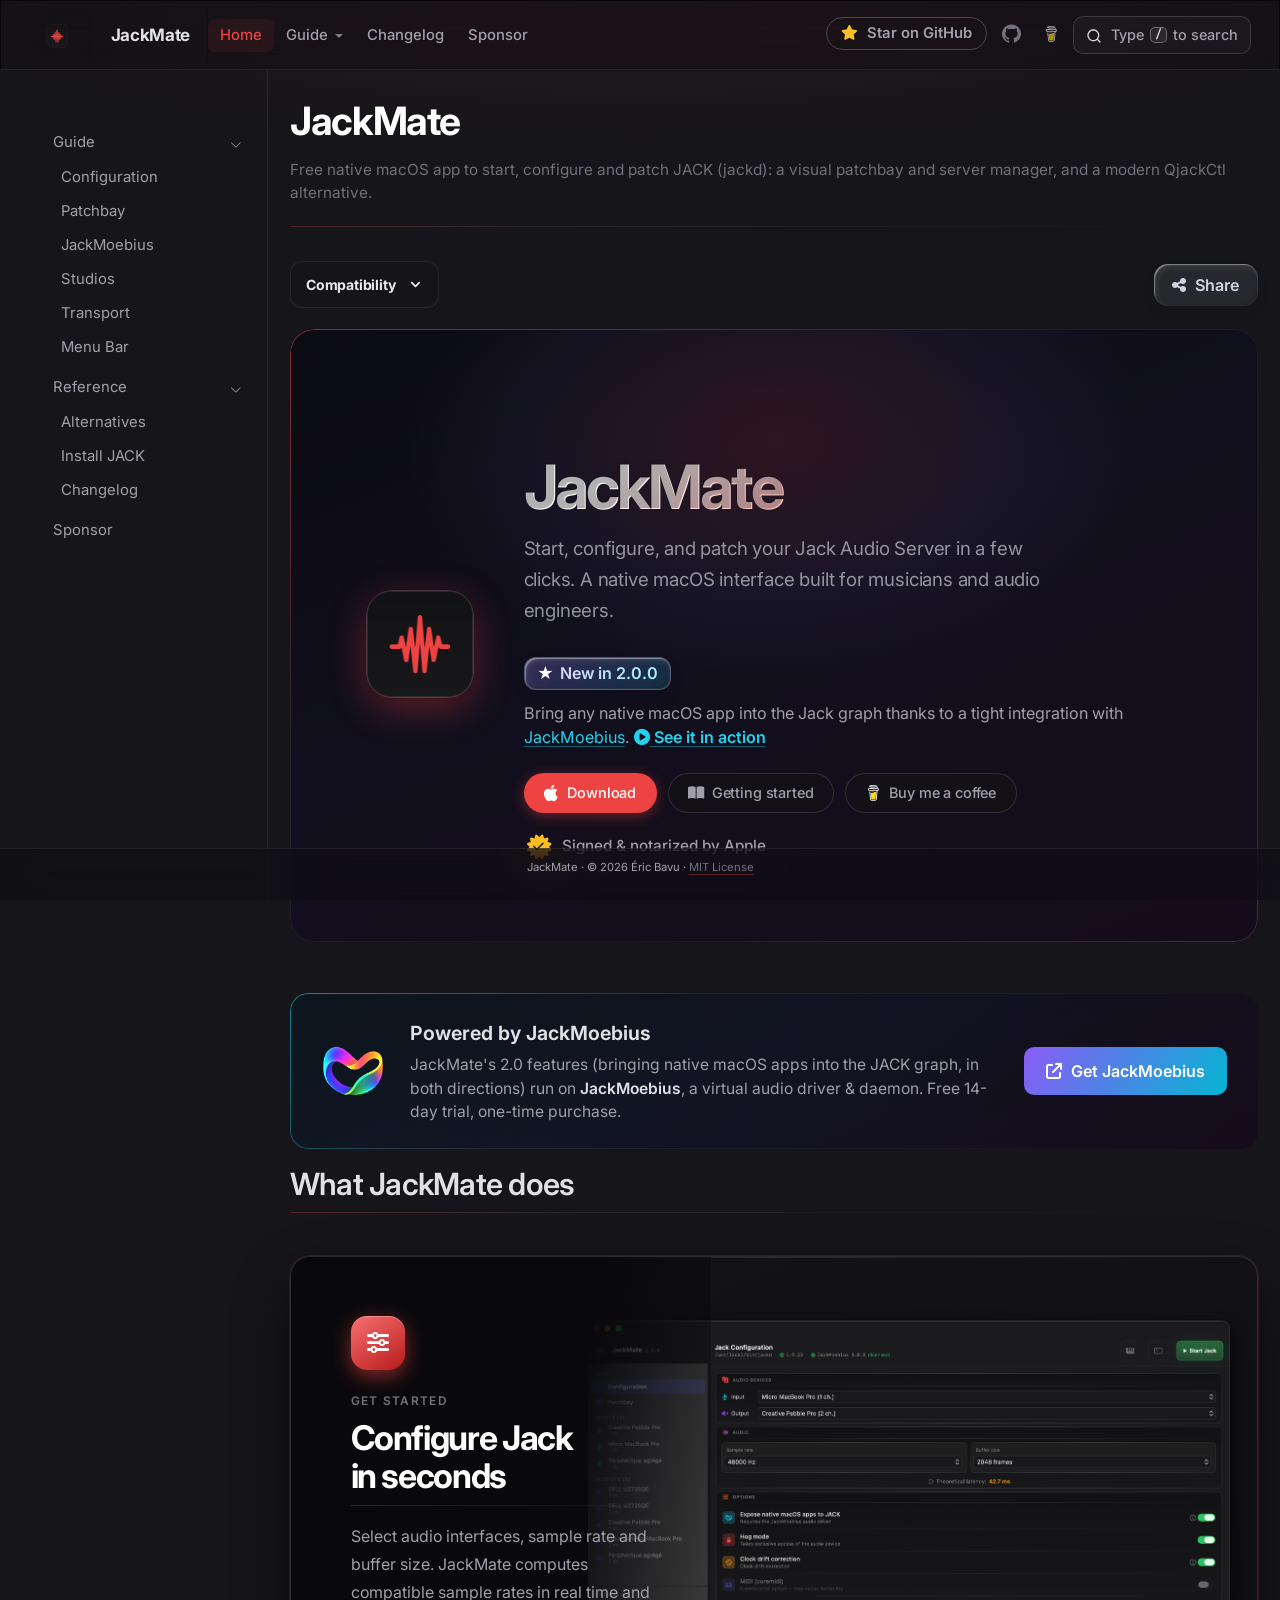
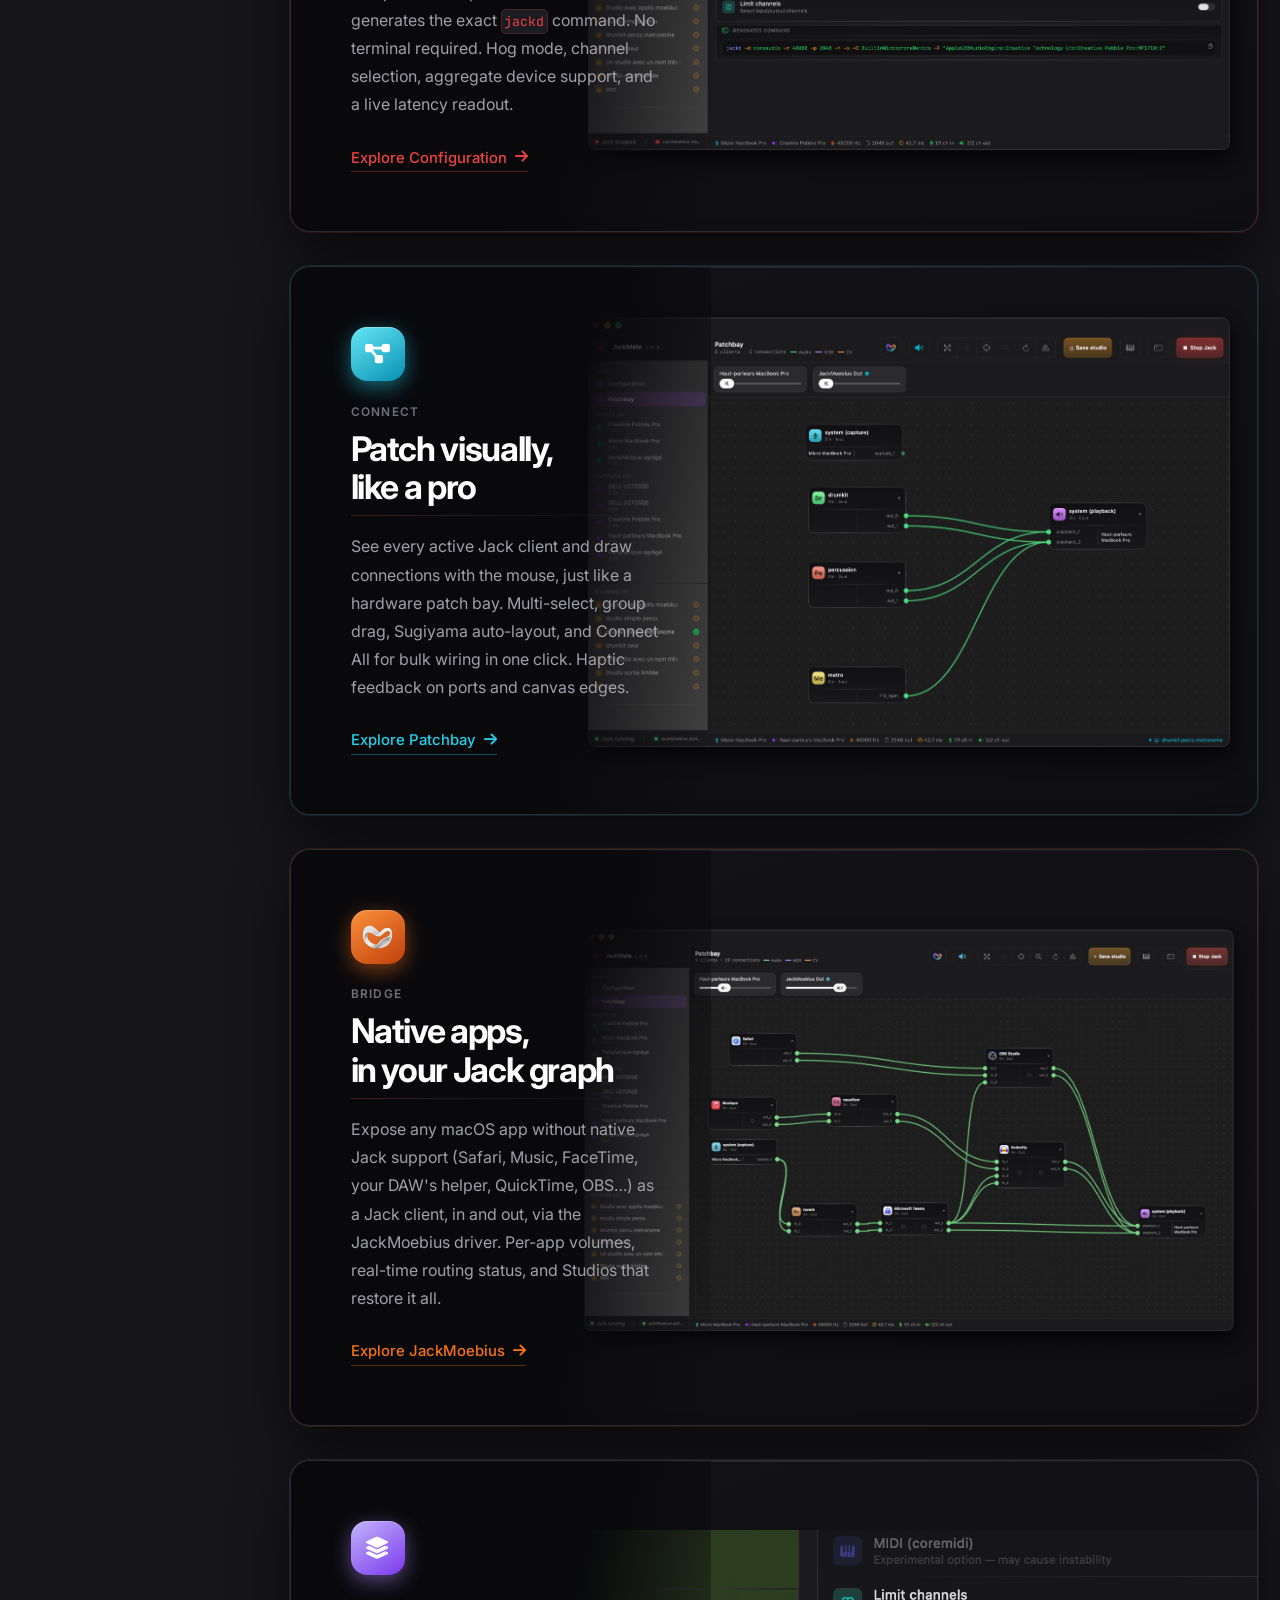
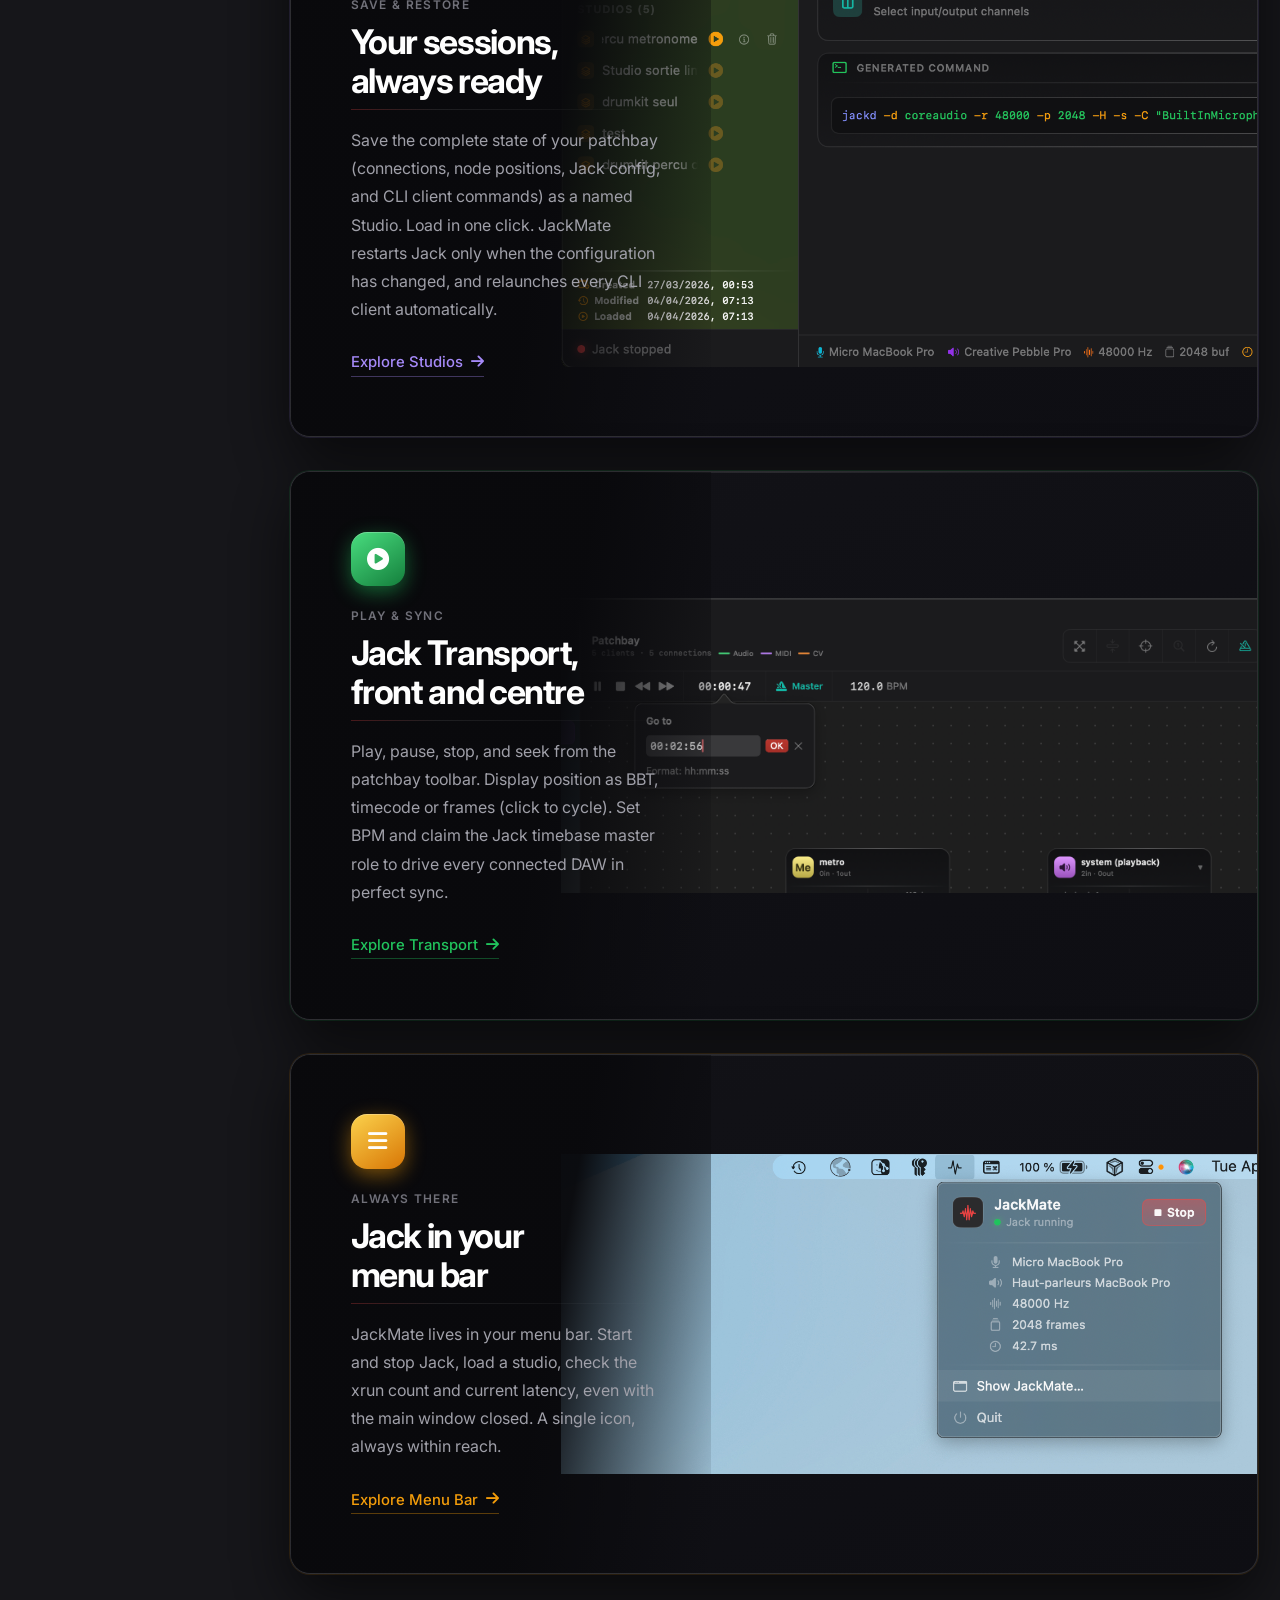
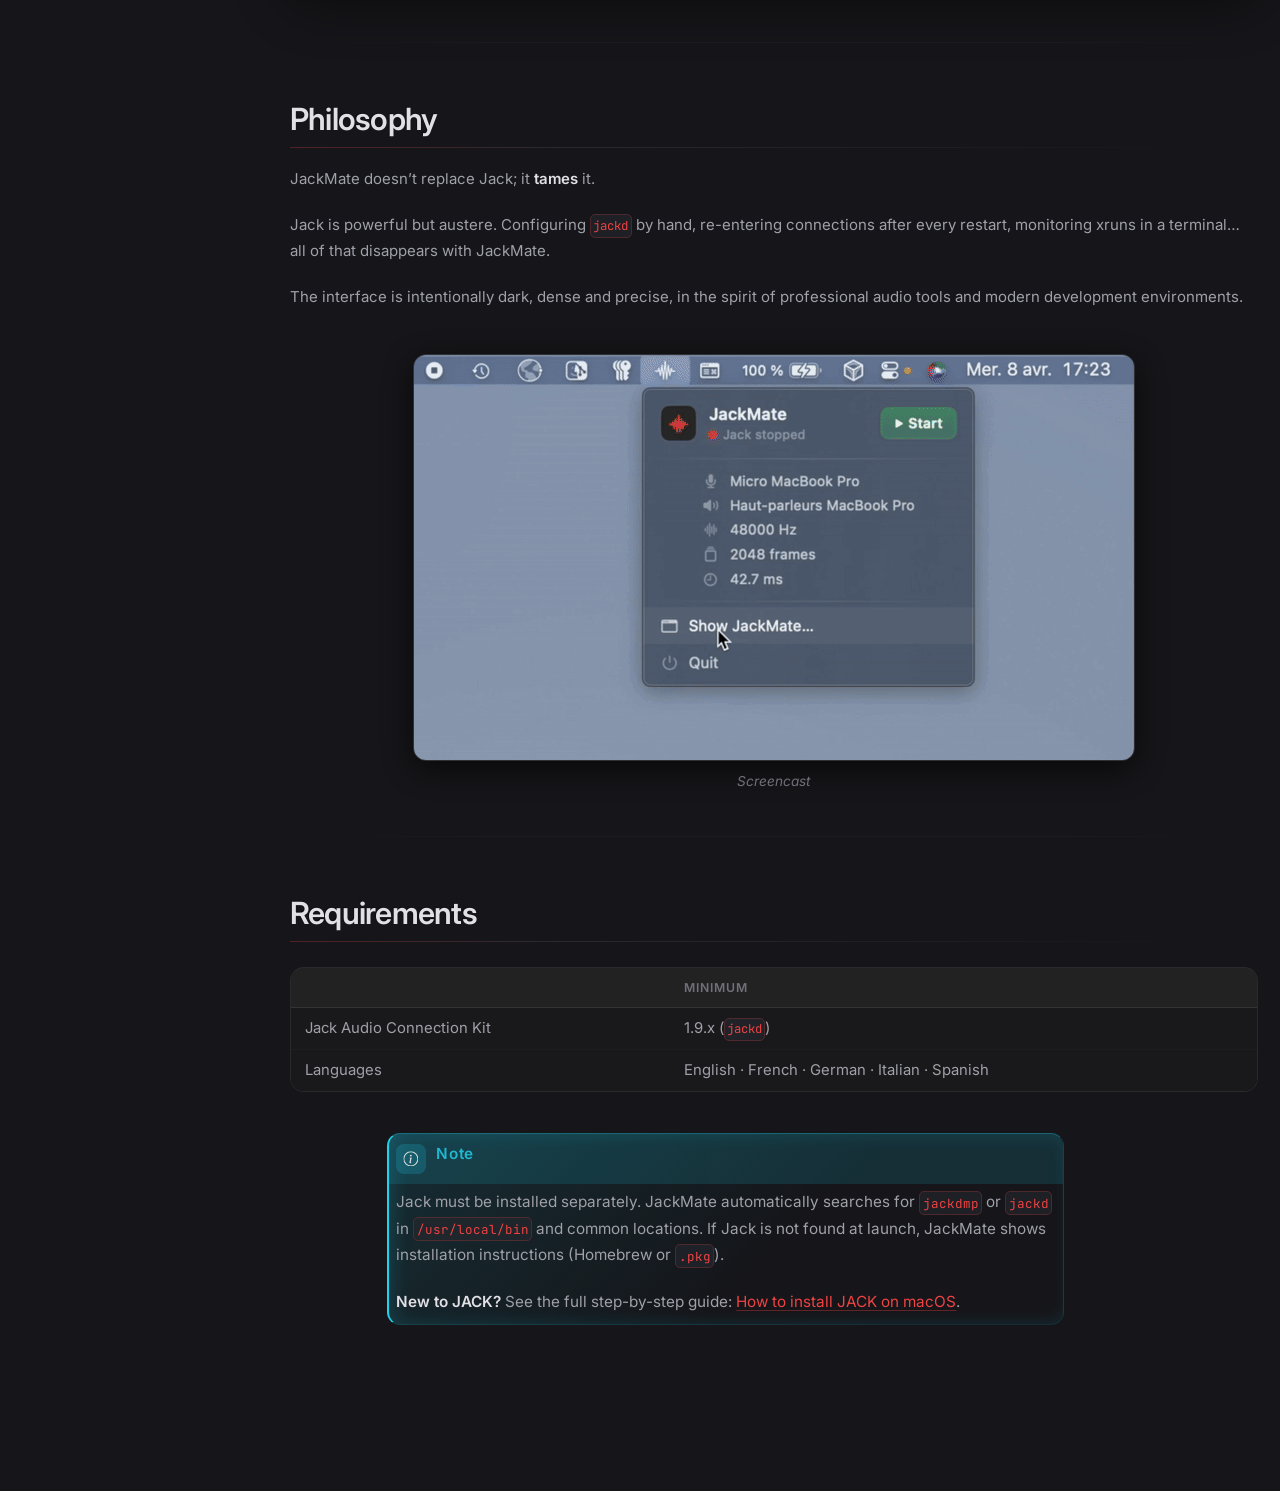
==== commit 01ab1d76: "[JackMate] docs: publish site (quarto 1.10.18)" ====
--- a/index.html
+++ b/index.html
@@ -6,7 +6,7 @@
 
 <meta name="viewport" content="width=device-width, initial-scale=1.0, user-scalable=yes">
 
-<meta name="description" content="JackMate is a free, native macOS app to start, configure and patch the JACK Audio Connection Kit (jackd): a visual JACK patchbay and server manager for musicians and audio engineers, and a modern QjackCtl alternative for macOS.">
+<meta name="description" content="Free native macOS app to start, configure and patch JACK (jackd): a visual patchbay and server manager, and a modern QjackCtl alternative.">
 
 <title>JackMate</title>
 <style>
@@ -113,20 +113,22 @@
 
 <link rel="stylesheet" href="assets/custom.css">
 <meta property="og:title" content="JackMate">
-<meta property="og:description" content="JackMate is a free, native macOS app to start, configure and patch the JACK Audio Connection Kit (jackd): a visual JACK patchbay and server manager for musicians and audio engineers, and a modern QjackCtl alternative for macOS.">
-<meta property="og:image" content="https://jackmate.app/assets/icon.png">
+<meta property="og:description" content="Free native macOS app to start, configure and patch JACK (jackd): a visual patchbay and server manager, and a modern QjackCtl alternative.">
+<meta property="og:image" content="https://jackmate.app/assets/og-image.png">
 <meta property="og:site_name" content="JackMate">
 <link rel="canonical" href="https://jackmate.app/">
+<link rel="apple-touch-icon" sizes="180x180" href="https://jackmate.app/assets/apple-touch-icon.png">
+<link rel="icon" type="image/png" sizes="32x32" href="https://jackmate.app/assets/favicon-32x32.png">
 <meta property="og:url" content="https://jackmate.app/">
 <meta property="og:image:alt" content="JackMate">
-<meta property="og:image:height" content="256">
-<meta property="og:image:width" content="256">
+<meta property="og:image:height" content="640">
+<meta property="og:image:width" content="1280">
 <meta name="twitter:title" content="JackMate">
-<meta name="twitter:description" content="JackMate is a free, native macOS app to start, configure and patch the JACK Audio Connection Kit (jackd): a visual JACK patchbay and server manager for musicians and audio engineers, and a modern QjackCtl alternative for macOS.">
-<meta name="twitter:image" content="https://jackmate.app/assets/icon.png">
+<meta name="twitter:description" content="Free native macOS app to start, configure and patch JACK (jackd): a visual patchbay and server manager, and a modern QjackCtl alternative.">
+<meta name="twitter:image" content="https://jackmate.app/assets/og-image.png">
 <meta name="twitter:image:alt" content="JackMate">
-<meta name="twitter:image-height" content="256">
-<meta name="twitter:image-width" content="256">
+<meta name="twitter:image-height" content="640">
+<meta name="twitter:image-width" content="1280">
 <meta name="twitter:card" content="summary_large_image">
 </head>
 
@@ -343,7 +345,7 @@
 
 <div>
   <div class="description">
-    JackMate is a free, native macOS app to start, configure and patch the JACK Audio Connection Kit (jackd): a visual JACK patchbay and server manager for musicians and audio engineers, and a modern QjackCtl alternative for macOS.
+    Free native macOS app to start, configure and patch JACK (jackd): a visual patchbay and server manager, and a modern QjackCtl alternative.
   </div>
 </div>
 
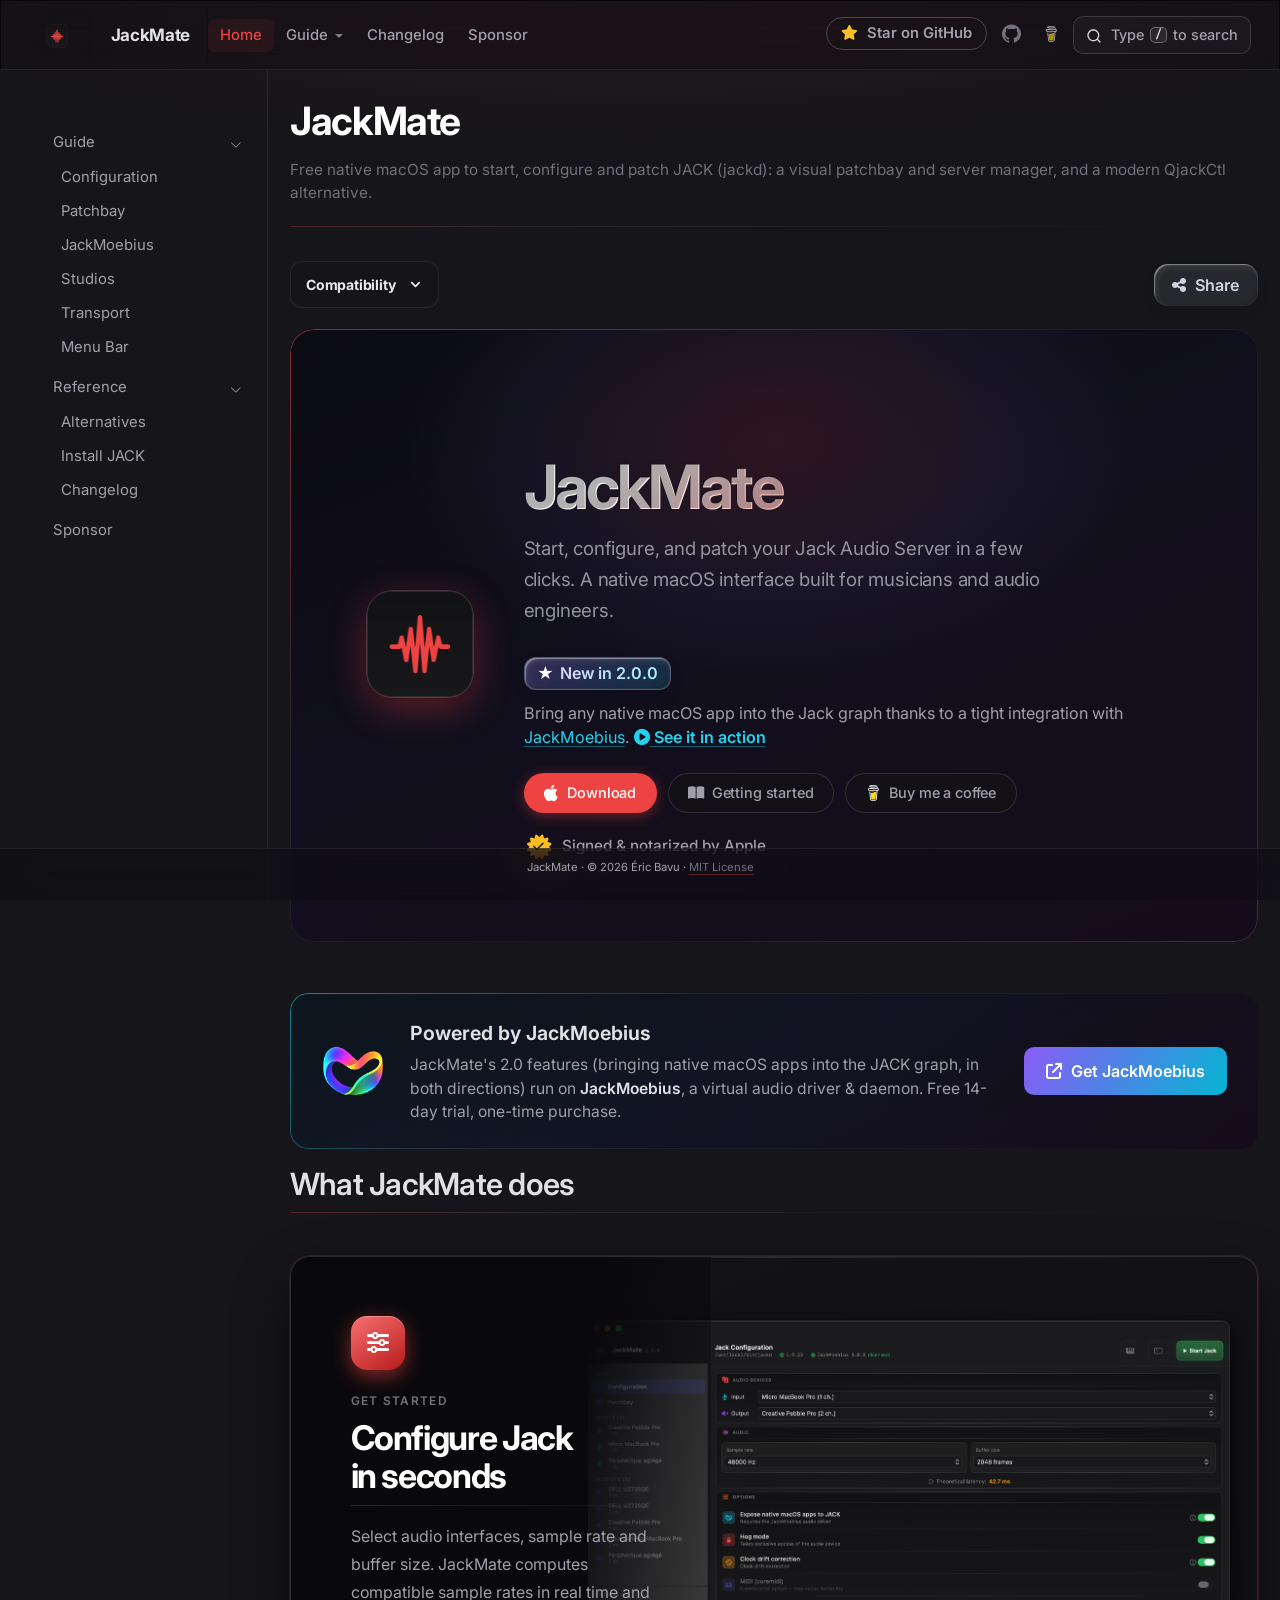
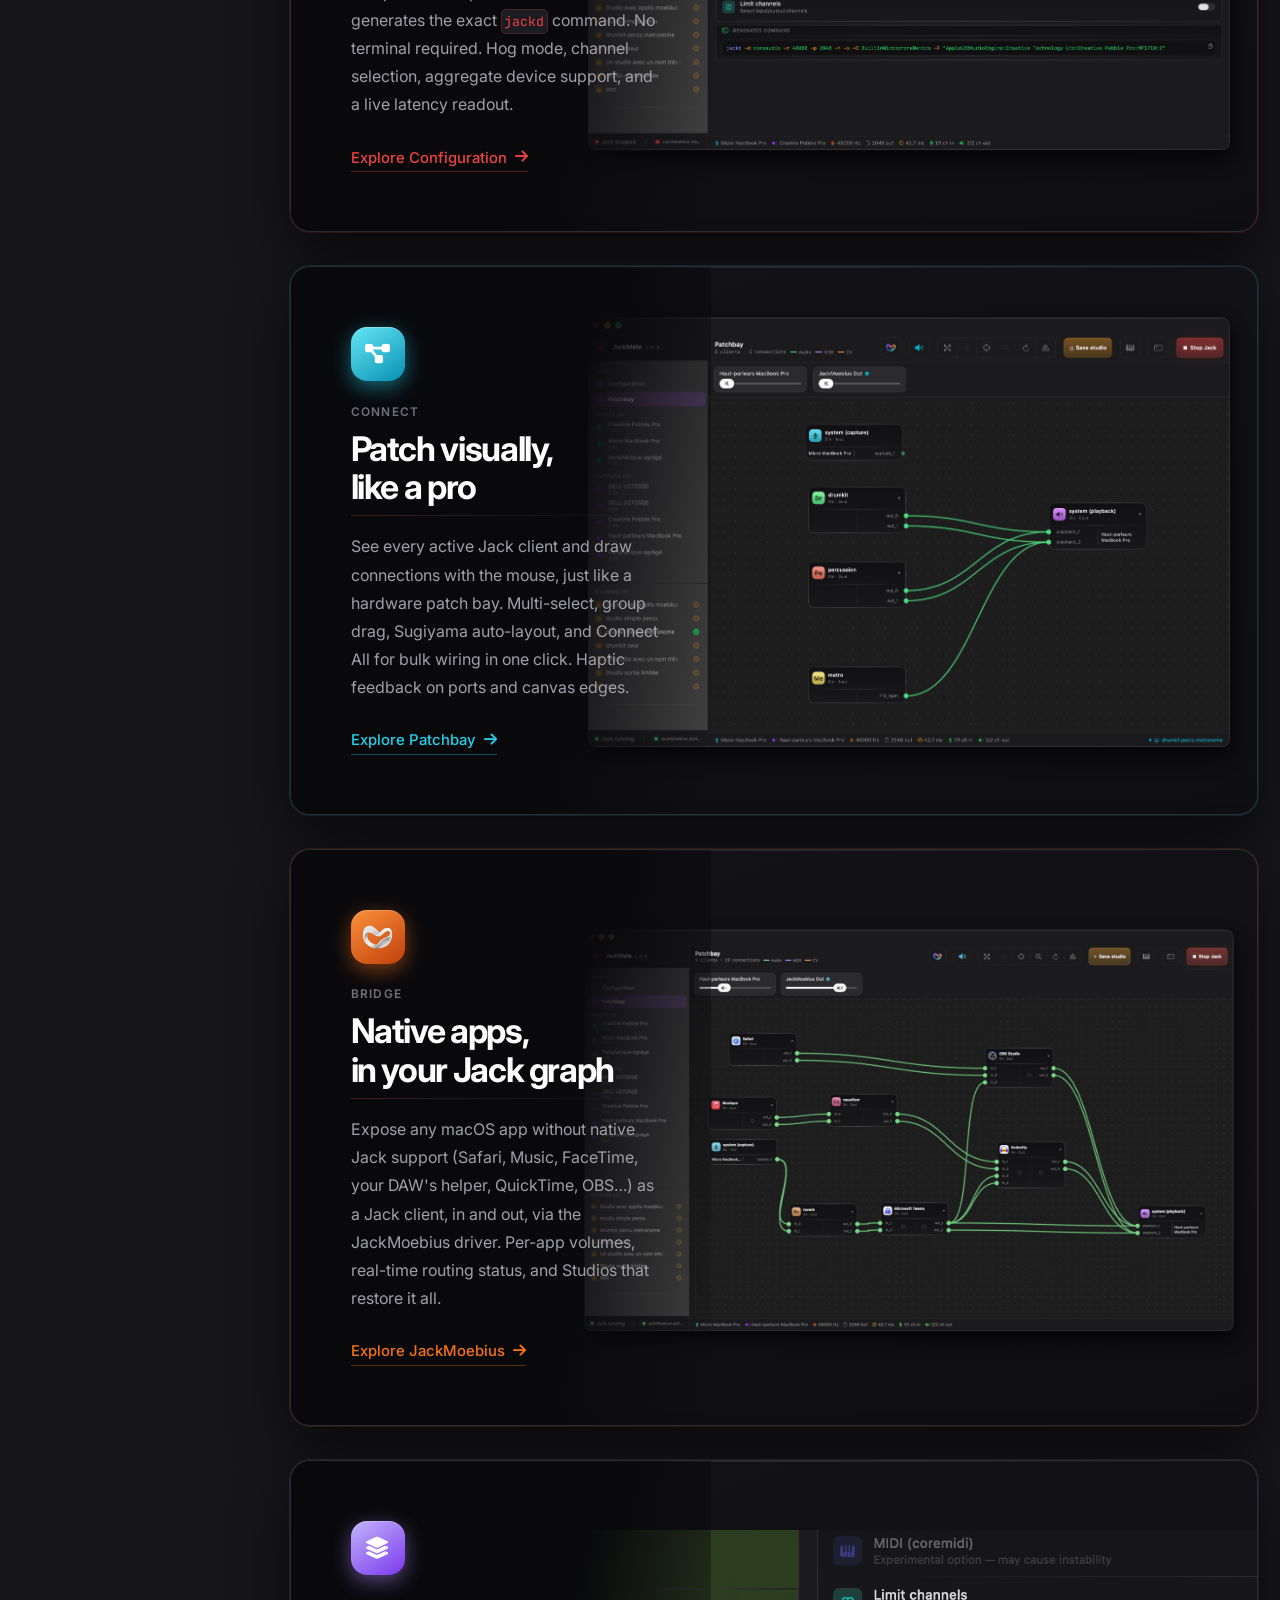
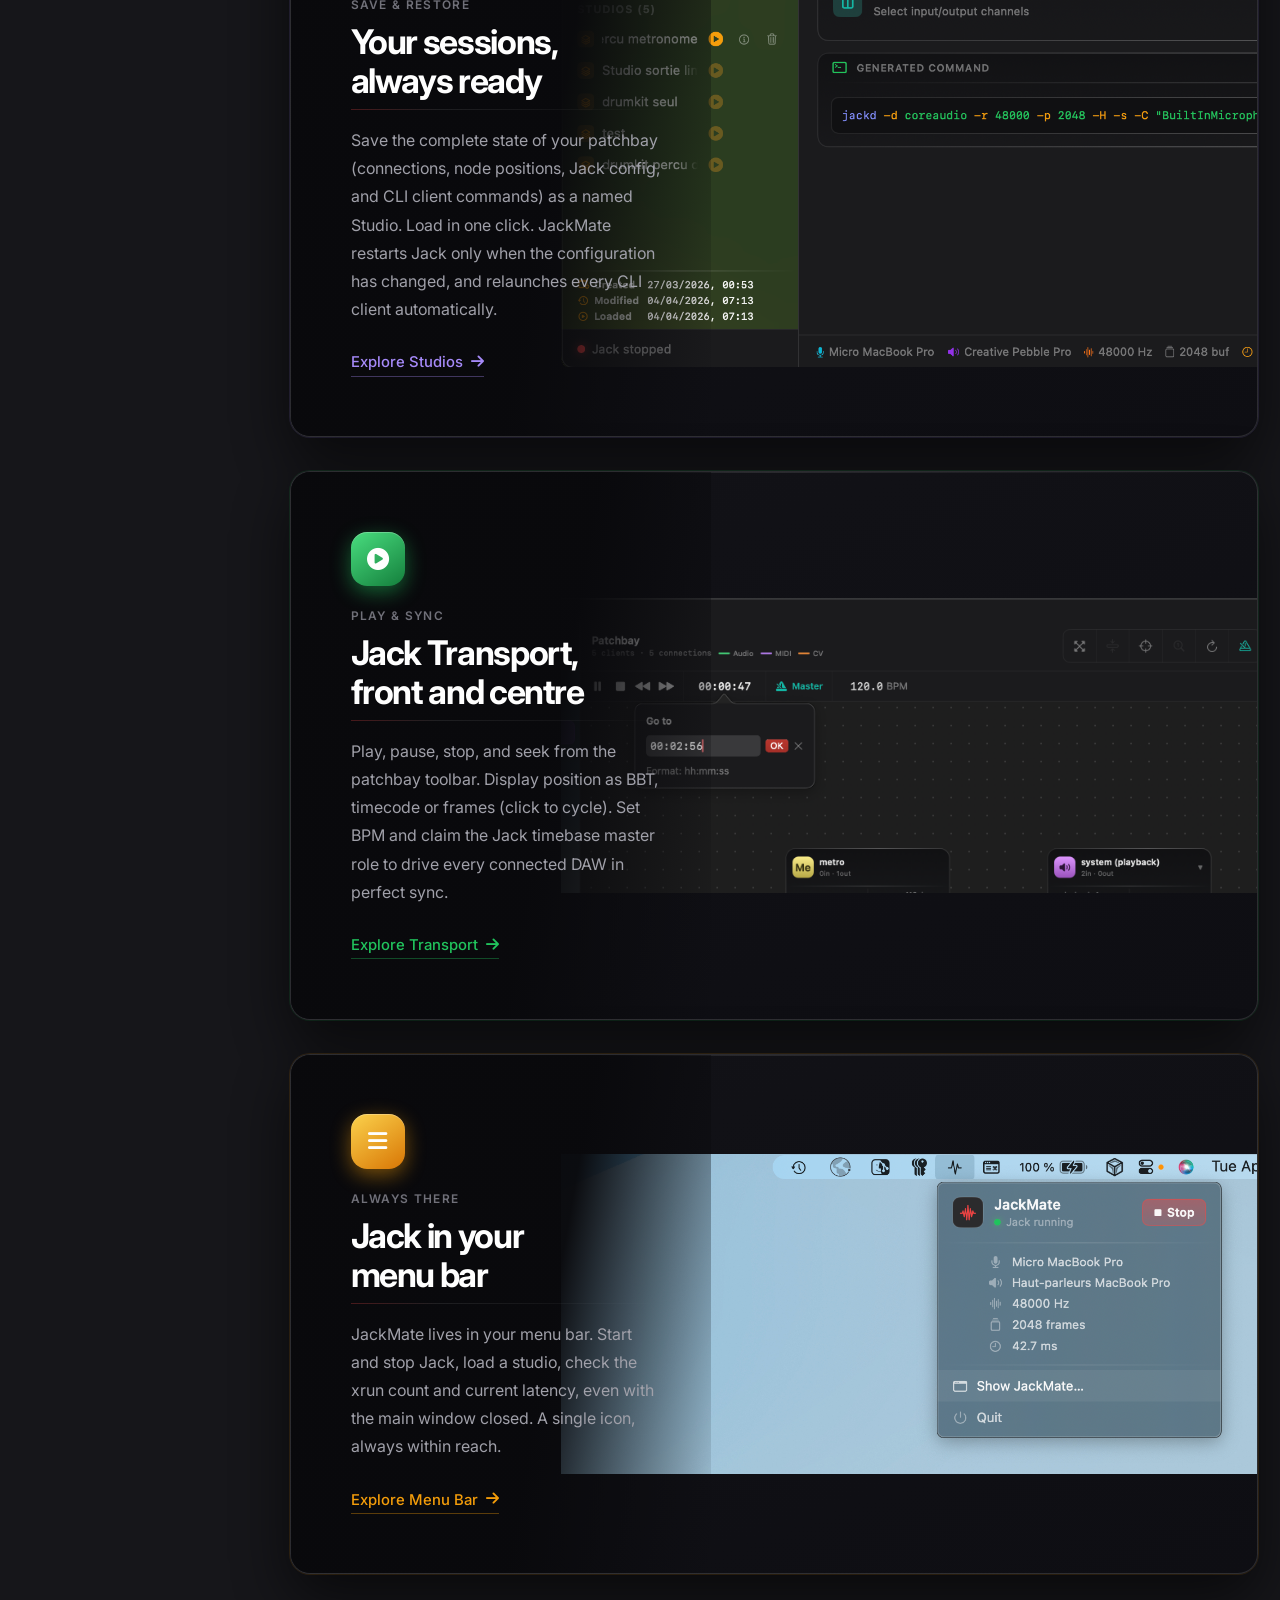
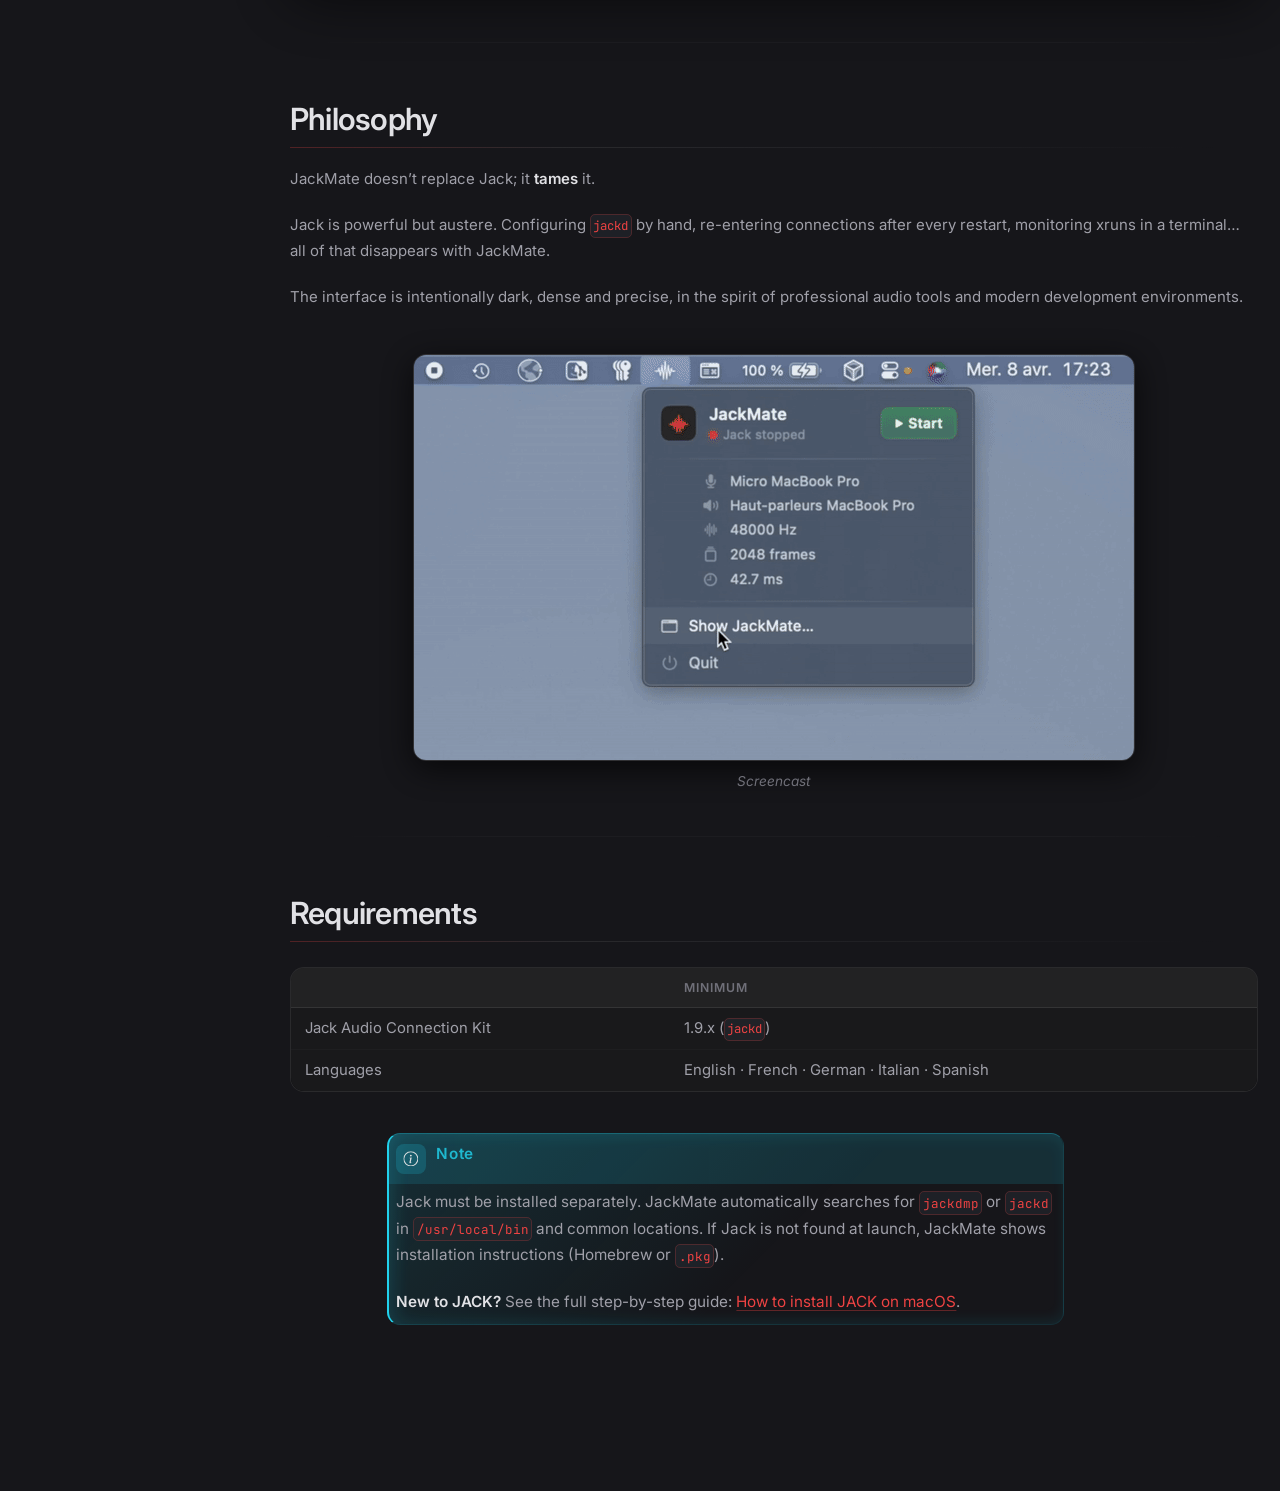
==== commit 3c66fbd6: "[JackMate] docs: publish site (quarto 1.10.18)" ====
--- a/index.html
+++ b/index.html
@@ -94,8 +94,9 @@
   "operatingSystem": "macOS 15.0+",
   "applicationCategory": "MultimediaApplication",
   "description": "Native macOS app to start, configure and patch the JACK Audio Connection Kit (jackd) — a visual JACK patchbay and server manager for musicians and audio engineers.",
+  "image": "https://jackmate.app/assets/og-image.png",
   "url": "https://jackmate.app/",
-  "downloadUrl": "https://github.com/zinc75/JackMate/releases/latest",
+  "downloadUrl": "https://jackmate.app/#download",
   "license": "https://opensource.org/licenses/MIT",
   "isAccessibleForFree": true,
   "offers": {
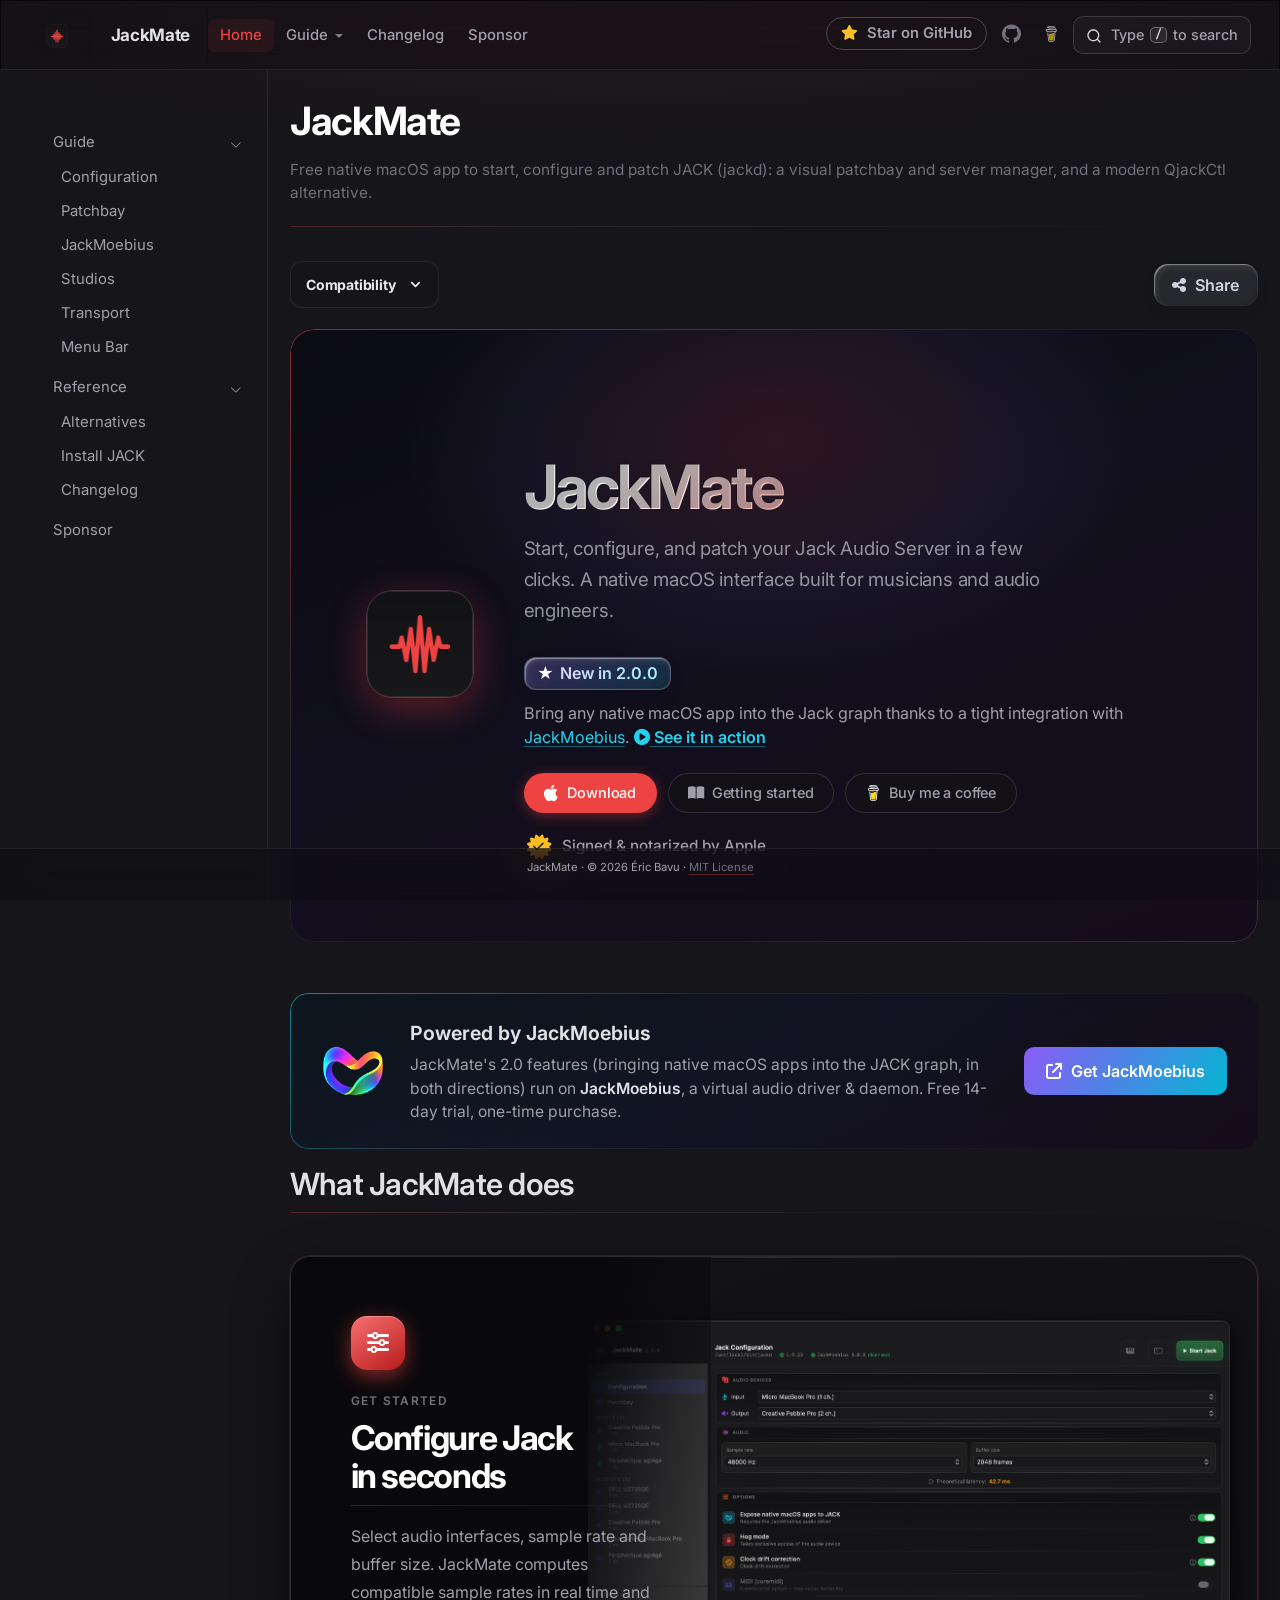
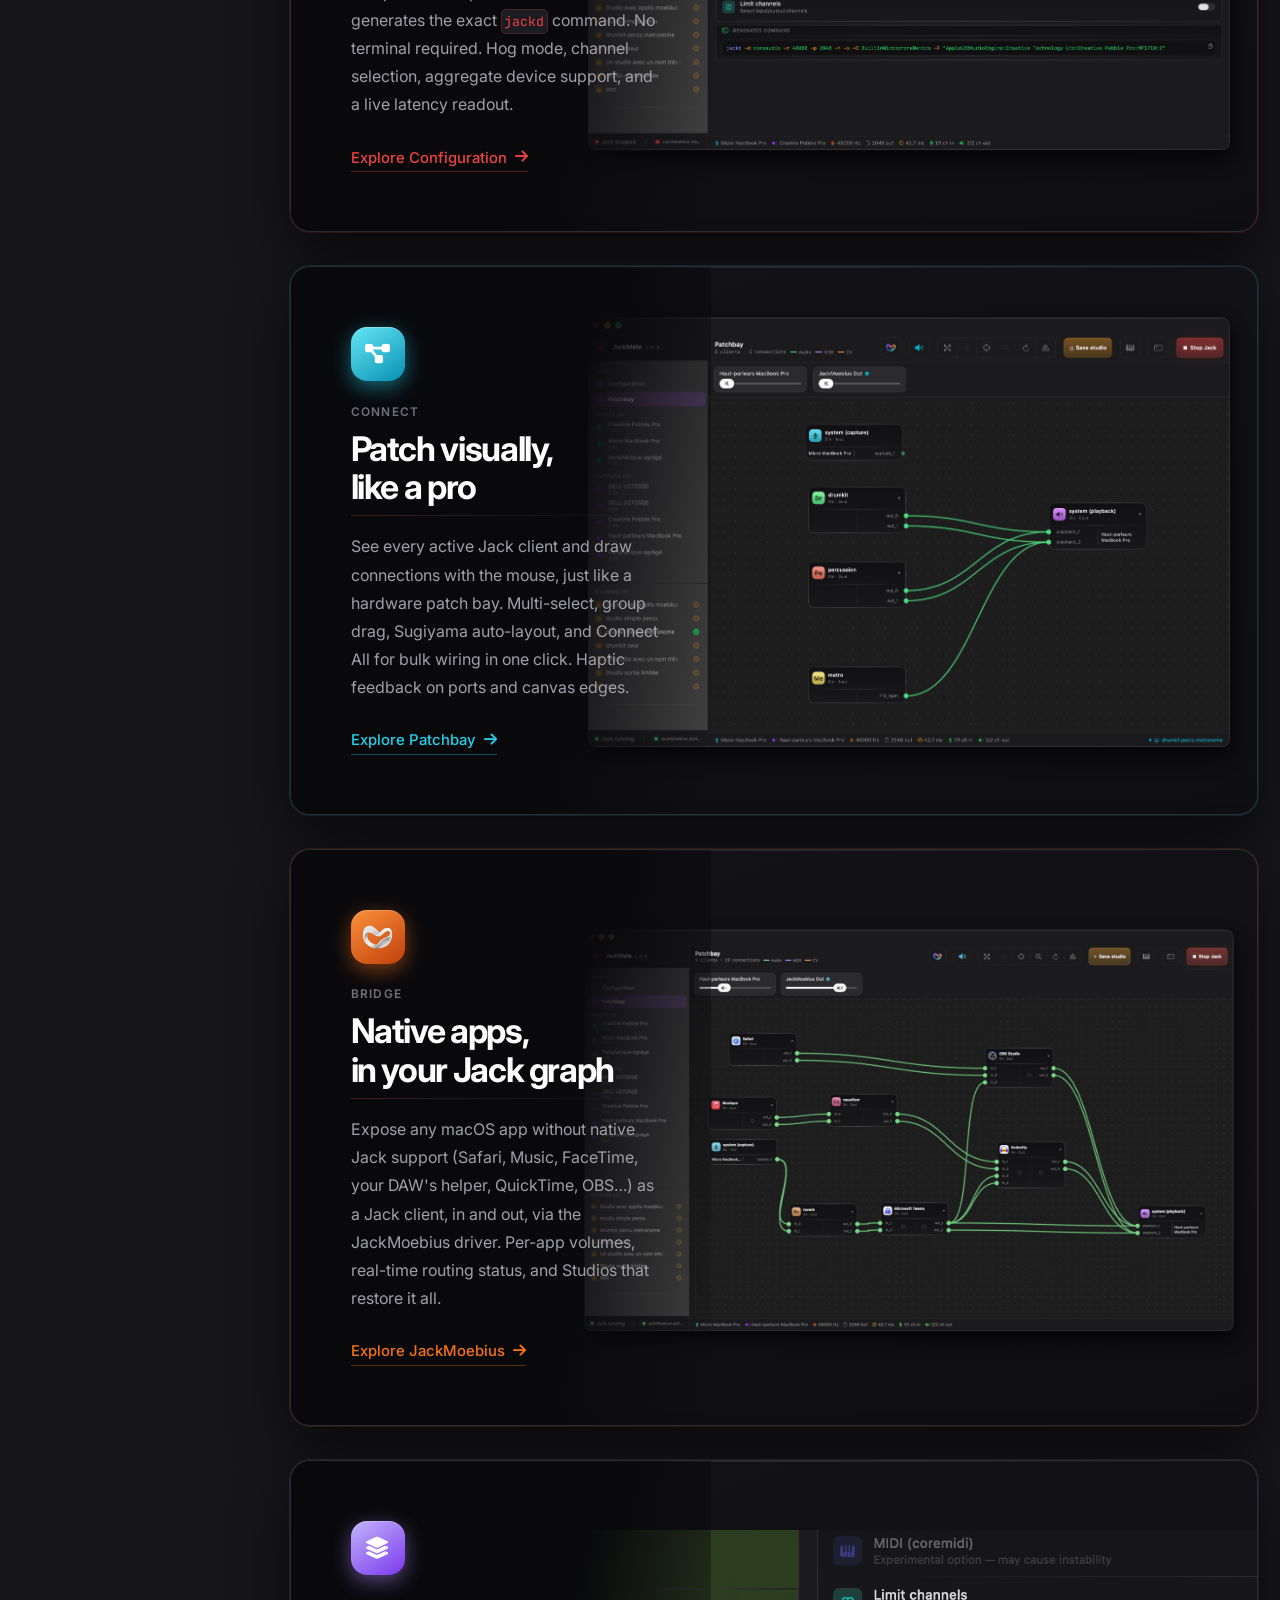
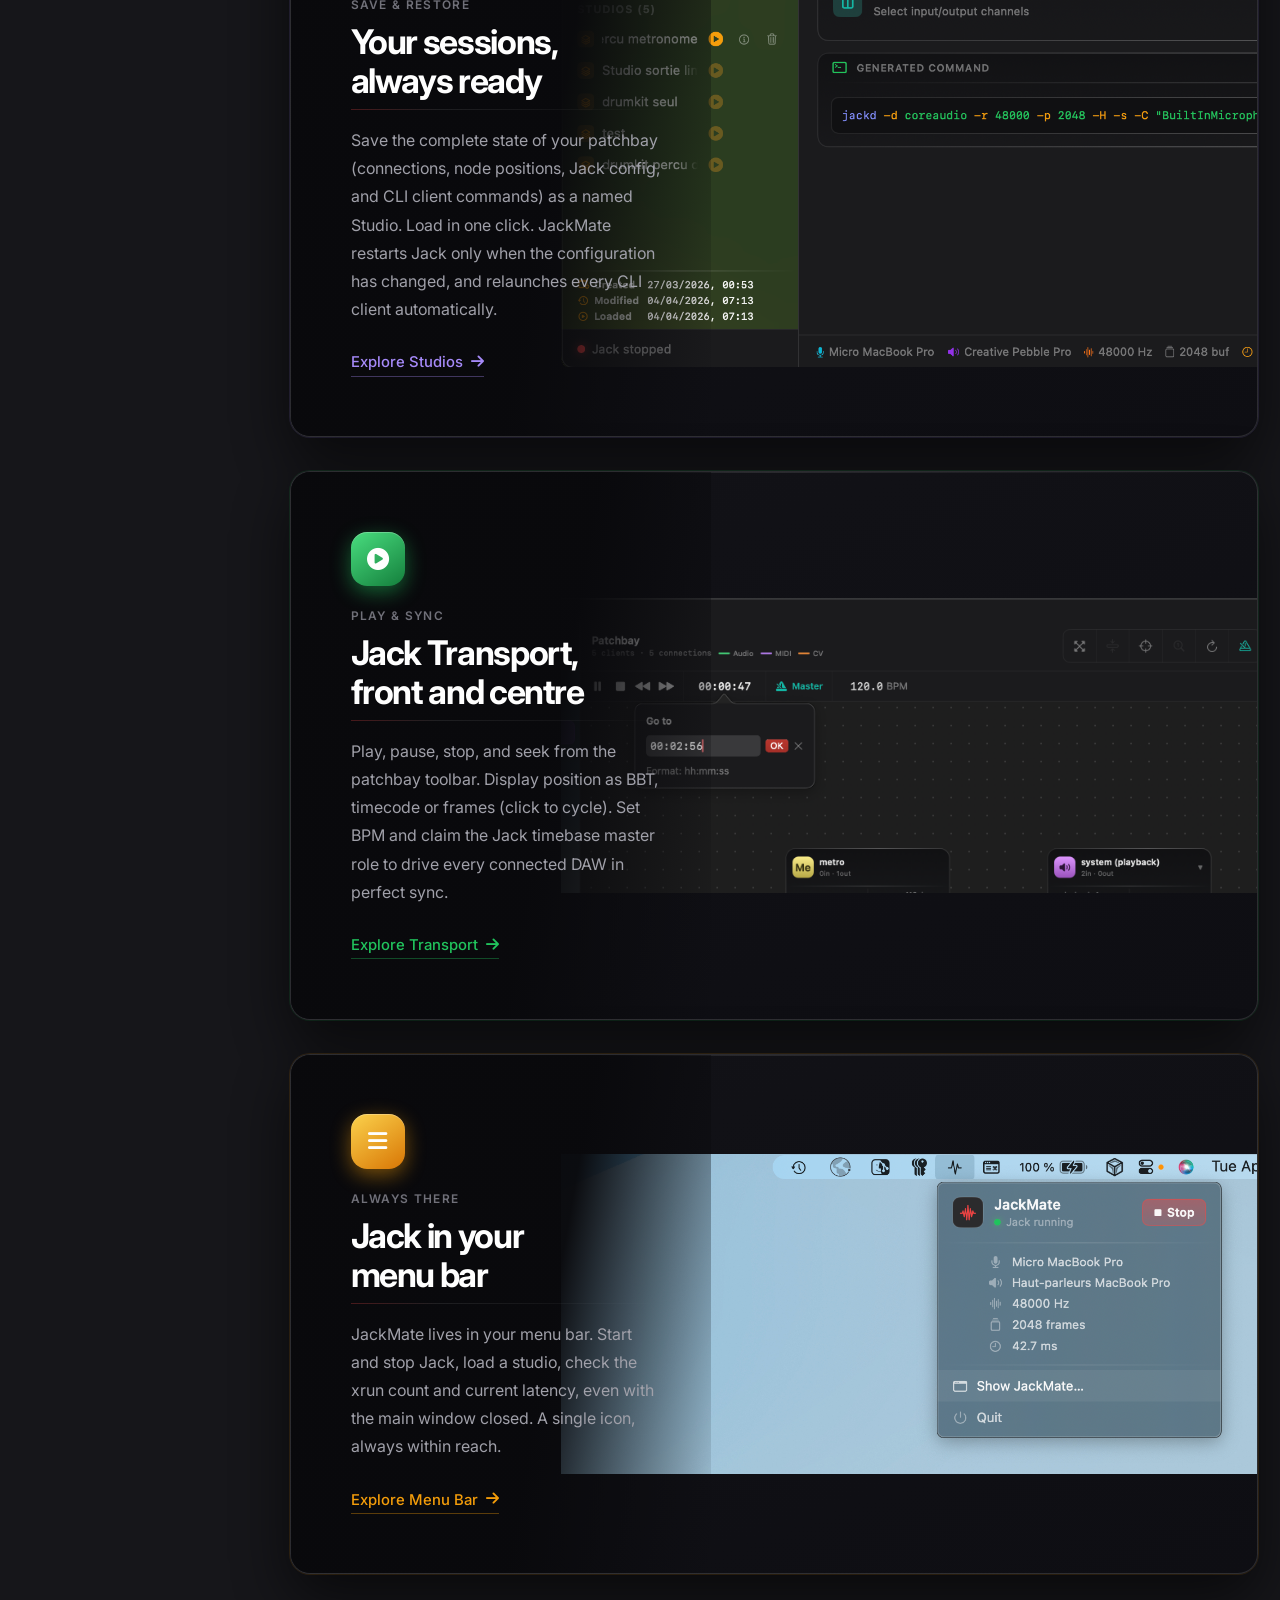
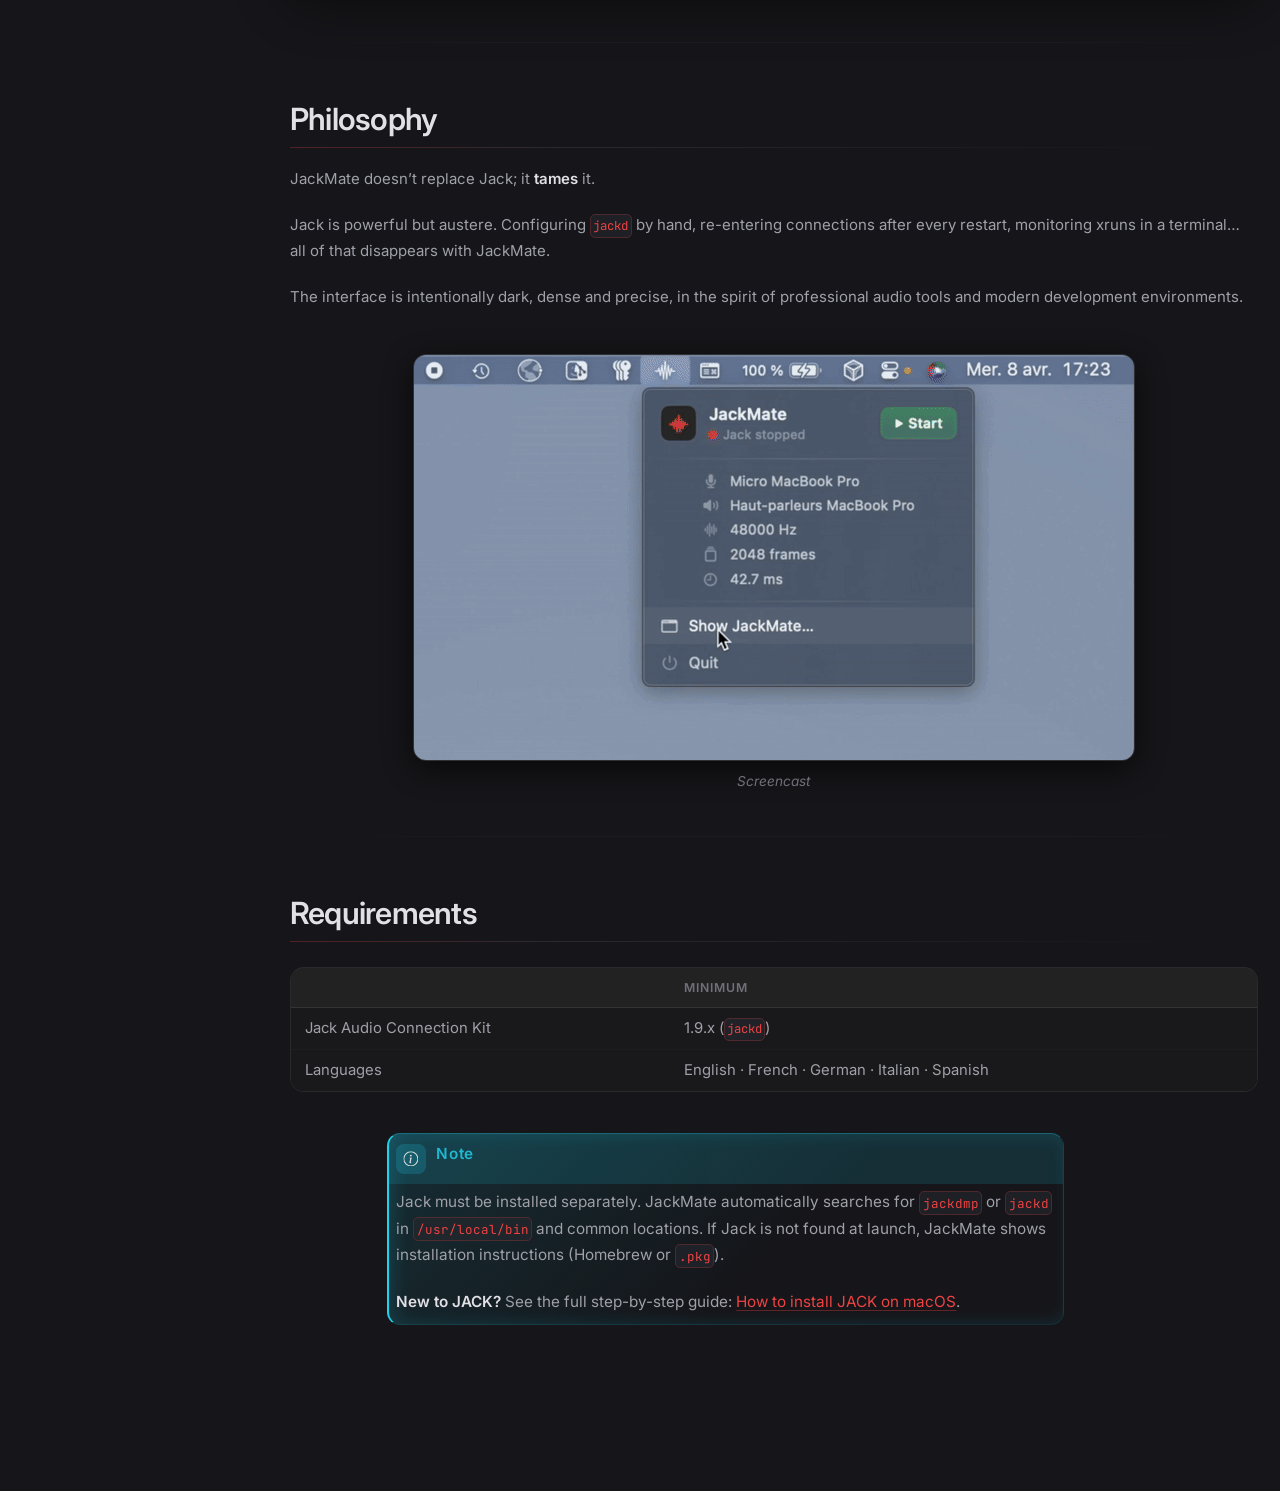
==== commit d5c8fdee: "[JackMate] docs: publish site (quarto 1.10.18)" ====
--- a/index.html
+++ b/index.html
@@ -94,7 +94,7 @@
   "operatingSystem": "macOS 15.0+",
   "applicationCategory": "MultimediaApplication",
   "description": "Native macOS app to start, configure and patch the JACK Audio Connection Kit (jackd) — a visual JACK patchbay and server manager for musicians and audio engineers.",
-  "image": "https://jackmate.app/assets/og-image.png",
+  "image": "https://jackmate.app/assets/og-image.jpg",
   "url": "https://jackmate.app/",
   "downloadUrl": "https://jackmate.app/#download",
   "license": "https://opensource.org/licenses/MIT",
@@ -115,21 +115,21 @@
 <link rel="stylesheet" href="assets/custom.css">
 <meta property="og:title" content="JackMate">
 <meta property="og:description" content="Free native macOS app to start, configure and patch JACK (jackd): a visual patchbay and server manager, and a modern QjackCtl alternative.">
-<meta property="og:image" content="https://jackmate.app/assets/og-image.png">
+<meta property="og:image" content="https://jackmate.app/assets/og-image.jpg">
 <meta property="og:site_name" content="JackMate">
 <link rel="canonical" href="https://jackmate.app/">
 <link rel="apple-touch-icon" sizes="180x180" href="https://jackmate.app/assets/apple-touch-icon.png">
 <link rel="icon" type="image/png" sizes="32x32" href="https://jackmate.app/assets/favicon-32x32.png">
 <meta property="og:url" content="https://jackmate.app/">
 <meta property="og:image:alt" content="JackMate">
-<meta property="og:image:height" content="640">
-<meta property="og:image:width" content="1280">
+<meta property="og:image:height" content="630">
+<meta property="og:image:width" content="1200">
 <meta name="twitter:title" content="JackMate">
 <meta name="twitter:description" content="Free native macOS app to start, configure and patch JACK (jackd): a visual patchbay and server manager, and a modern QjackCtl alternative.">
-<meta name="twitter:image" content="https://jackmate.app/assets/og-image.png">
+<meta name="twitter:image" content="https://jackmate.app/assets/og-image.jpg">
 <meta name="twitter:image:alt" content="JackMate">
-<meta name="twitter:image-height" content="640">
-<meta name="twitter:image-width" content="1280">
+<meta name="twitter:image-height" content="630">
+<meta name="twitter:image-width" content="1200">
 <meta name="twitter:card" content="summary_large_image">
 </head>
 
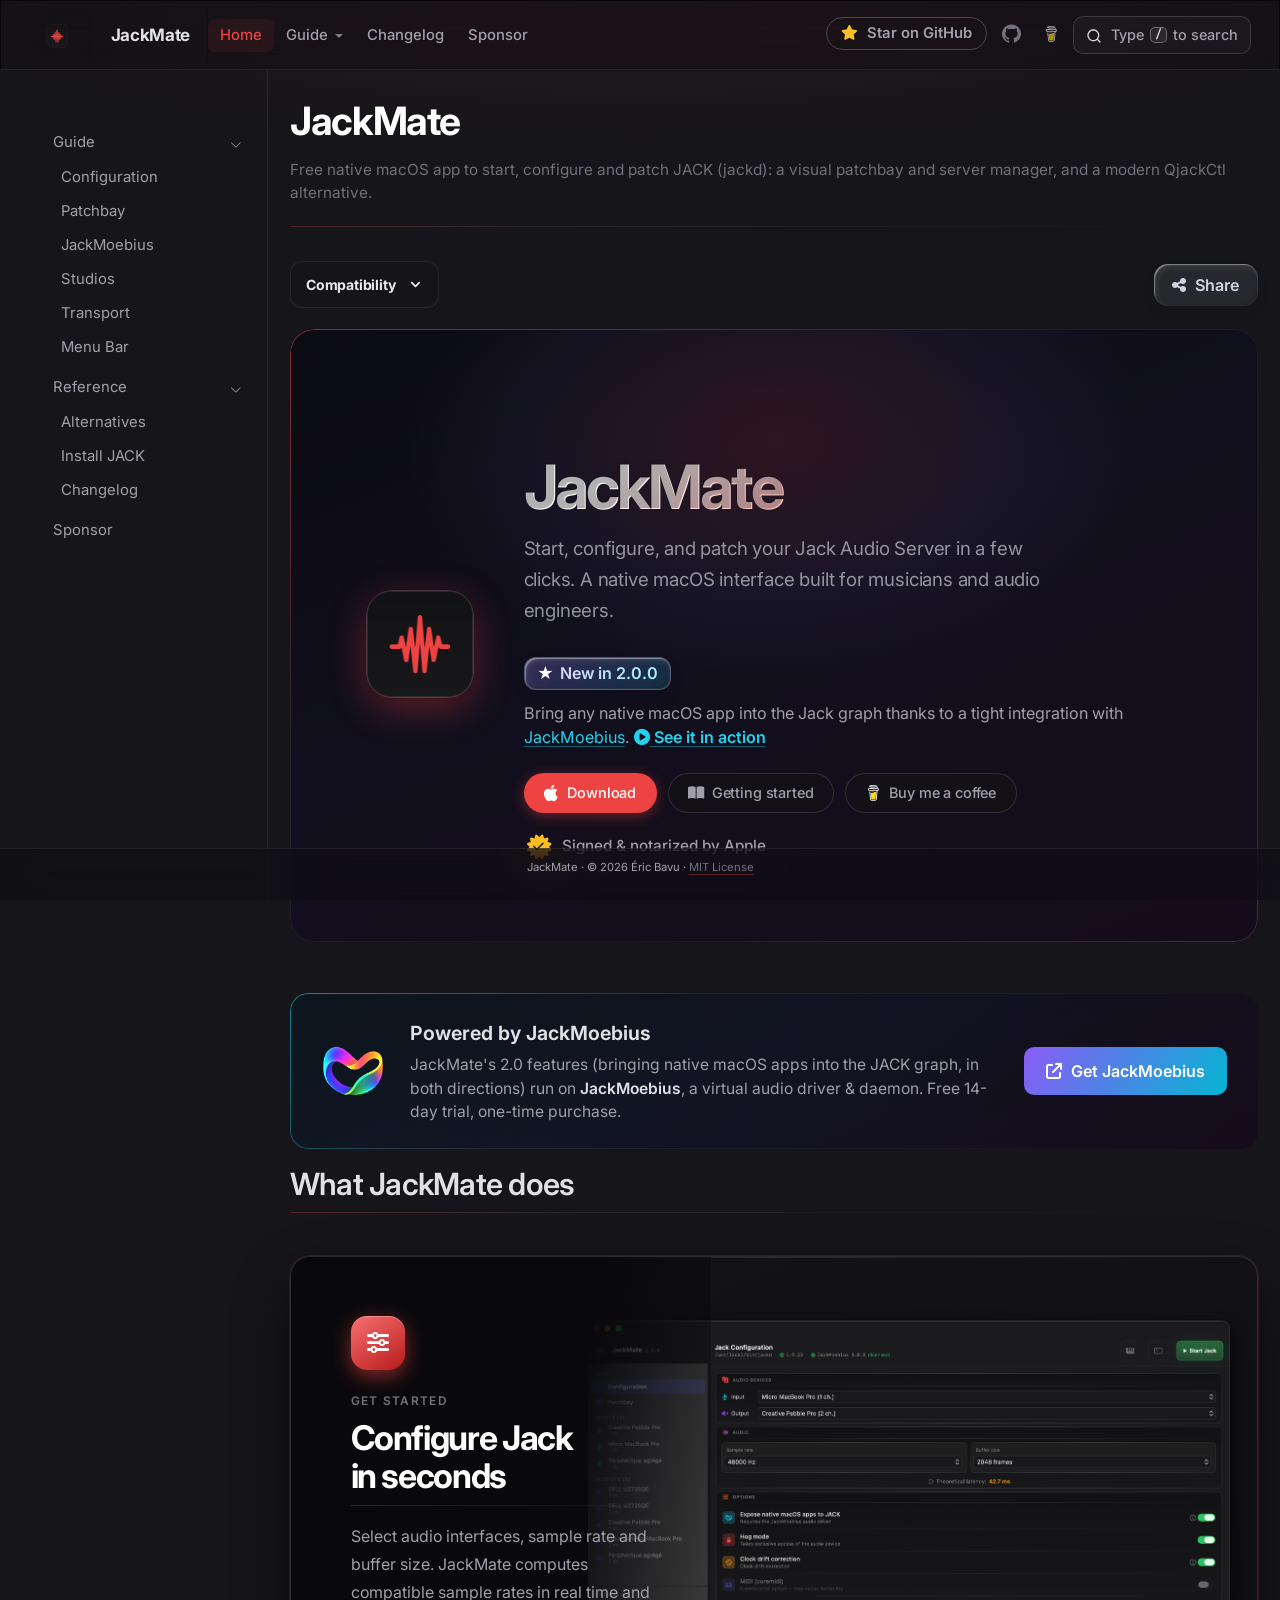
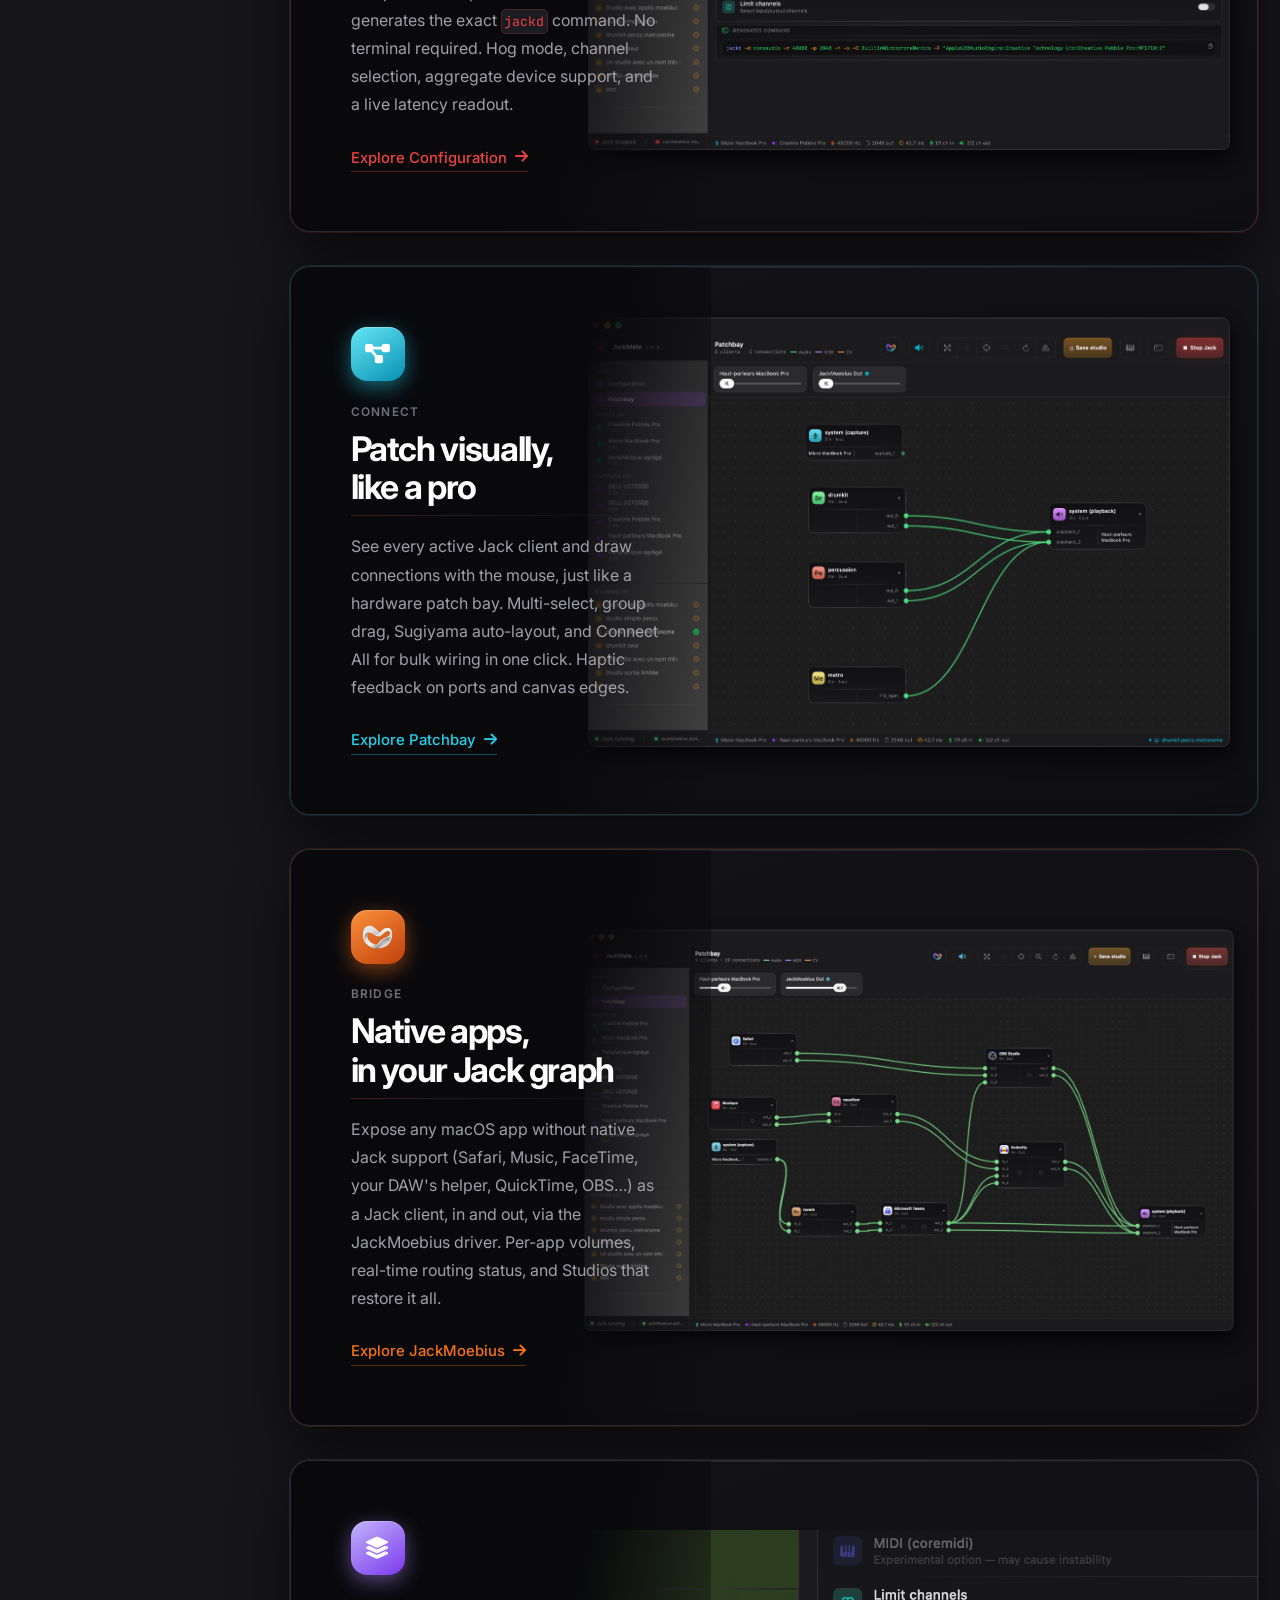
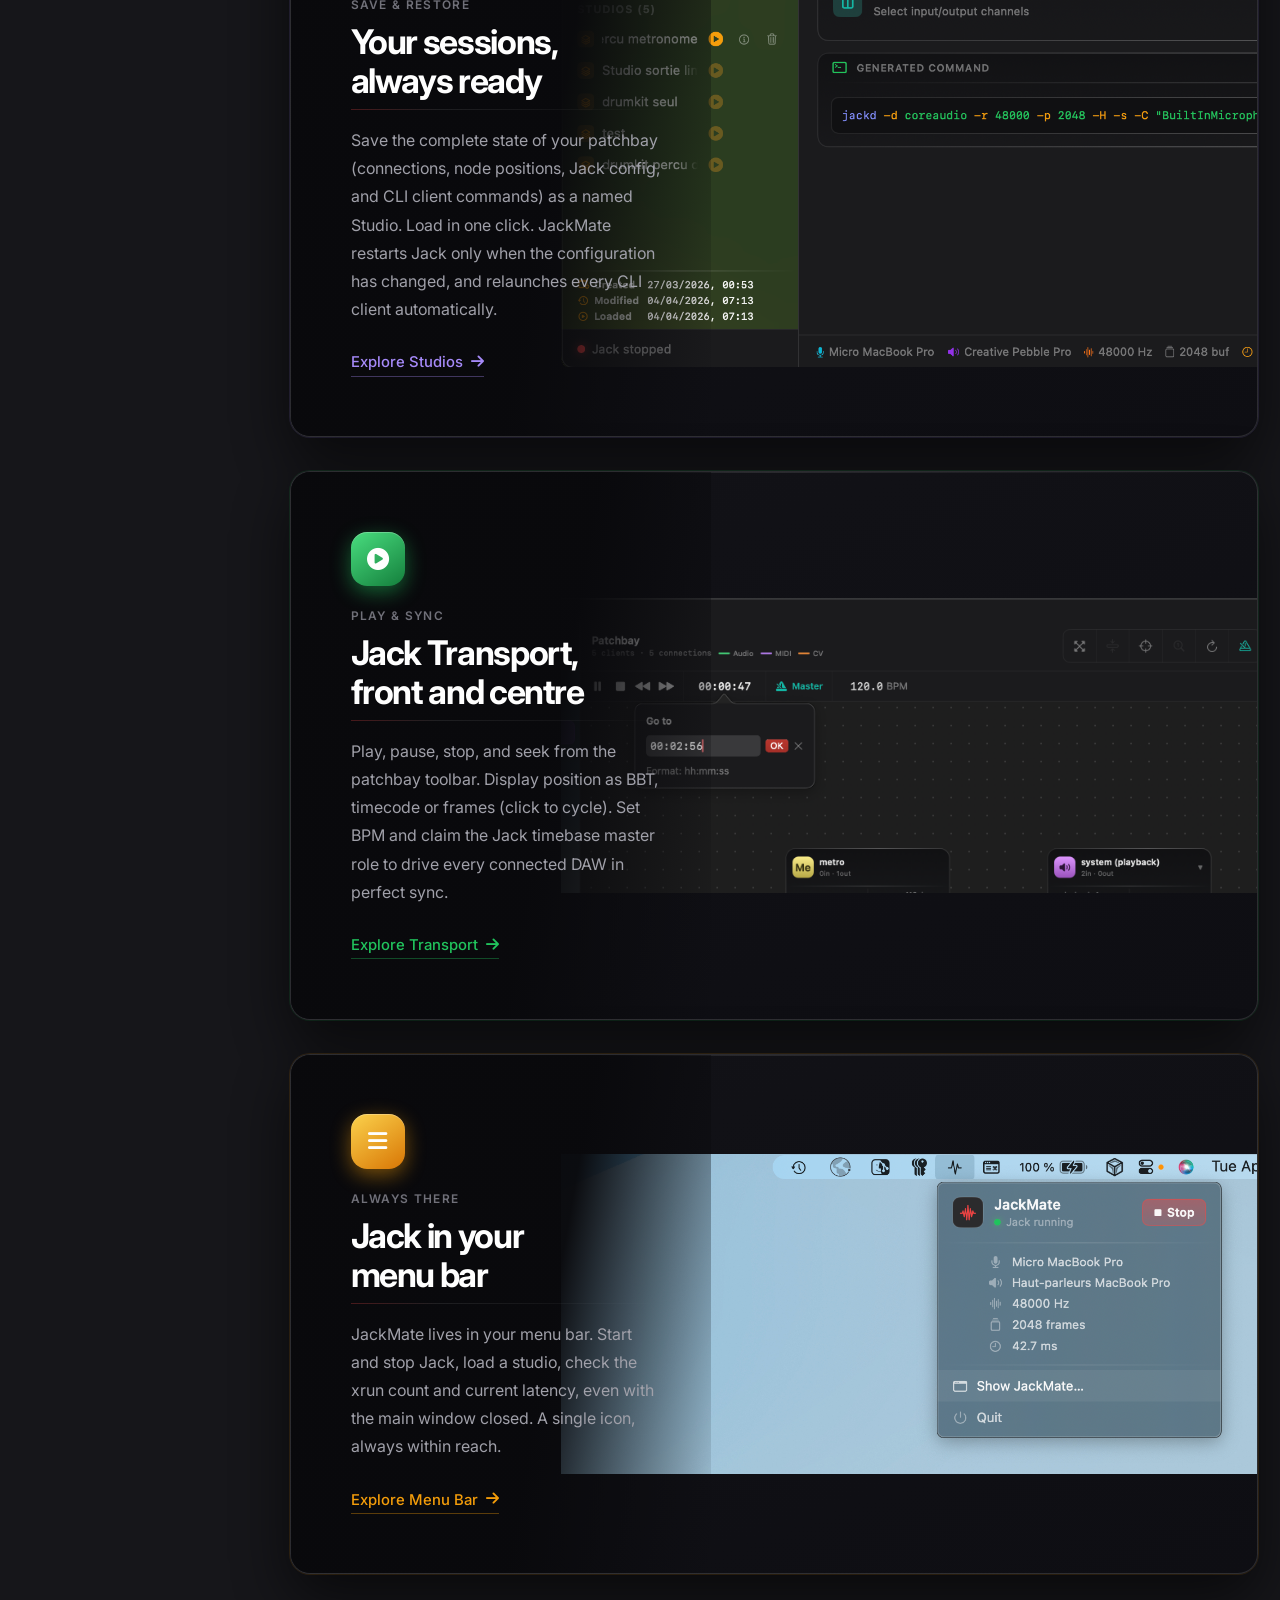
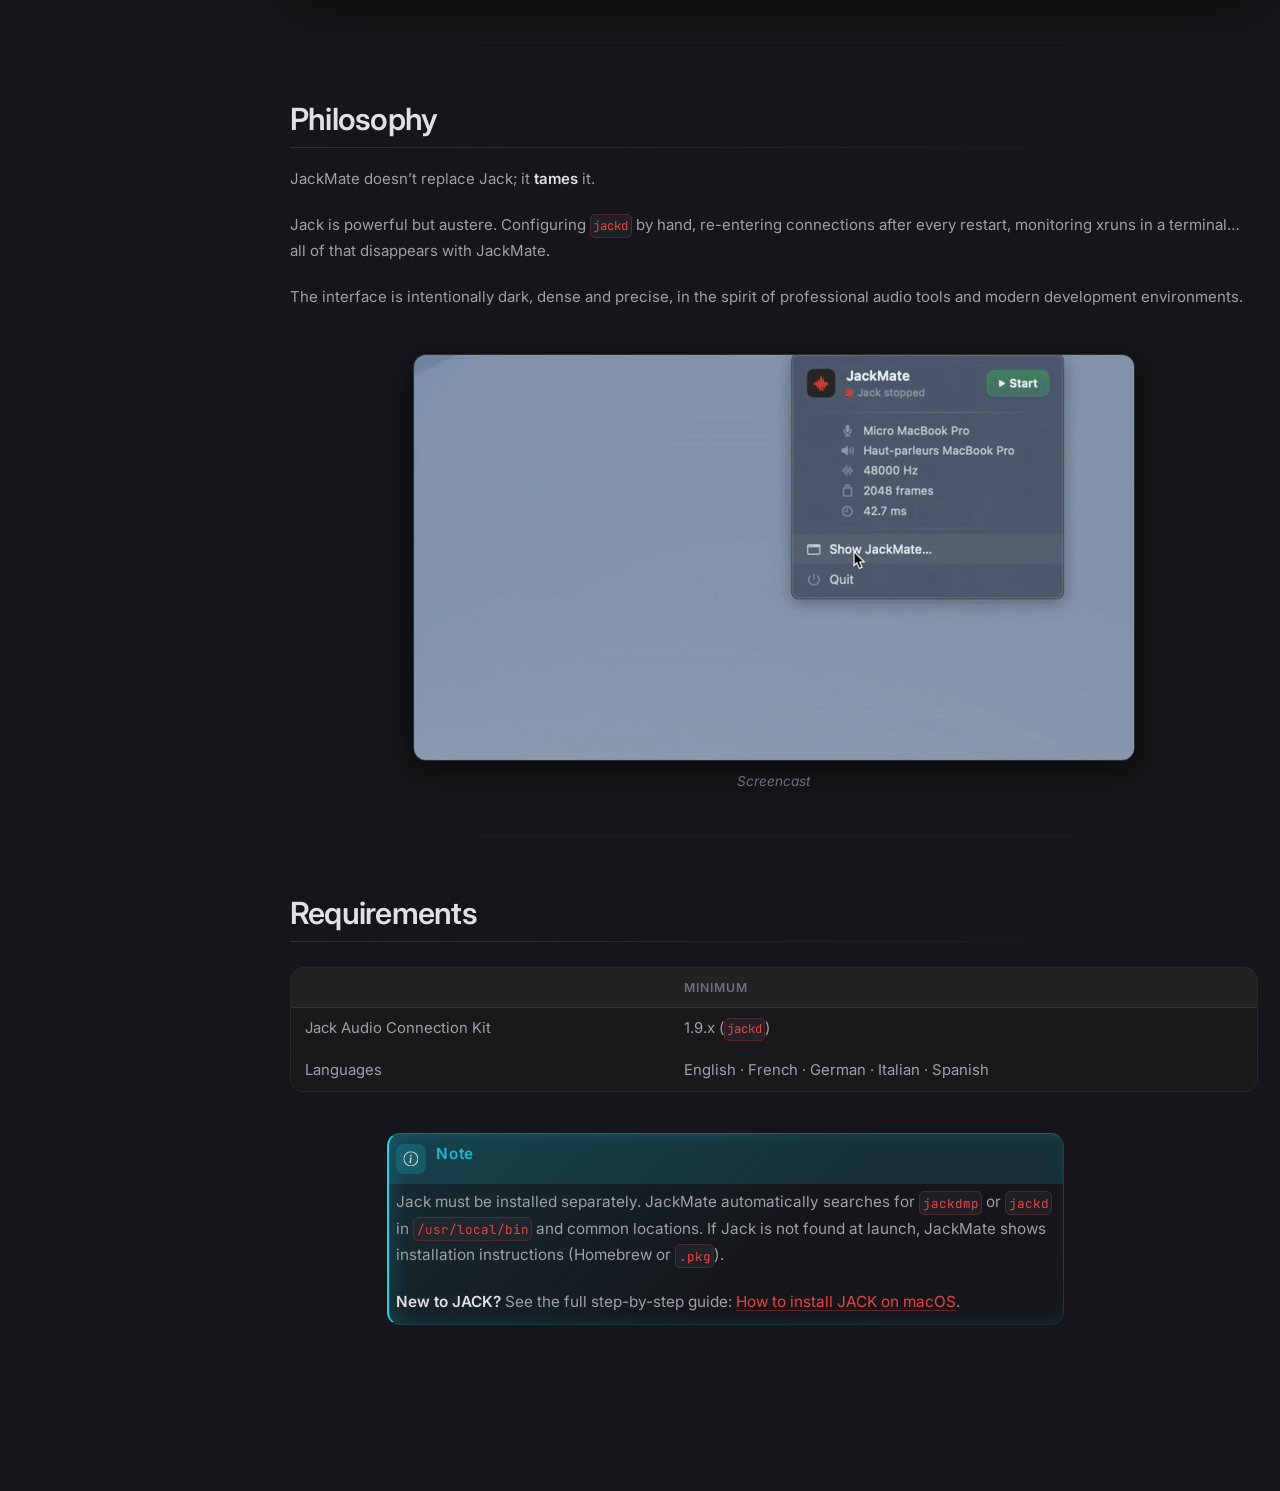
==== commit 33f70f0b: "[JackMate] docs: publish site (quarto 1.10.18)" ====
--- a/index.html
+++ b/index.html
@@ -191,6 +191,10 @@
         <li>
     <a class="dropdown-item" href="./guide/alternatives.html">
  <span class="dropdown-text">Alternatives</span></a>
+  </li>  
+        <li>
+    <a class="dropdown-item" href="./install-jack-macos.html">
+ <span class="dropdown-text">Install JACK</span></a>
   </li>  
     </ul>
   </li>
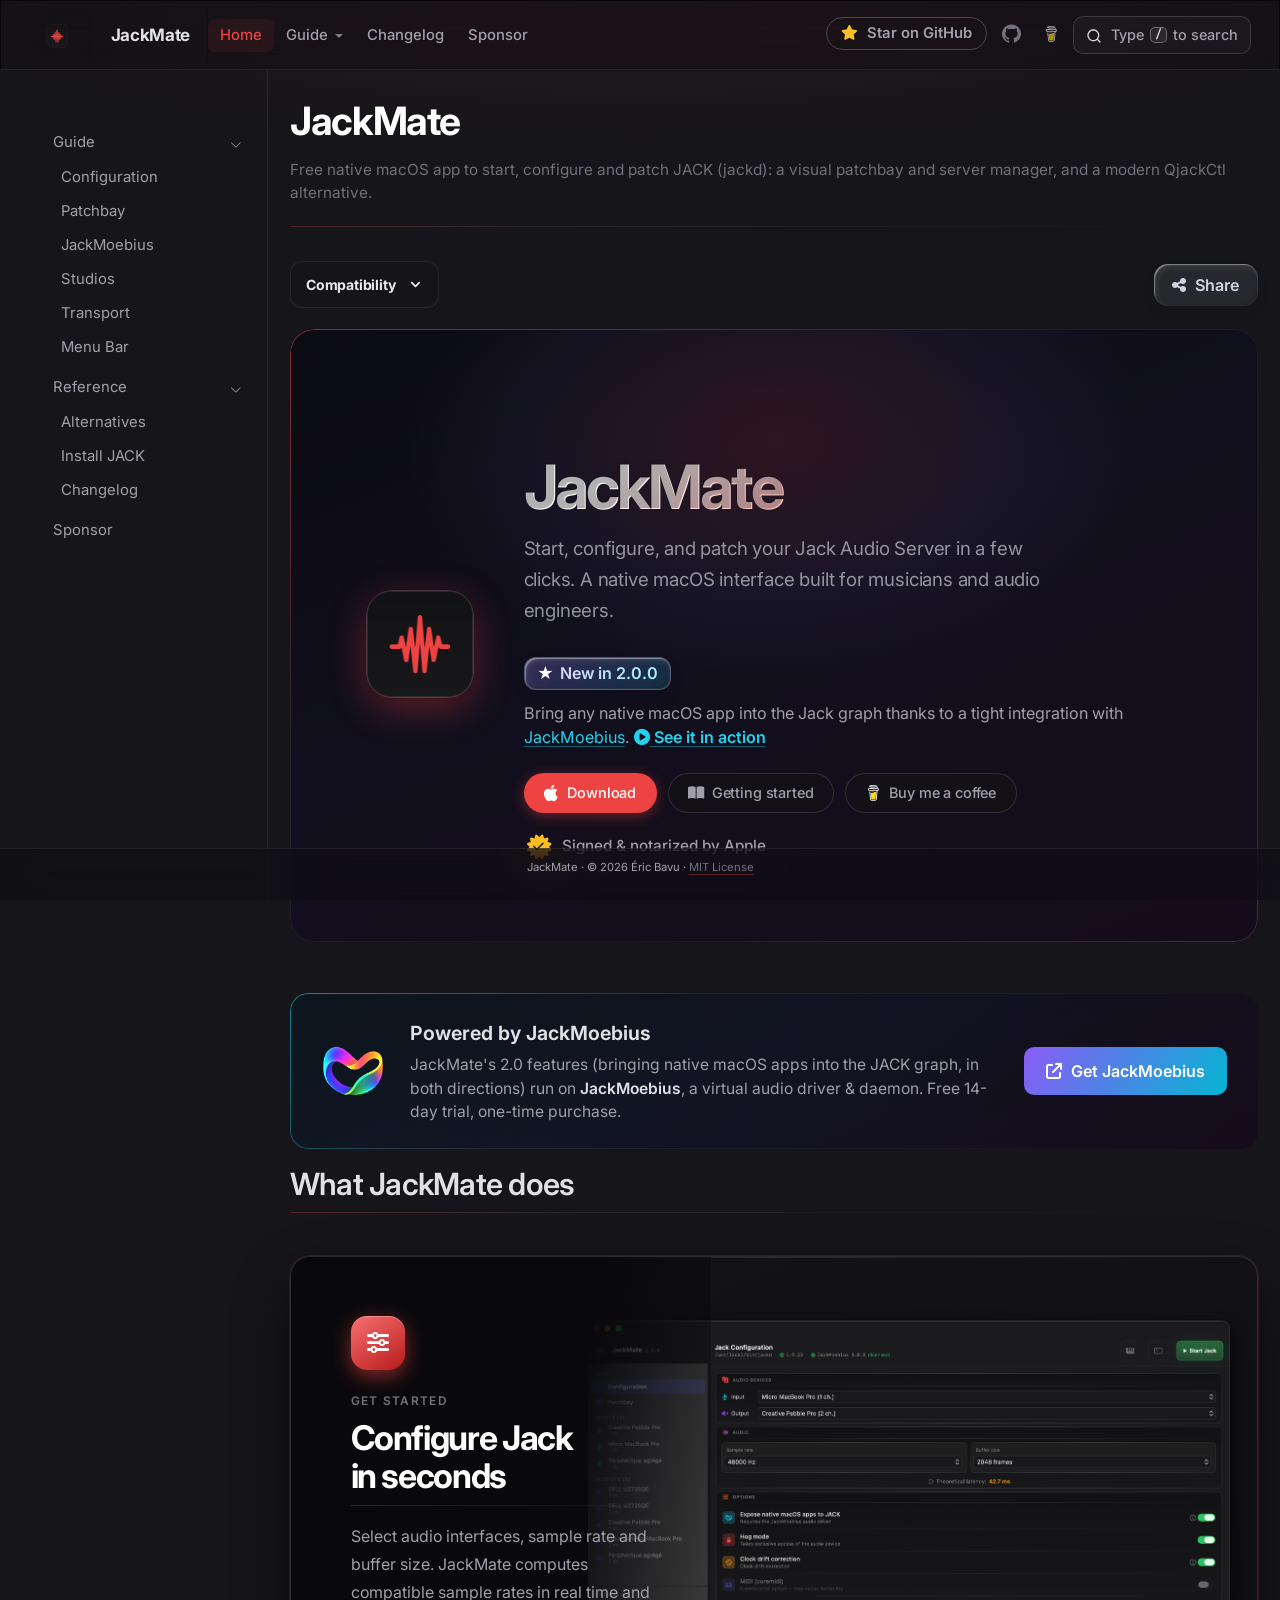
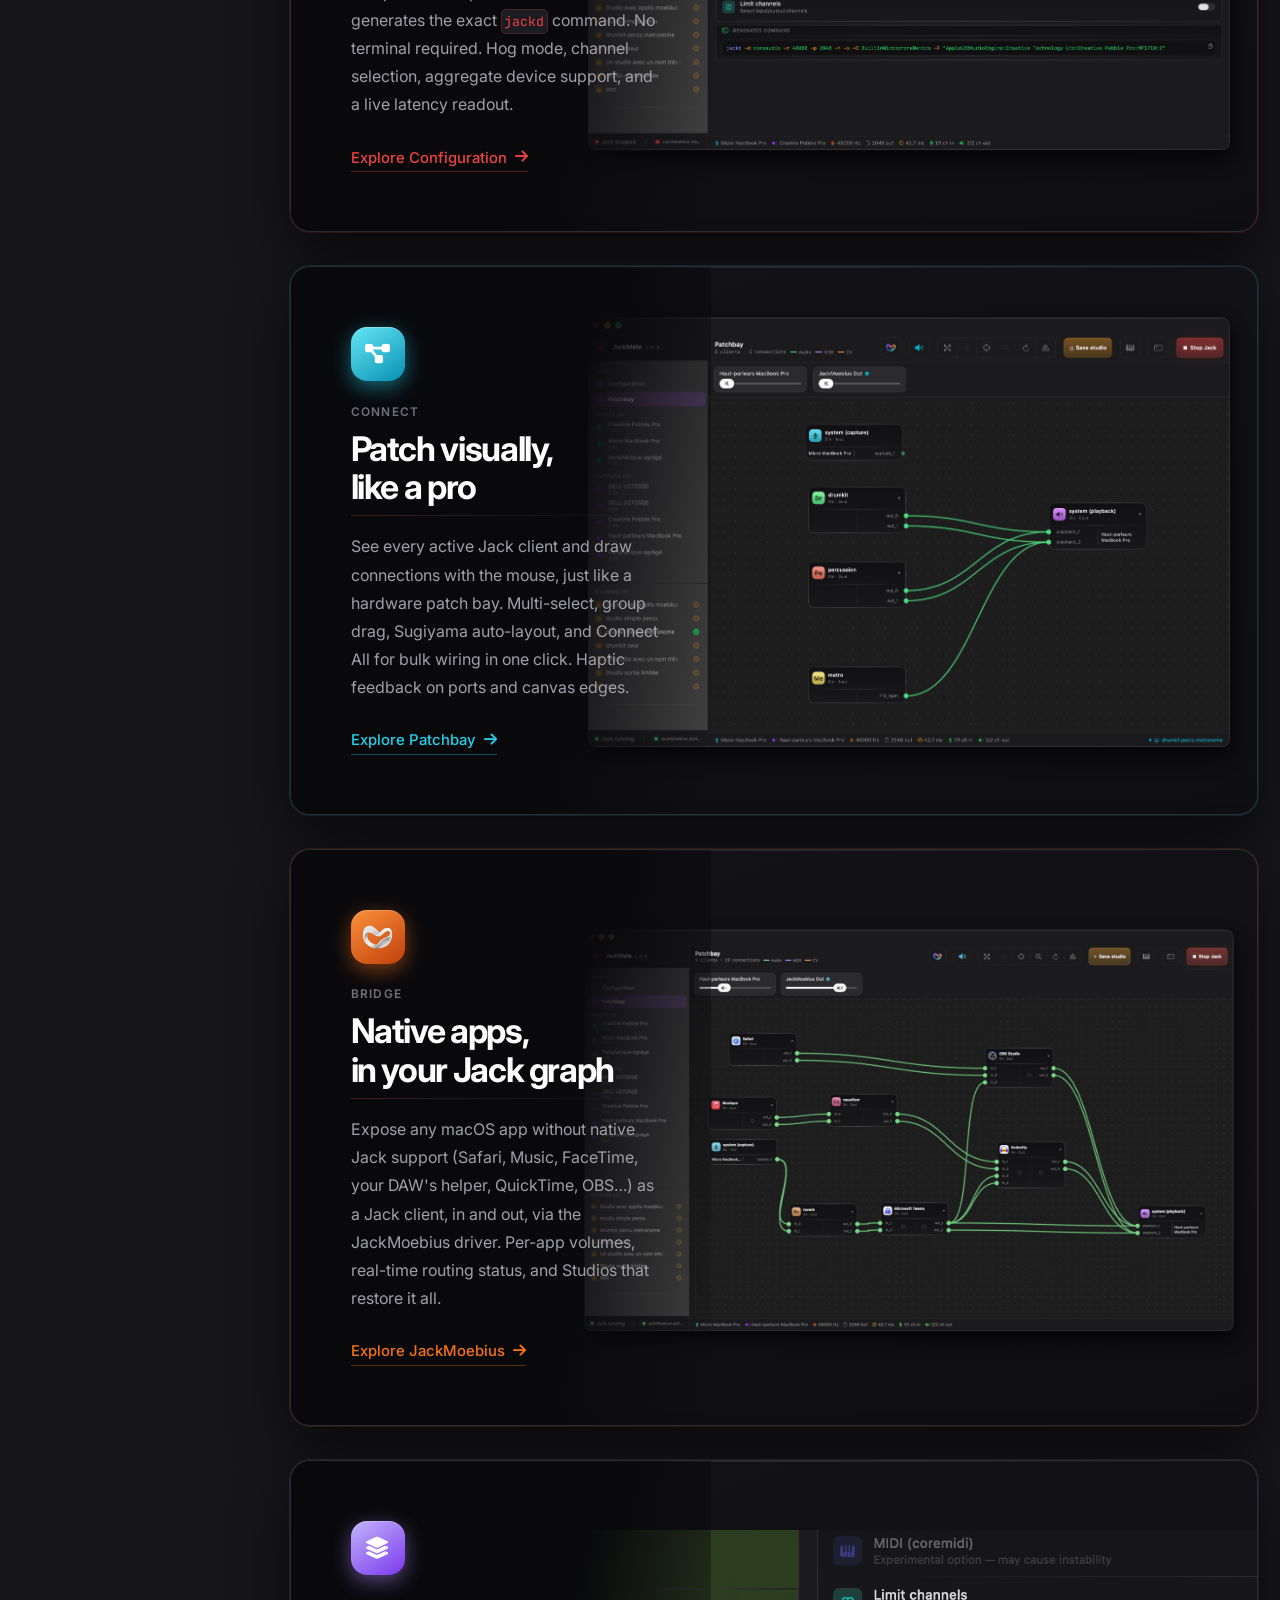
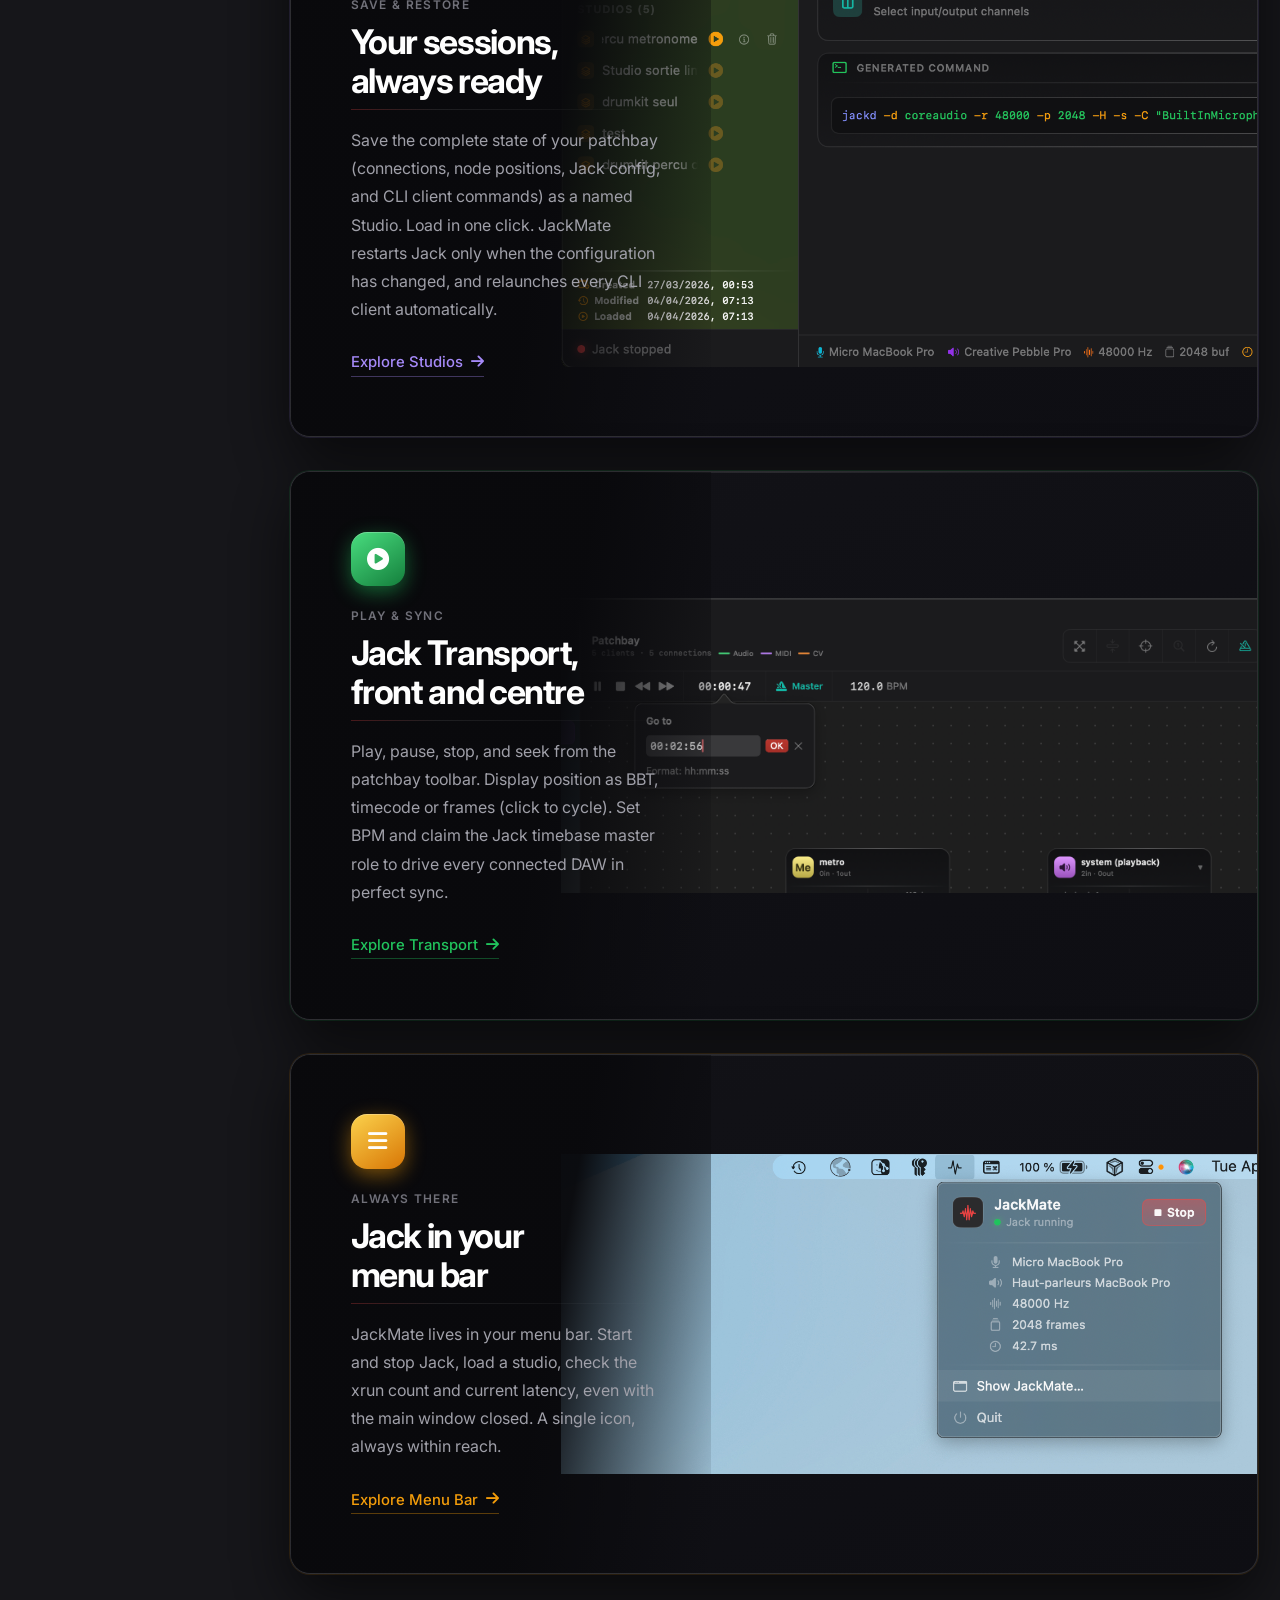
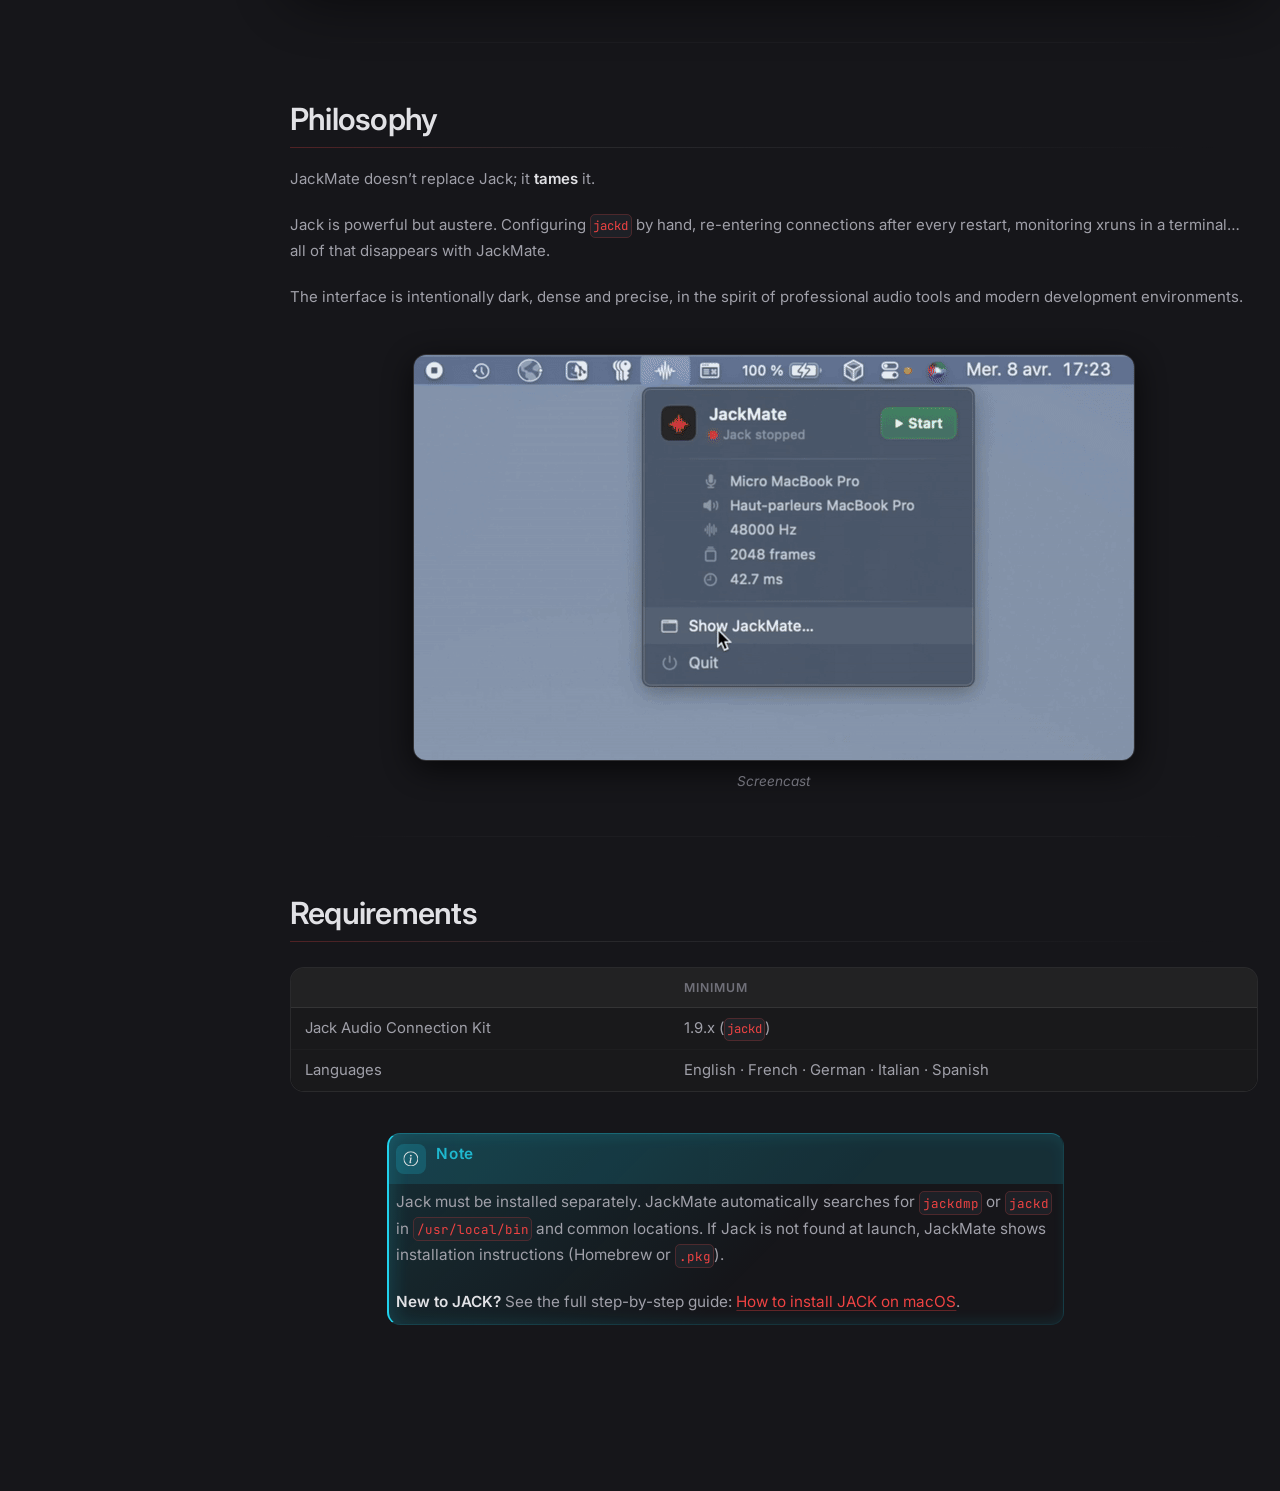
==== commit ac9362d1: "[JackMate] docs: publish site (quarto 1.10.18)" ====
--- a/index.html
+++ b/index.html
@@ -84,6 +84,15 @@
 <link rel="stylesheet" href="https://cdnjs.cloudflare.com/ajax/libs/font-awesome/6.7.2/css/all.min.css" crossorigin="anonymous" referrerpolicy="no-referrer">
 
 
+<!-- Icons: iOS home-screen + crisp 32px tab favicon (Quarto emits the main favicon). -->
+<link rel="apple-touch-icon" sizes="180x180" href="./assets/apple-touch-icon.png">
+<link rel="icon" type="image/png" sizes="192x192" href="./assets/favicon-192x192.png">
+<link rel="icon" type="image/png" sizes="32x32" href="./assets/favicon-32x32.png">
+<link rel="icon" type="image/png" sizes="16x16" href="./assets/favicon-16x16.png">
+<link rel="manifest" href="./assets/site.webmanifest">
+<link rel="shortcut icon" href="favicon.ico">
+
+
 <!-- Structured data (schema.org) — tells search engines this is a free macOS app,
      making it eligible for richer results. -->
 <script type="application/ld+json">
@@ -118,8 +127,6 @@
 <meta property="og:image" content="https://jackmate.app/assets/og-image.jpg">
 <meta property="og:site_name" content="JackMate">
 <link rel="canonical" href="https://jackmate.app/">
-<link rel="apple-touch-icon" sizes="180x180" href="https://jackmate.app/assets/apple-touch-icon.png">
-<link rel="icon" type="image/png" sizes="32x32" href="https://jackmate.app/assets/favicon-32x32.png">
 <meta property="og:url" content="https://jackmate.app/">
 <meta property="og:image:alt" content="JackMate">
 <meta property="og:image:height" content="630">
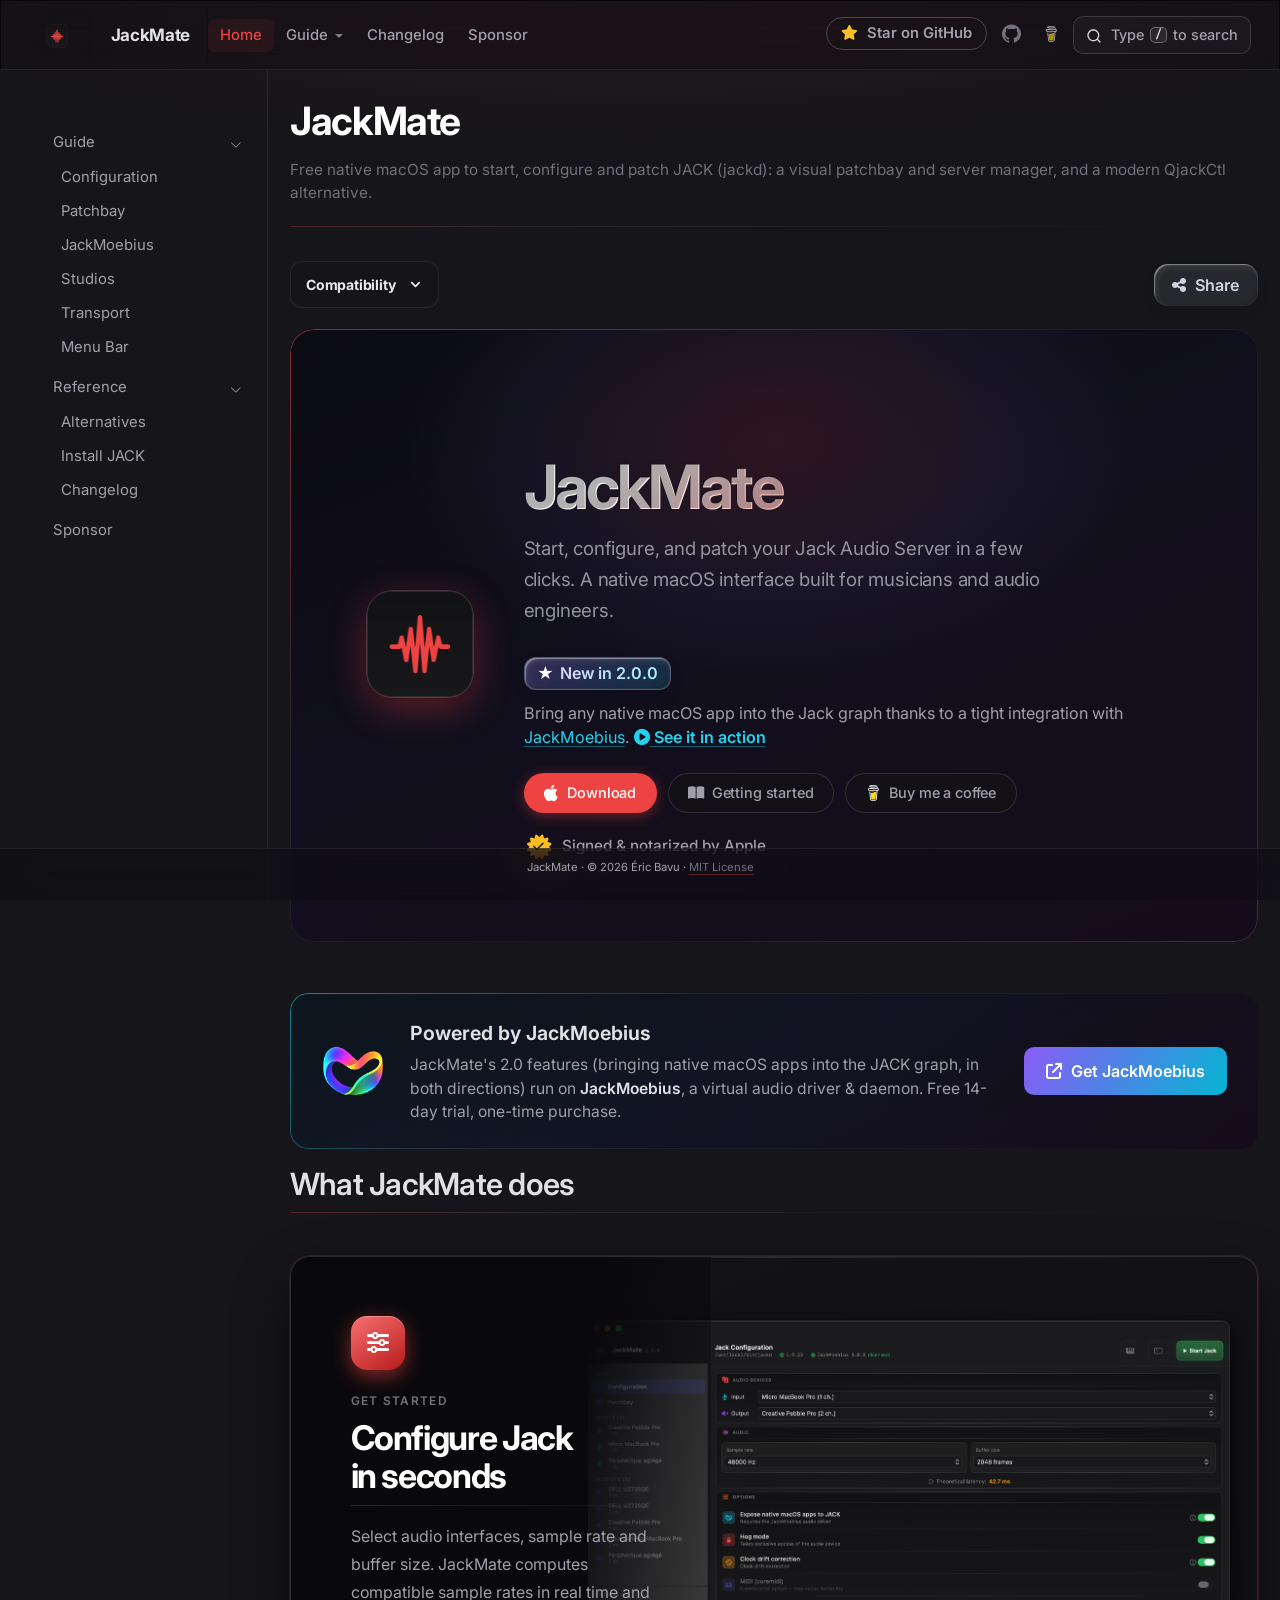
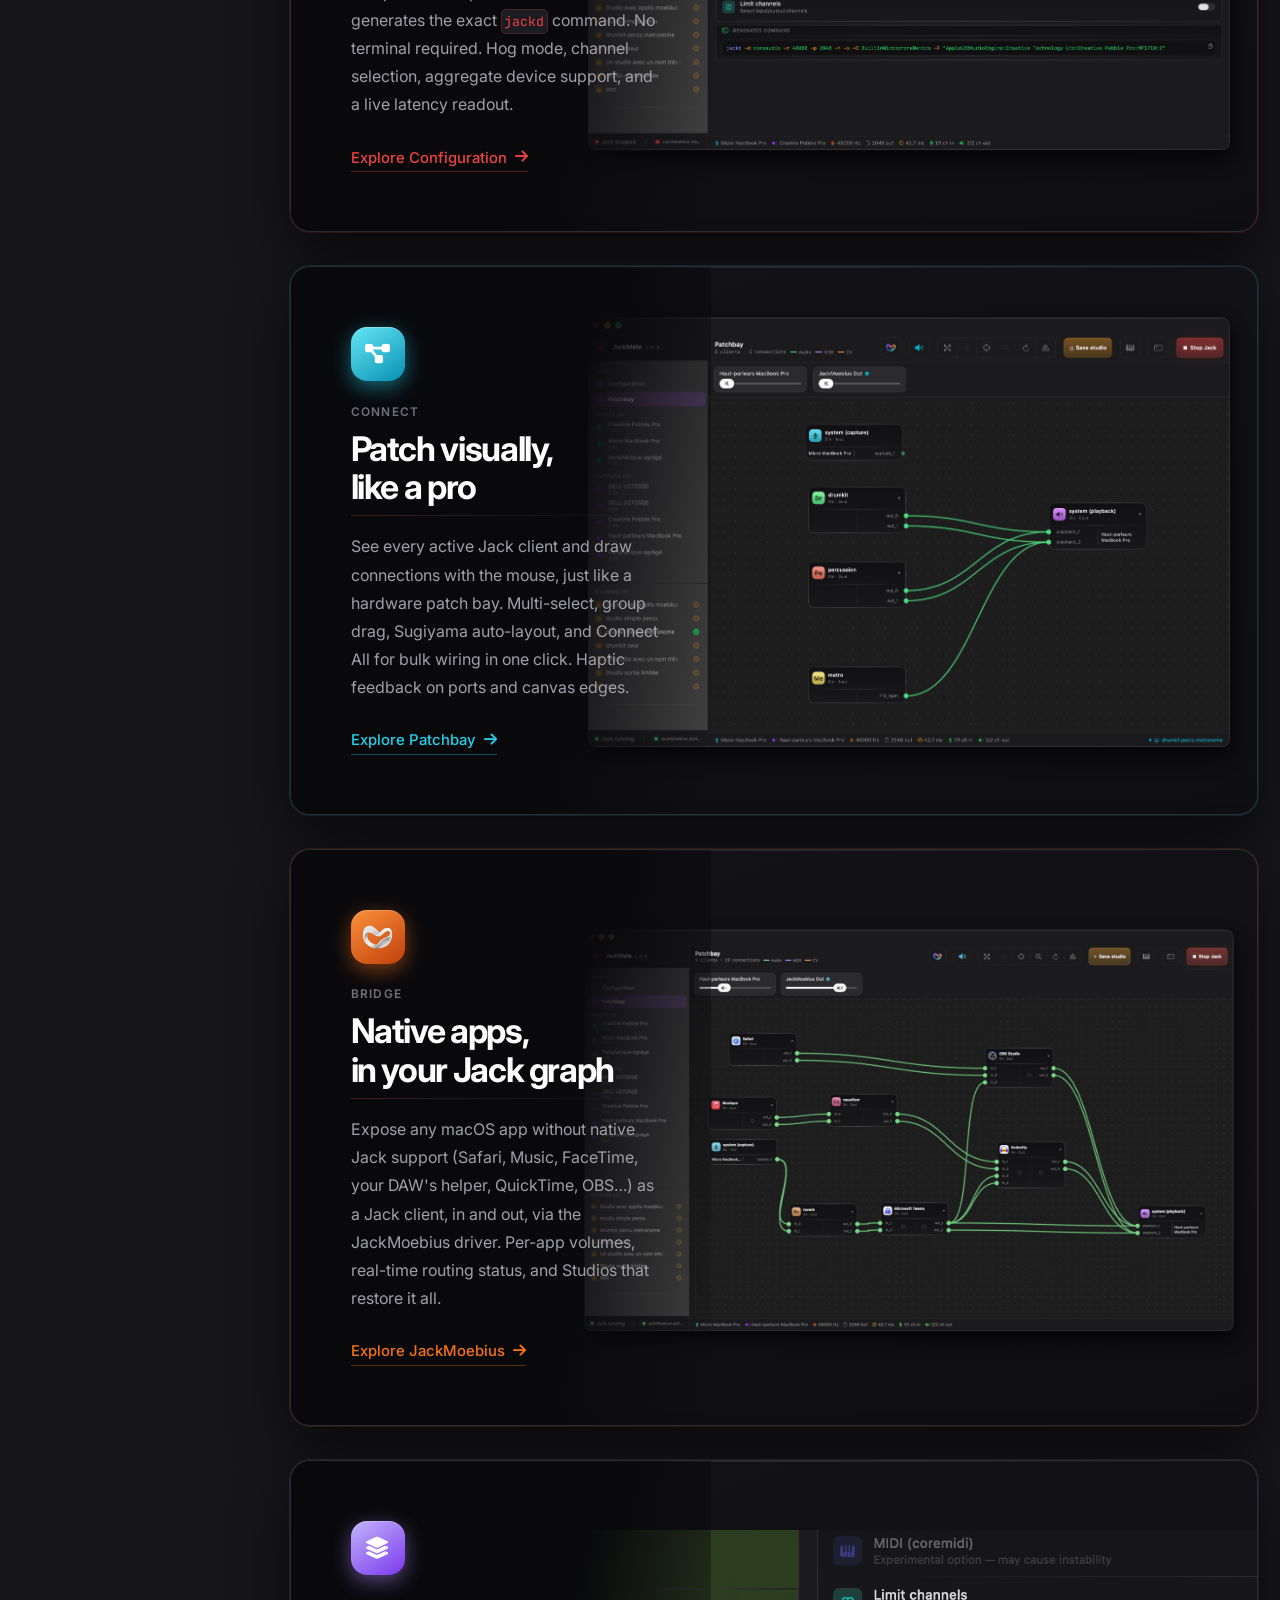
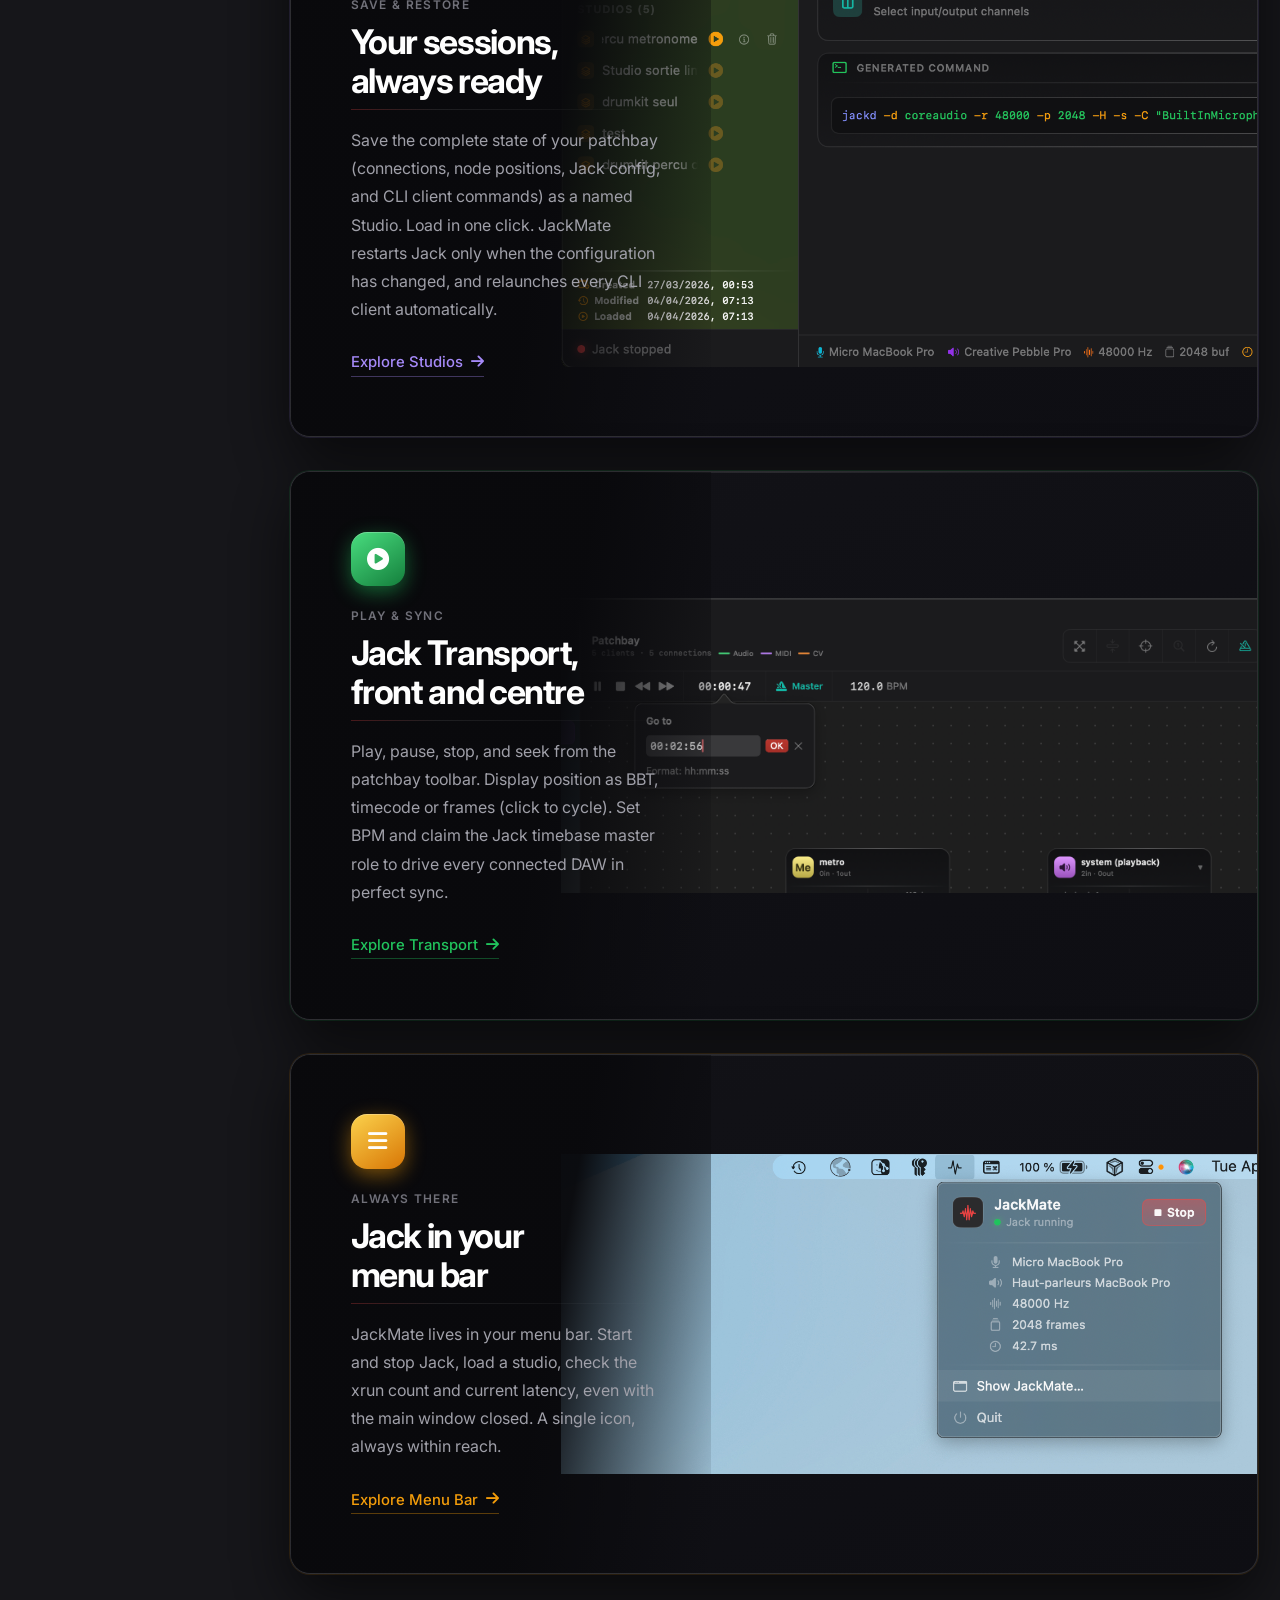
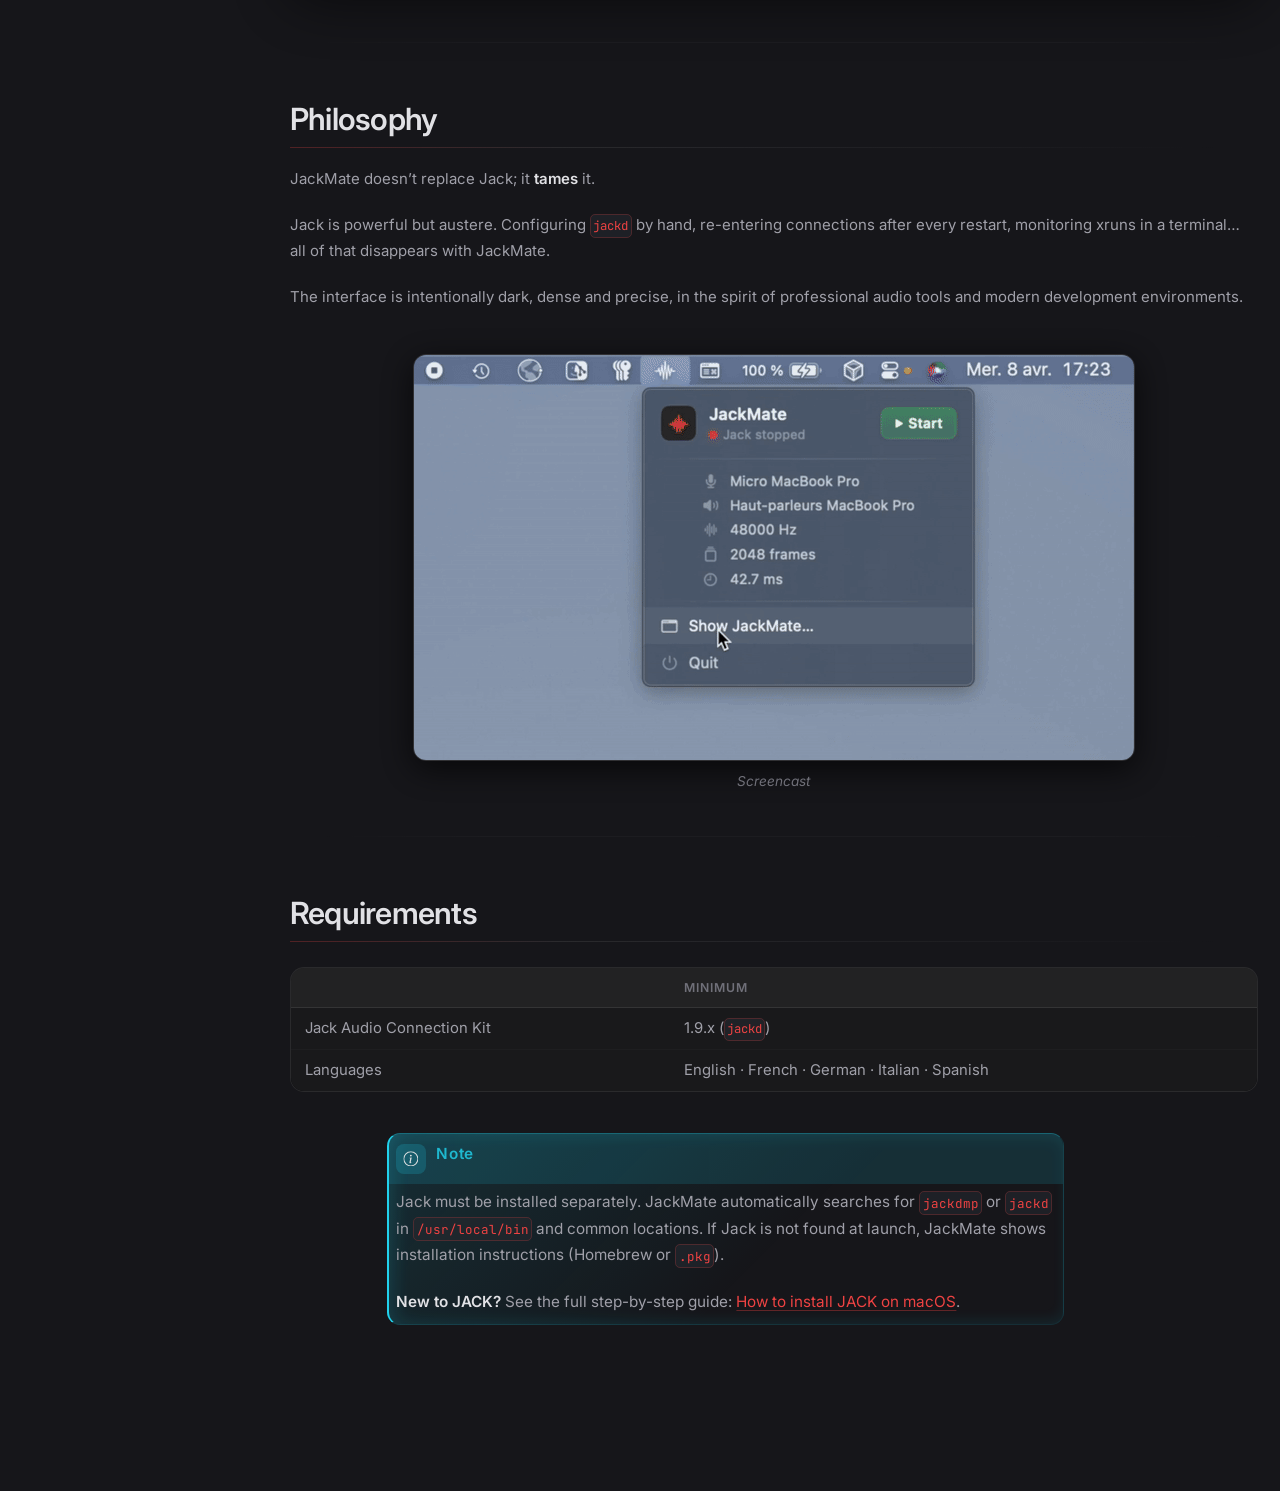
==== commit c71ad469: "[JackMate] docs: publish site (quarto 1.10.18)" ====
--- a/index.html
+++ b/index.html
@@ -522,7 +522,7 @@
       <p class="subtitle">Start, configure, and patch your Jack Audio Server in a few clicks. A native macOS interface built for musicians and audio engineers.</p>
       <p style="margin:0.55rem 0 1.4rem;font-size:0.95rem;line-height:1.5;color:var(--jm-text-dim);"><span class="hero-new-box"><span aria-hidden="true" class="hero-new">★</span> <strong class="hero-new" style="font-weight:600;">New in 2.0.0</strong></span> Bring any native macOS app into the Jack graph thanks to a tight integration with <a href="https://jackmoebius.io/" class="jm-hero-accent" target="_blank" rel="noopener">JackMoebius</a>. <a href="#video" class="jm-hero-accent" onclick="openVideoLightbox(event)" style="white-space:nowrap;font-weight:600;"><i class="fa-solid fa-circle-play"></i> See it in action</a></p>
       <div class="hero-pills">
-        <a href="https://github.com/zinc75/JackMate/releases/download/v2.0.1/JackMate-2.0.1-Installer.dmg" class="hero-pill hero-pill-primary" id="download-btn" onclick="openDownloadModal(event)">
+        <a href="https://github.com/zinc75/JackMate/releases/download/v2.1.0/JackMate-2.1.0-Installer.dmg" class="hero-pill hero-pill-primary" id="download-btn" onclick="openDownloadModal(event)">
           <i class="fa-brands fa-apple"></i> Download
         </a>
         <a href="guide/configuration.html" class="hero-pill hero-pill-secondary">
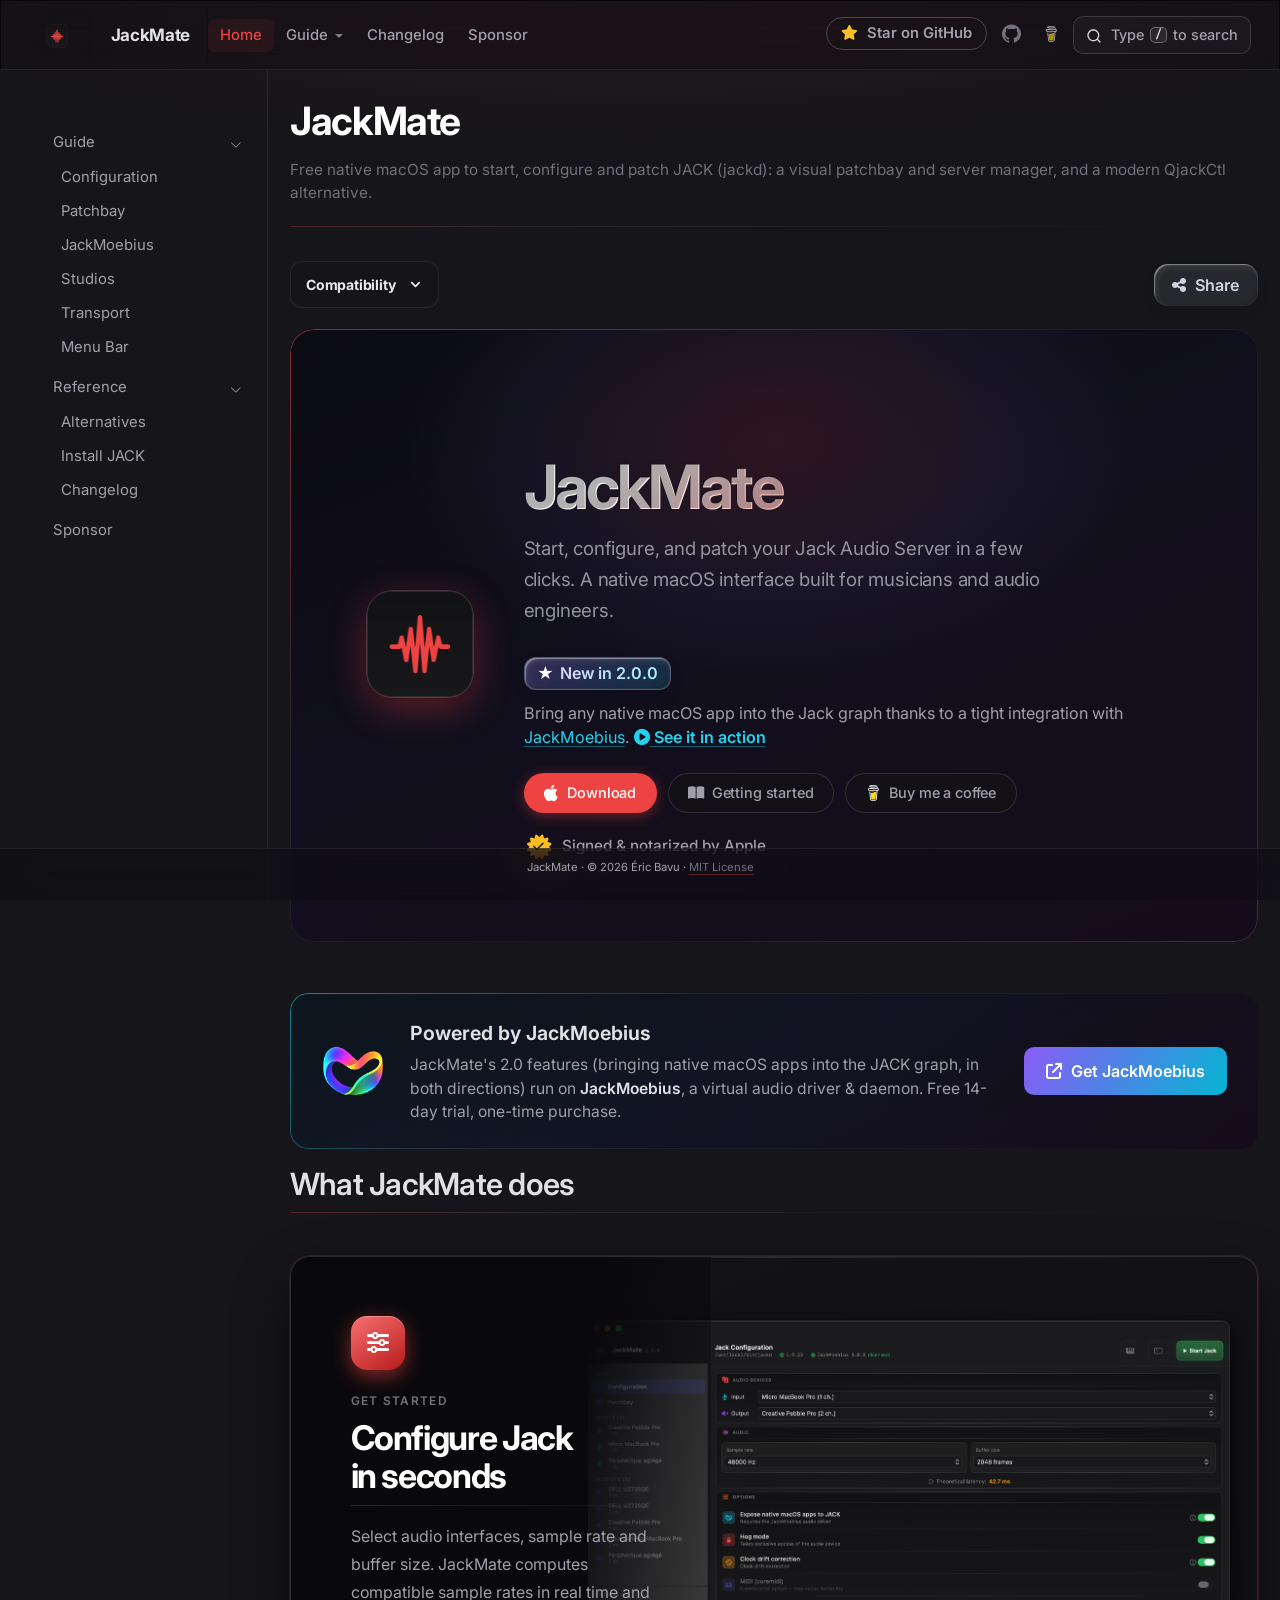
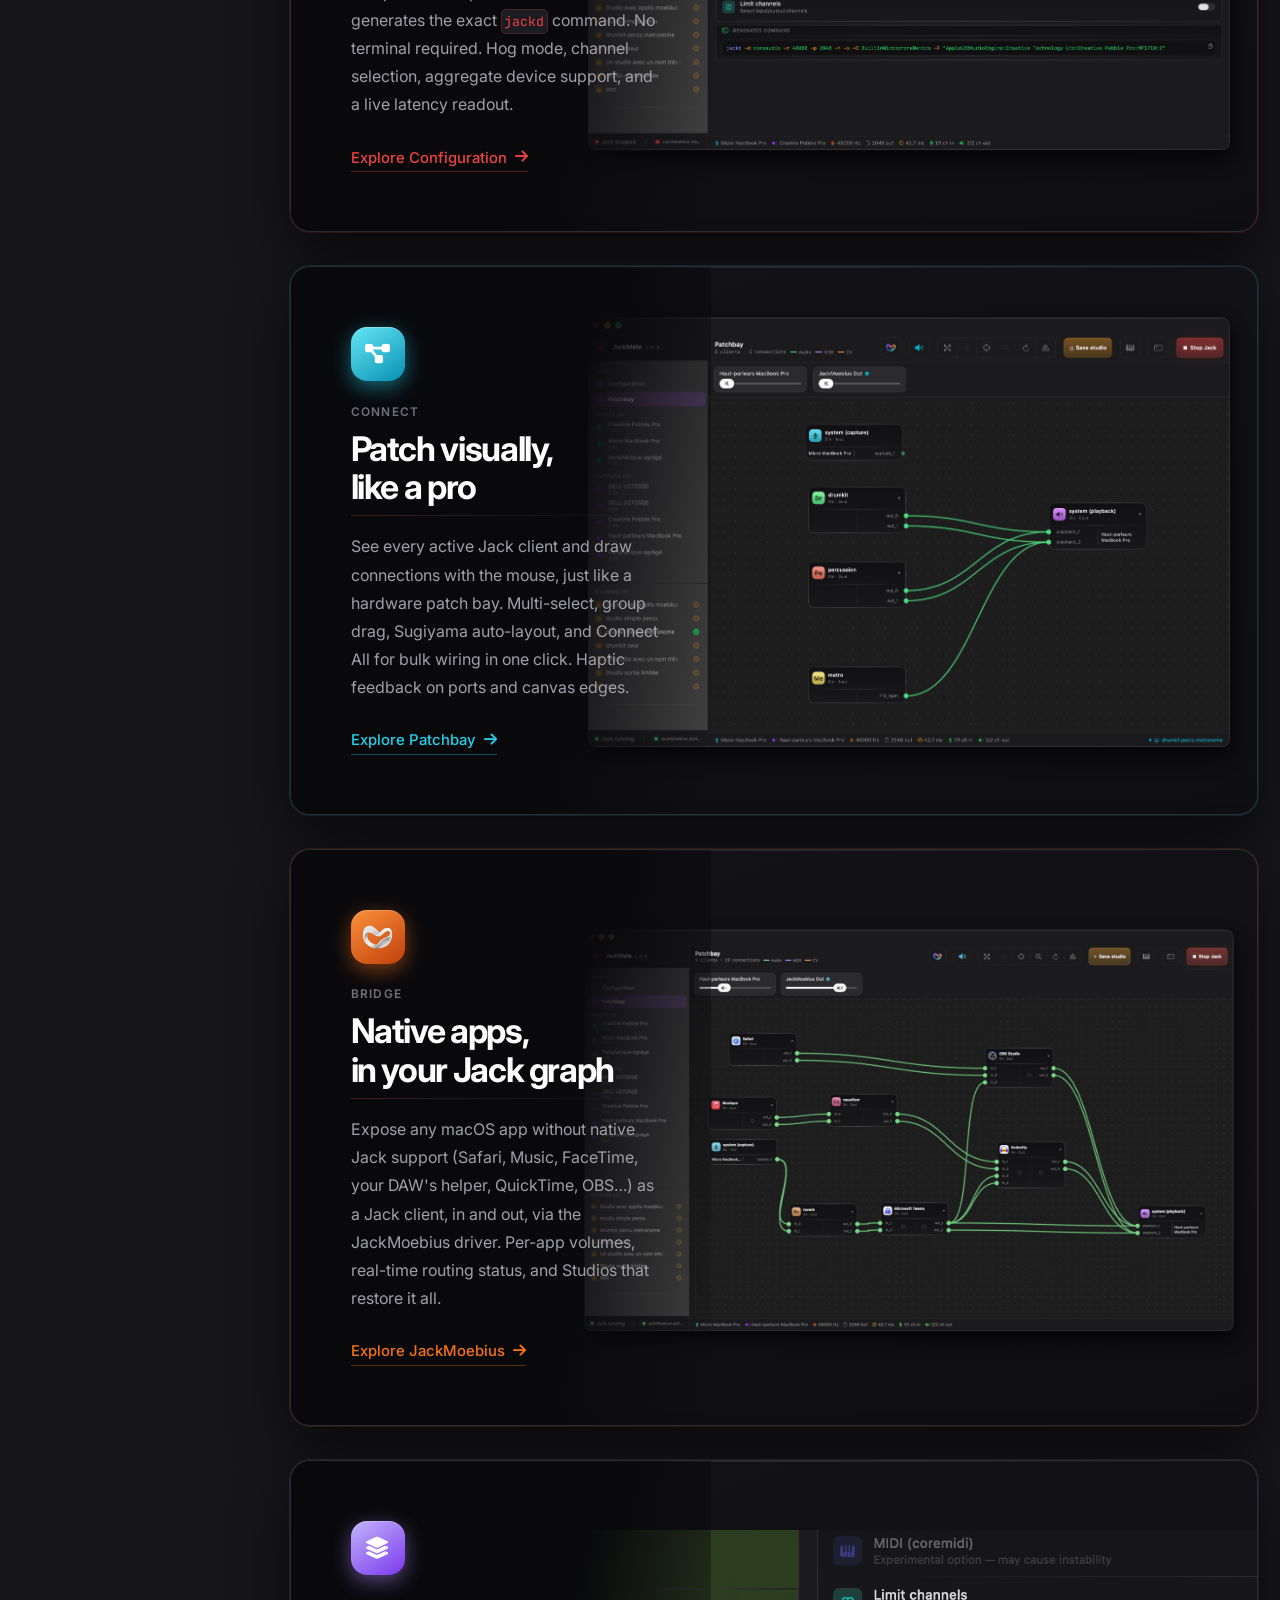
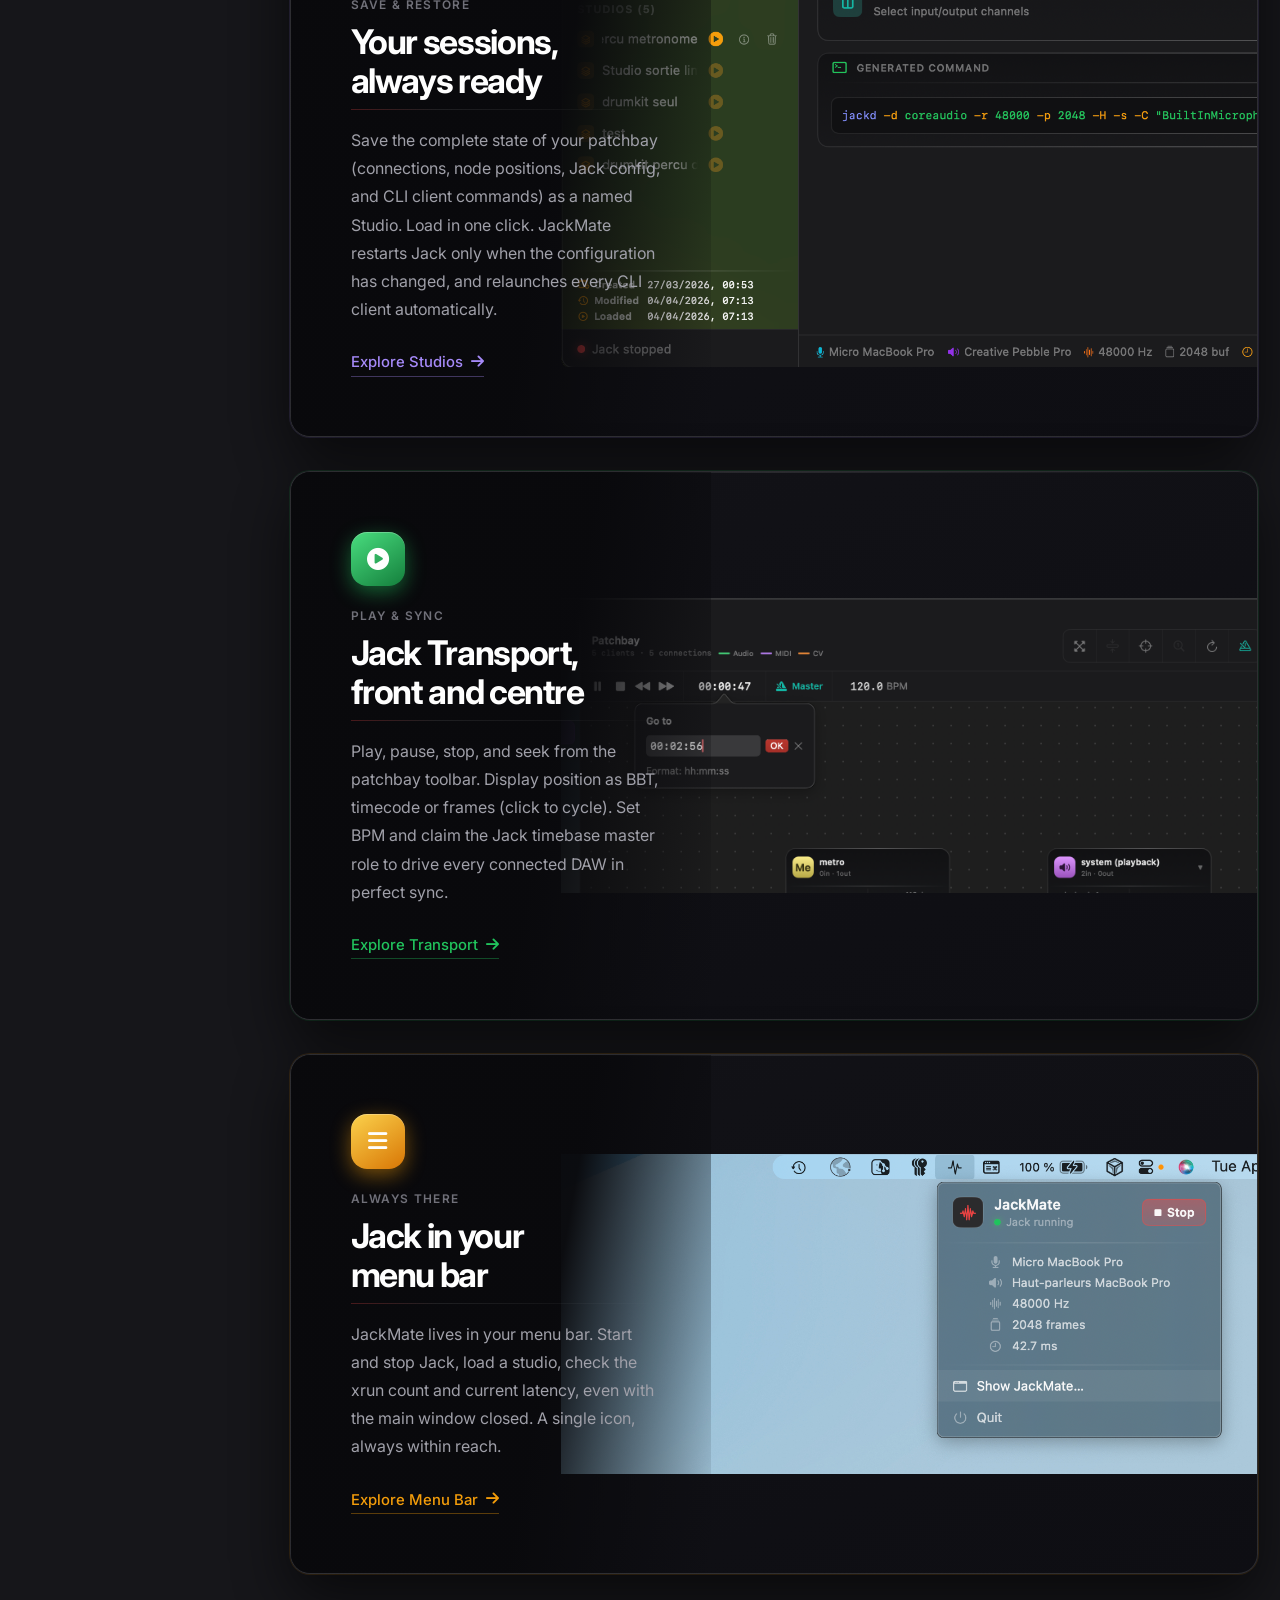
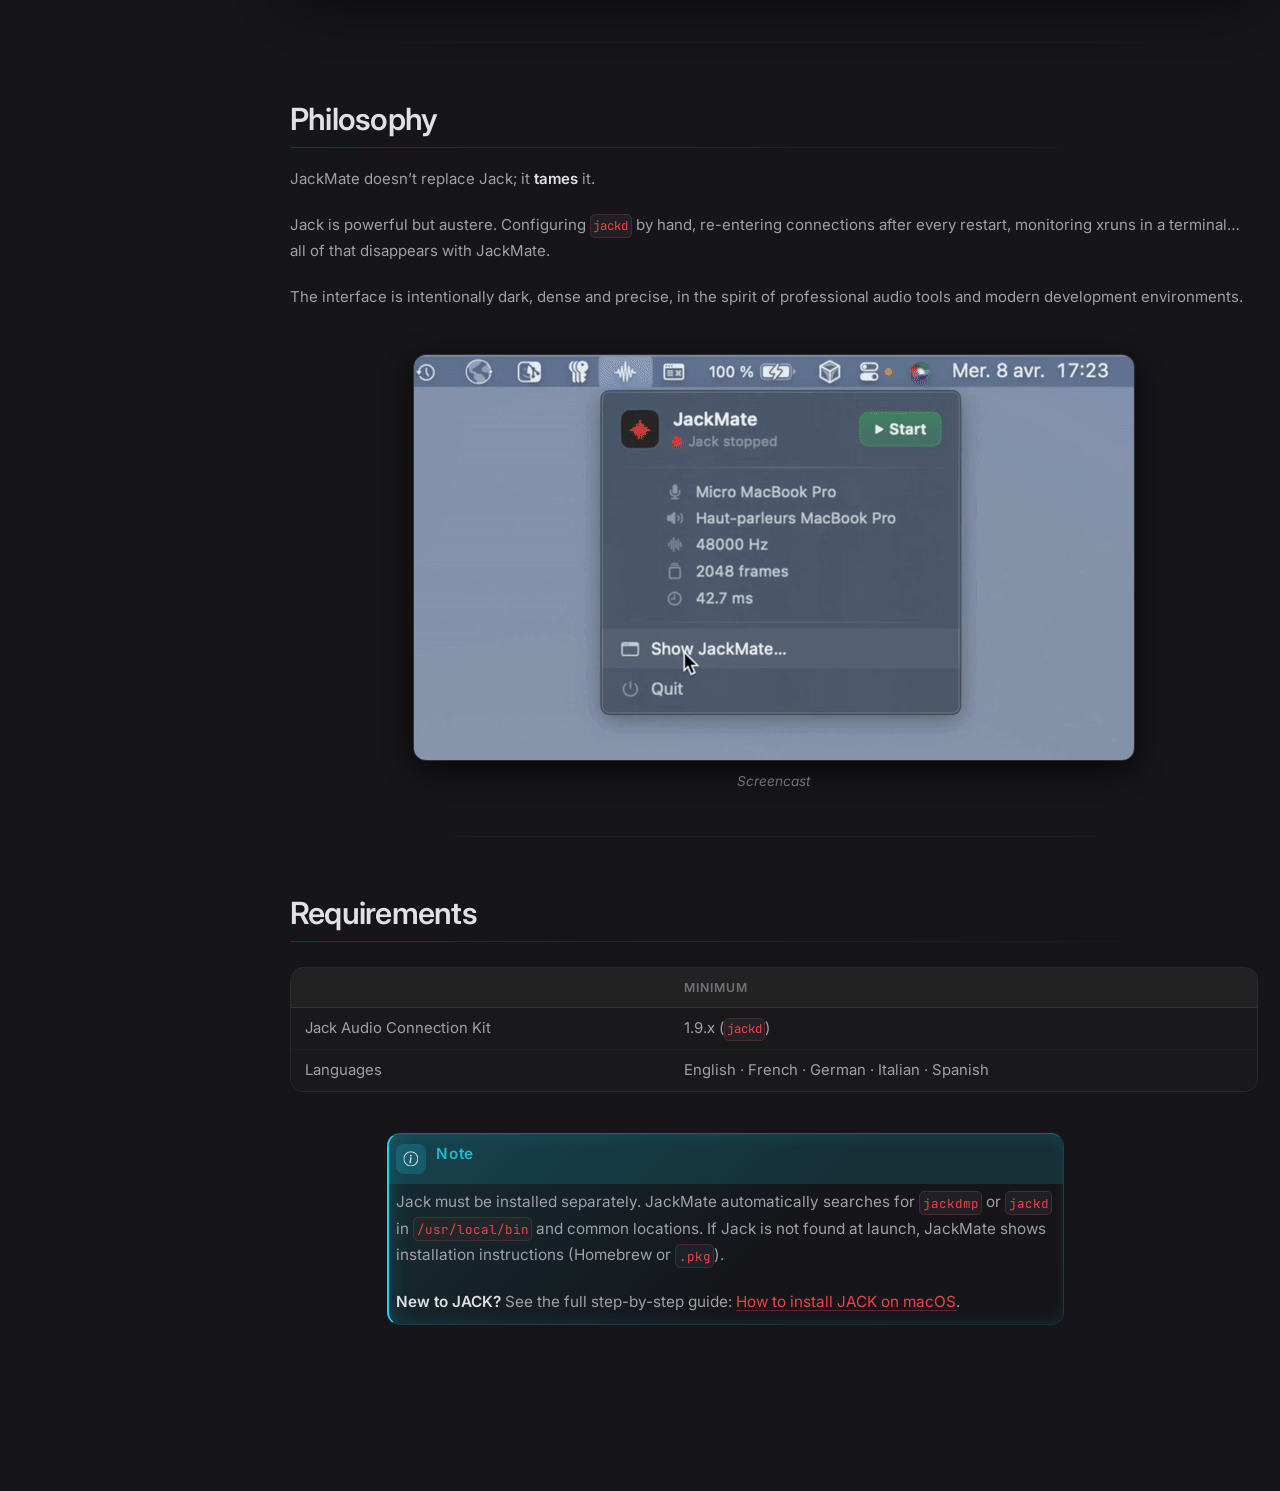
==== commit 68623e26: "[JackMate] docs: publish site (quarto 1.10.18)" ====
--- a/index.html
+++ b/index.html
@@ -522,7 +522,7 @@
       <p class="subtitle">Start, configure, and patch your Jack Audio Server in a few clicks. A native macOS interface built for musicians and audio engineers.</p>
       <p style="margin:0.55rem 0 1.4rem;font-size:0.95rem;line-height:1.5;color:var(--jm-text-dim);"><span class="hero-new-box"><span aria-hidden="true" class="hero-new">★</span> <strong class="hero-new" style="font-weight:600;">New in 2.0.0</strong></span> Bring any native macOS app into the Jack graph thanks to a tight integration with <a href="https://jackmoebius.io/" class="jm-hero-accent" target="_blank" rel="noopener">JackMoebius</a>. <a href="#video" class="jm-hero-accent" onclick="openVideoLightbox(event)" style="white-space:nowrap;font-weight:600;"><i class="fa-solid fa-circle-play"></i> See it in action</a></p>
       <div class="hero-pills">
-        <a href="https://github.com/zinc75/JackMate/releases/download/v2.1.0/JackMate-2.1.0-Installer.dmg" class="hero-pill hero-pill-primary" id="download-btn" onclick="openDownloadModal(event)">
+        <a href="https://github.com/zinc75/JackMate/releases/download/v2.1.1/JackMate-2.1.1-Installer.dmg" class="hero-pill hero-pill-primary" id="download-btn" onclick="openDownloadModal(event)">
           <i class="fa-brands fa-apple"></i> Download
         </a>
         <a href="guide/configuration.html" class="hero-pill hero-pill-secondary">
